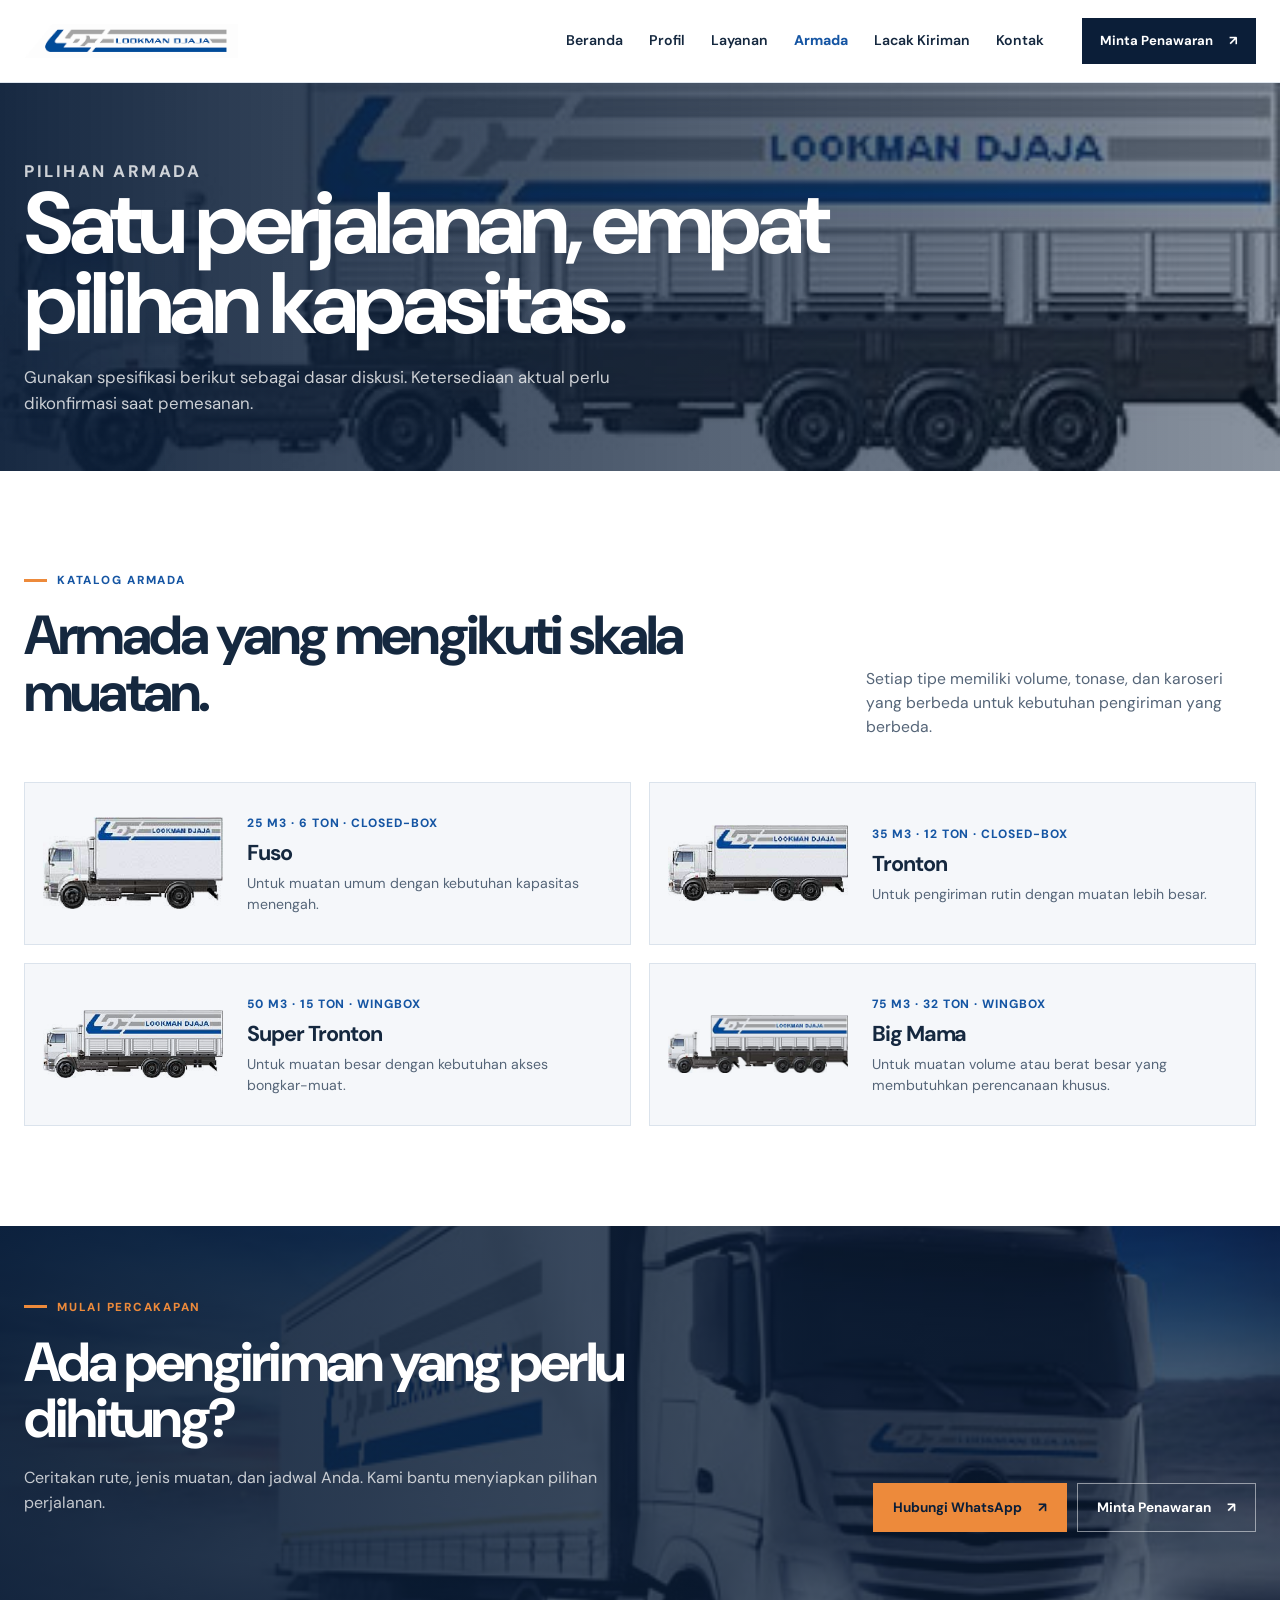
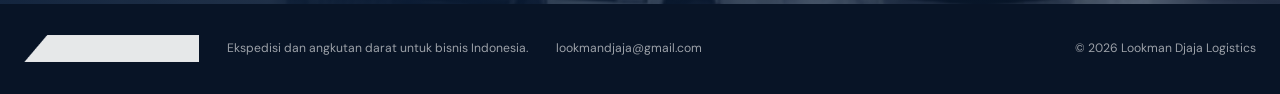
==== armada.html @ fa6ecabb "feat: convert Lookman Djaja preview to multipage site" ====
<!doctype html><html lang="id"><head><meta charset="utf-8"><meta name="viewport" content="width=device-width,initial-scale=1"><title>Armada | Lookman Djaja Logistics</title><meta name="description" content="Katalog armada Fuso, Tronton, Super Tronton, dan Big Mama untuk pengiriman dengan kebutuhan kapasitas berbeda."><link rel="stylesheet" href="css/site.css"></head><body><header class="site-header"><div class="container header-inner"><a class="brand" href="index.html" aria-label="Lookman Djaja Logistics"><img src="assets/official/lookman-logo.png" alt="Lookman Djaja Logistics" width="505" height="79"></a><button class="menu-toggle" type="button" aria-label="Buka menu" data-menu>☰</button><nav class="main-nav" data-nav aria-label="Navigasi utama"><a class="" href="index.html">Beranda</a><a class="" href="profil.html">Profil</a><a class="" href="layanan.html">Layanan</a><a class="active" href="armada.html">Armada</a><a class="" href="tracking.html">Lacak Kiriman</a><a class="" href="kontak.html">Kontak</a></nav><a class="header-cta" href="https://wa.me/6281213283987" target="_blank" rel="noopener">Minta Penawaran <span>↗</span></a></div></header><main><section class="page-hero fleet-page"><div class="container"><p class="kicker">Pilihan armada</p><h1>Satu perjalanan, empat pilihan kapasitas.</h1><p>Gunakan spesifikasi berikut sebagai dasar diskusi. Ketersediaan aktual perlu dikonfirmasi saat pemesanan.</p></div></section><section class="page-intro"><div class="container"><div class="section-heading"><div><p class="eyebrow">Katalog armada</p><h2>Armada yang mengikuti skala muatan.</h2></div><p>Setiap tipe memiliki volume, tonase, dan karoseri yang berbeda untuk kebutuhan pengiriman yang berbeda.</p></div><div class="fleet-detail-grid"><article class="fleet-detail"><img src="assets/official/truck-01.jpg" alt="Armada Fuso" width="227" height="116"><div><span>25 m3 · 6 ton · Closed-box</span><h3>Fuso</h3><p>Untuk muatan umum dengan kebutuhan kapasitas menengah.</p></div></article><article class="fleet-detail"><img src="assets/official/truck-02.jpg" alt="Armada Tronton" width="263" height="112"><div><span>35 m3 · 12 ton · Closed-box</span><h3>Tronton</h3><p>Untuk pengiriman rutin dengan muatan lebih besar.</p></div></article><article class="fleet-detail"><img src="assets/official/truck-03.jpg" alt="Armada Super Tronton" width="304" height="116"><div><span>50 m3 · 15 ton · Wingbox</span><h3>Super Tronton</h3><p>Untuk muatan besar dengan kebutuhan akses bongkar-muat.</p></div></article><article class="fleet-detail"><img src="assets/official/truck-04.jpg" alt="Armada Big Mama" width="408" height="130"><div><span>75 m3 · 32 ton · Wingbox</span><h3>Big Mama</h3><p>Untuk muatan volume atau berat besar yang membutuhkan perencanaan khusus.</p></div></article></div></div></section><section class="compact-cta"><div class="container compact-cta-inner"><div><p class="eyebrow">Mulai percakapan</p><h2>Ada pengiriman yang perlu dihitung?</h2><p>Ceritakan rute, jenis muatan, dan jadwal Anda. Kami bantu menyiapkan pilihan perjalanan.</p></div><div class="compact-cta-actions"><a class="button button-primary" href="https://wa.me/6281213283987" target="_blank" rel="noopener">Hubungi WhatsApp <span>↗</span></a><a class="button button-light" href="kontak.html">Minta Penawaran <span>↗</span></a></div></div></section></main><footer class="footer"><div class="container footer-inner"><img src="assets/official/lookman-logo.png" alt="Lookman Djaja Logistics" width="505" height="79"><span>Ekspedisi dan angkutan darat untuk bisnis Indonesia.</span><a href="mailto:lookmandjaja@gmail.com">lookmandjaja@gmail.com</a><span>© 2026 Lookman Djaja Logistics</span></div></footer><script src="js/site.js" defer></script></body></html>
---- css/site.css ----
@import url('https://fonts.googleapis.com/css2?family=DM+Sans:wght@400;500;600;700;800&display=swap');
:root{--navy:#0b1e38;--blue:#1555a3;--blue-bright:#2f73cf;--sky:#eaf1f8;--ink:#15283f;--text:#556578;--line:#dbe3ec;--white:#fff;--orange:#ed8a3b;--shadow:0 20px 50px rgba(11,30,56,.12);--container:1240px}
*{box-sizing:border-box}html{scroll-behavior:smooth}body{margin:0;color:var(--text);font-family:'DM Sans',system-ui,sans-serif;line-height:1.55;background:var(--white)}a{color:inherit;text-decoration:none}img{display:block;max-width:100%}.container{width:min(calc(100% - 48px),var(--container));margin-inline:auto}h1,h2,h3,p{margin-top:0}h1,h2,h3{color:var(--ink);letter-spacing:-.05em}h2{font-size:clamp(2.3rem,4.3vw,4.6rem);line-height:1.02;margin-bottom:20px}h3{font-size:1.35rem;line-height:1.1;margin-bottom:12px}.site-header{position:sticky;top:0;z-index:20;background:rgba(255,255,255,.96);border-bottom:1px solid rgba(219,227,236,.9);backdrop-filter:blur(14px)}.header-inner{height:82px;display:flex;align-items:center;gap:38px}.brand{width:214px;flex:0 0 auto}.brand img{width:100%;height:auto}.main-nav{display:flex;align-items:center;gap:26px;margin-left:auto;font-size:.88rem;font-weight:600;color:var(--ink)}.main-nav a{transition:color .2s ease}.main-nav a:hover{color:var(--blue)}.header-cta,.button{display:inline-flex;align-items:center;justify-content:center;gap:16px;border:1px solid transparent;font-weight:700;transition:transform .2s ease,background .2s ease,color .2s ease}.header-cta{padding:12px 17px;background:var(--navy);color:var(--white);font-size:.82rem}.header-cta:hover,.button-primary:hover{background:var(--blue);transform:translateY(-2px)}.hero{position:relative;min-height:650px;overflow:hidden;color:var(--white);background:var(--navy)}.hero-overlay{position:absolute;inset:0;background:linear-gradient(90deg,rgba(11,30,56,.98) 0%,rgba(11,30,56,.88) 45%,rgba(11,30,56,.25) 100%)}.hero::after{content:"";position:absolute;right:-7%;top:0;width:56%;height:100%;background:url('../assets/official/profile-01.jpg') center/cover no-repeat;z-index:0}.hero-inner{position:relative;z-index:1;display:grid;grid-template-columns:1.05fr .95fr;gap:70px;align-items:center;min-height:650px}.hero-copy{max-width:700px}.kicker,.eyebrow{display:flex;align-items:center;gap:10px;margin-bottom:20px;color:var(--orange);font-size:.73rem;font-weight:800;letter-spacing:.15em;text-transform:uppercase}.kicker span{display:inline-block;width:28px;height:1px;background:currentColor}.hero h1{max-width:760px;margin:0 0 24px;color:var(--white);font-size:clamp(3.8rem,7vw,7.8rem);line-height:.9;letter-spacing:-.08em}.hero-lead{max-width:570px;margin-bottom:30px;color:rgba(255,255,255,.78);font-size:1.08rem}.hero-actions{display:flex;flex-wrap:wrap;gap:12px}.button{min-height:49px;padding:13px 19px;font-size:.85rem}.button-primary{background:var(--orange);color:var(--navy)}.button-light{border-color:rgba(255,255,255,.5);color:var(--white)}.button-light:hover{background:var(--white);color:var(--navy)}.hero-media{position:relative;z-index:1;align-self:end;margin-bottom:55px;padding:14px;background:rgba(255,255,255,.11);border:1px solid rgba(255,255,255,.24)}.hero-media img{width:100%;height:320px;object-fit:cover}.hero-caption{display:flex;justify-content:space-between;gap:20px;padding:14px 2px 2px;color:rgba(255,255,255,.7);font-size:.76rem}.hero-caption strong{color:var(--white)}.stats-bar{background:var(--blue);color:var(--white)}.stats-grid{display:grid;grid-template-columns:repeat(4,1fr)}.stats-grid div{display:grid;gap:4px;padding:24px 28px;border-left:1px solid rgba(255,255,255,.2)}.stats-grid div:first-child{border-left:0}.stats-grid strong{font-size:1.35rem;color:var(--white)}.stats-grid span{font-size:.76rem;color:rgba(255,255,255,.7)}.section{padding-block:105px}.two-col{display:grid;grid-template-columns:1fr 1fr;gap:100px}.eyebrow{color:var(--blue);margin-bottom:18px}.eyebrow::before{content:"";display:inline-block;width:23px;height:3px;background:var(--orange)}.section-copy{max-width:570px;padding-top:25px}.section-copy p{font-size:1.05rem}.inline-link{display:inline-flex;gap:12px;align-items:center;margin-top:14px;color:var(--blue);font-weight:800;font-size:.86rem}.inline-link span{color:var(--orange)}.services-section{background:var(--sky)}.section-heading{display:flex;justify-content:space-between;align-items:end;gap:60px;margin-bottom:42px}.section-heading>p{max-width:390px;margin:0;font-size:.98rem}.service-grid{display:grid;grid-template-columns:repeat(3,1fr);gap:16px}.service-card{min-height:320px;padding:28px;background:var(--white);display:flex;flex-direction:column;border-top:4px solid var(--blue)}.service-card.feature-card{background:var(--navy);color:var(--white);border-top-color:var(--orange)}.service-card.feature-card h3{color:var(--white)}.service-card.feature-card p{color:rgba(255,255,255,.7)}.service-number{color:var(--orange);font-size:1.3rem;font-weight:800}.service-card h3{margin-top:auto}.service-card p{margin-bottom:24px;font-size:.92rem}.service-card a{color:var(--blue);font-size:.8rem;font-weight:800}.feature-card a{color:var(--orange)}.image-card{padding:0;overflow:hidden}.image-card img{width:100%;height:180px;object-fit:cover}.image-card div{padding:21px 24px}.image-card h3{margin:0 0 8px}.image-card p{margin:0}.fleet-section{background:var(--white)}.fleet-heading{align-items:center}.fleet-grid{display:grid;grid-template-columns:repeat(4,1fr);gap:14px}.fleet-card{min-height:290px;padding:16px;background:#f5f7fa;border:1px solid var(--line);display:flex;flex-direction:column}.fleet-card img{width:100%;height:105px;object-fit:contain;mix-blend-mode:multiply;margin-bottom:20px}.fleet-card span{color:var(--blue);font-size:.73rem;font-weight:800;letter-spacing:.08em;text-transform:uppercase}.fleet-card h3{margin:9px 0 7px}.fleet-card p{margin:0;font-size:.85rem}.featured-fleet{background:var(--navy);border-color:var(--navy)}.featured-fleet h3{color:var(--white)}.featured-fleet p{color:rgba(255,255,255,.72)}.tracking-section{padding-block:82px;background:var(--blue);color:var(--white)}.tracking-inner{display:grid;grid-template-columns:1fr .85fr;gap:90px;align-items:center}.tracking-section h2{color:var(--white);max-width:700px}.tracking-section .eyebrow{color:var(--orange)}.tracking-section p:not(.eyebrow){max-width:610px;color:rgba(255,255,255,.78)}.tracking-form{padding:25px;background:rgba(11,30,56,.45);border:1px solid rgba(255,255,255,.18)}.tracking-form label{display:block;margin-bottom:10px;color:var(--white);font-size:.8rem;font-weight:700}.tracking-form div{display:flex}.tracking-form input{width:100%;min-width:0;padding:14px;border:0;background:var(--white);font:inherit}.tracking-form button{padding-inline:20px;border:0;background:var(--orange);color:var(--navy);font:inherit;font-weight:800}.tracking-form small{display:block;margin-top:12px;color:rgba(255,255,255,.62)}.contact-section{padding-block:78px;background:var(--navy);color:var(--white)}.contact-inner{display:flex;justify-content:space-between;align-items:end;gap:50px}.contact-section h2{max-width:700px;color:var(--white)}.contact-section p:not(.eyebrow){max-width:600px;color:rgba(255,255,255,.7)}.contact-section .eyebrow{color:var(--orange)}.contact-actions{display:grid;justify-items:start;gap:13px;min-width:240px}.contact-mail,.contact-phone{color:rgba(255,255,255,.8);font-size:.88rem}.footer{background:#081426;color:rgba(255,255,255,.6)}.footer-inner{display:flex;align-items:center;gap:28px;min-height:90px;font-size:.76rem}.footer-inner img{width:175px;height:auto;filter:brightness(0) invert(1);opacity:.9}.footer-inner span:last-child{margin-left:auto}
@media(max-width:1023px){.main-nav{gap:15px}.header-inner{gap:20px}.hero-inner{grid-template-columns:1fr;gap:20px;padding-block:80px}.hero{min-height:0}.hero::after{opacity:.4;width:100%}.hero-overlay{background:linear-gradient(90deg,rgba(11,30,56,.98),rgba(11,30,56,.7))}.hero-media{max-width:580px;margin:0}.two-col,.tracking-inner{grid-template-columns:1fr;gap:30px}.section-heading{align-items:start;display:grid;gap:20px}.fleet-grid{grid-template-columns:repeat(2,1fr)}.contact-inner{display:grid;align-items:start}.contact-actions{min-width:0}.footer-inner{flex-wrap:wrap;padding-block:24px}.footer-inner span:last-child{margin-left:0}}
@media(max-width:767px){.container{width:min(calc(100% - 30px),var(--container))}.header-inner{height:70px}.brand{width:170px}.main-nav{display:none}.header-cta{padding:10px 12px;font-size:.72rem}.hero-inner{padding-block:68px}.hero h1{font-size:4rem}.hero-lead{font-size:.98rem}.hero-actions{display:grid}.hero-actions .button{width:100%}.hero-media img{height:230px}.hero-caption{display:grid;gap:3px}.stats-grid{grid-template-columns:repeat(2,1fr)}.stats-grid div{padding:17px 15px;border-top:1px solid rgba(255,255,255,.2)}.stats-grid div:nth-child(odd){border-left:0}.section{padding-block:72px}.two-col{gap:25px}.section-copy{padding-top:0}.service-grid,.fleet-grid{grid-template-columns:1fr}.service-card{min-height:260px}.fleet-card{min-height:270px}.tracking-section{padding-block:62px}.tracking-inner{gap:28px}.tracking-form div{display:grid}.tracking-form button{min-height:48px}.contact-section{padding-block:60px}.contact-actions{justify-items:stretch}.contact-actions .button{width:100%}.footer-inner{display:grid;gap:10px}.footer-inner span:last-child{margin:0}}

.menu-toggle{display:none;border:0;background:transparent;color:var(--navy);font:inherit;font-size:1.45rem}.main-nav a.active{color:var(--blue);font-weight:800}
.page-hero{position:relative;min-height:380px;display:flex;align-items:end;overflow:hidden;color:var(--white);background:var(--navy)}.page-hero::before{content:"";position:absolute;inset:0;background:linear-gradient(90deg,rgba(11,30,56,.95),rgba(11,30,56,.48)),var(--page-image) center/cover}.page-hero .container{position:relative;z-index:1;padding-block:55px}.page-hero h1{max-width:850px;margin:0;color:var(--white);font-size:clamp(3.2rem,6.8vw,6.8rem);line-height:.92}.page-hero p{max-width:600px;margin:20px 0 0;color:rgba(255,255,255,.78);font-size:1.05rem}.page-hero.profile-page{--page-image:url('../assets/official/profile-02.jpg')}.page-hero.services-page{--page-image:url('../assets/official/service-01.jpg')}.page-hero.fleet-page{--page-image:url('../assets/official/truck-04.jpg')}.page-hero.tracking-page{--page-image:url('../assets/official/profile-03.jpg')}.page-hero.contact-page{--page-image:url('../assets/official/service-02.jpg')}.page-intro{padding-block:100px}.page-intro .two-col{align-items:start}.body-copy{max-width:640px;font-size:1.06rem}.body-copy p{margin-bottom:20px}.numbered-list{display:grid;gap:0;margin:30px 0 0;padding:0;list-style:none}.numbered-list li{display:grid;grid-template-columns:52px 1fr;gap:14px;padding:17px 0;border-top:1px solid var(--line)}.numbered-list li>span{color:var(--blue);font-weight:800}.numbered-list strong{display:block;color:var(--ink);margin-bottom:5px}.numbered-list p{margin:0;font-size:.9rem}.dark-panel{padding-block:90px;background:var(--navy);color:var(--white)}.dark-panel h2{color:var(--white)}.dark-panel .eyebrow{color:var(--orange)}.dark-panel p{color:rgba(255,255,255,.72)}.story-grid{display:grid;grid-template-columns:1fr 1fr;gap:18px;align-items:stretch}.story-grid img{width:100%;height:100%;min-height:380px;object-fit:cover}.story-card{padding:38px;background:var(--blue)}.story-card h3{color:var(--white);font-size:2rem}.story-card p{font-size:1rem}.service-detail-grid{display:grid;grid-template-columns:repeat(2,1fr);gap:16px}.detail-card{min-height:260px;padding:29px;background:var(--sky);border-top:4px solid var(--blue)}.detail-card:nth-child(2n){background:var(--navy);border-top-color:var(--orange)}.detail-card:nth-child(2n) h3{color:var(--white)}.detail-card:nth-child(2n) p{color:rgba(255,255,255,.7)}.detail-card .service-number{display:block;margin-bottom:52px}.service-detail-grid .detail-card p{max-width:500px}.rate-note{padding:26px;background:#f5f7fa;border-left:4px solid var(--orange)}.rate-note strong{display:block;color:var(--ink);margin-bottom:6px}.fleet-detail-grid{display:grid;grid-template-columns:repeat(2,1fr);gap:18px}.fleet-detail{display:grid;grid-template-columns:180px 1fr;gap:24px;align-items:center;padding:18px;background:#f5f7fa;border:1px solid var(--line)}.fleet-detail img{width:180px;height:125px;object-fit:contain;mix-blend-mode:multiply}.fleet-detail h3{margin:7px 0}.fleet-detail span{font-size:.75rem;color:var(--blue);font-weight:800;letter-spacing:.08em;text-transform:uppercase}.fleet-detail p{margin:0;font-size:.88rem}.tracking-panel{padding:38px;background:var(--sky);border-top:5px solid var(--blue)}.tracking-panel h2{max-width:700px}.tracking-panel .tracking-form{max-width:760px;margin-top:30px;background:var(--navy)}.state-grid{display:grid;grid-template-columns:repeat(3,1fr);gap:14px;margin-top:38px}.state-card{padding:20px;background:var(--white);border:1px solid var(--line)}.state-card strong{display:block;color:var(--blue);margin-bottom:10px}.state-card p{margin:0;font-size:.86rem}.contact-grid{display:grid;grid-template-columns:.9fr 1.1fr;gap:60px;align-items:start}.location-grid{display:grid;gap:14px;margin-top:28px}.location-card{padding:22px;background:var(--sky);border-left:4px solid var(--blue)}.location-card h3{margin:0 0 9px}.location-card p{margin:0;font-size:.88rem}.location-card a{display:block;margin-top:12px;color:var(--blue);font-size:.84rem;font-weight:800}.form-card{padding:30px;background:#f5f7fa;border:1px solid var(--line)}.form-card form{display:grid;gap:15px}.form-card label{display:grid;gap:7px;color:var(--ink);font-size:.8rem;font-weight:700}.form-card input,.form-card select,.form-card textarea{width:100%;padding:13px 14px;border:1px solid var(--line);background:var(--white);color:var(--text);font:inherit}.form-card textarea{min-height:120px;resize:vertical}.form-row{display:grid;grid-template-columns:1fr 1fr;gap:13px}.compact-cta{padding-block:72px;color:var(--white);background:linear-gradient(90deg,rgba(11,30,56,.95),rgba(11,30,56,.65)),url('../assets/official/profile-01.jpg') center/cover}.compact-cta h2{max-width:700px;color:var(--white)}.compact-cta p:not(.eyebrow){max-width:620px;color:rgba(255,255,255,.75)}.compact-cta .eyebrow{color:var(--orange)}.compact-cta-inner{display:flex;align-items:end;justify-content:space-between;gap:40px}.compact-cta-actions{display:flex;flex-wrap:wrap;gap:10px;min-width:260px}
@media(max-width:1023px){.main-nav{gap:15px}.story-grid,.contact-grid{grid-template-columns:1fr}.fleet-detail-grid{grid-template-columns:1fr}.compact-cta-inner{display:grid;align-items:start}.compact-cta-actions{min-width:0}.state-grid{grid-template-columns:repeat(2,1fr)}}
@media(max-width:767px){.menu-toggle{display:block;margin-left:auto}.main-nav{position:absolute;top:70px;left:0;right:0;display:grid;gap:0;padding:8px 15px;background:var(--white);border-bottom:1px solid var(--line);box-shadow:var(--shadow);opacity:0;pointer-events:none;transform:translateY(-8px);transition:.2s ease}.main-nav.open{opacity:1;pointer-events:auto;transform:translateY(0)}.main-nav a{padding:12px 0}.header-cta{margin-left:10px}.page-hero{min-height:285px}.page-hero .container{padding-block:40px}.page-hero h1{font-size:3.45rem}.page-hero p{font-size:.92rem}.page-intro{padding-block:70px}.story-grid img{min-height:260px}.story-card{padding:27px}.service-detail-grid{grid-template-columns:1fr}.fleet-detail{grid-template-columns:1fr;gap:8px}.fleet-detail img{width:100%;height:130px}.state-grid{grid-template-columns:1fr}.form-row{grid-template-columns:1fr}.compact-cta{padding-block:58px}.compact-cta-actions{display:grid}.compact-cta-actions .button{width:100%}}
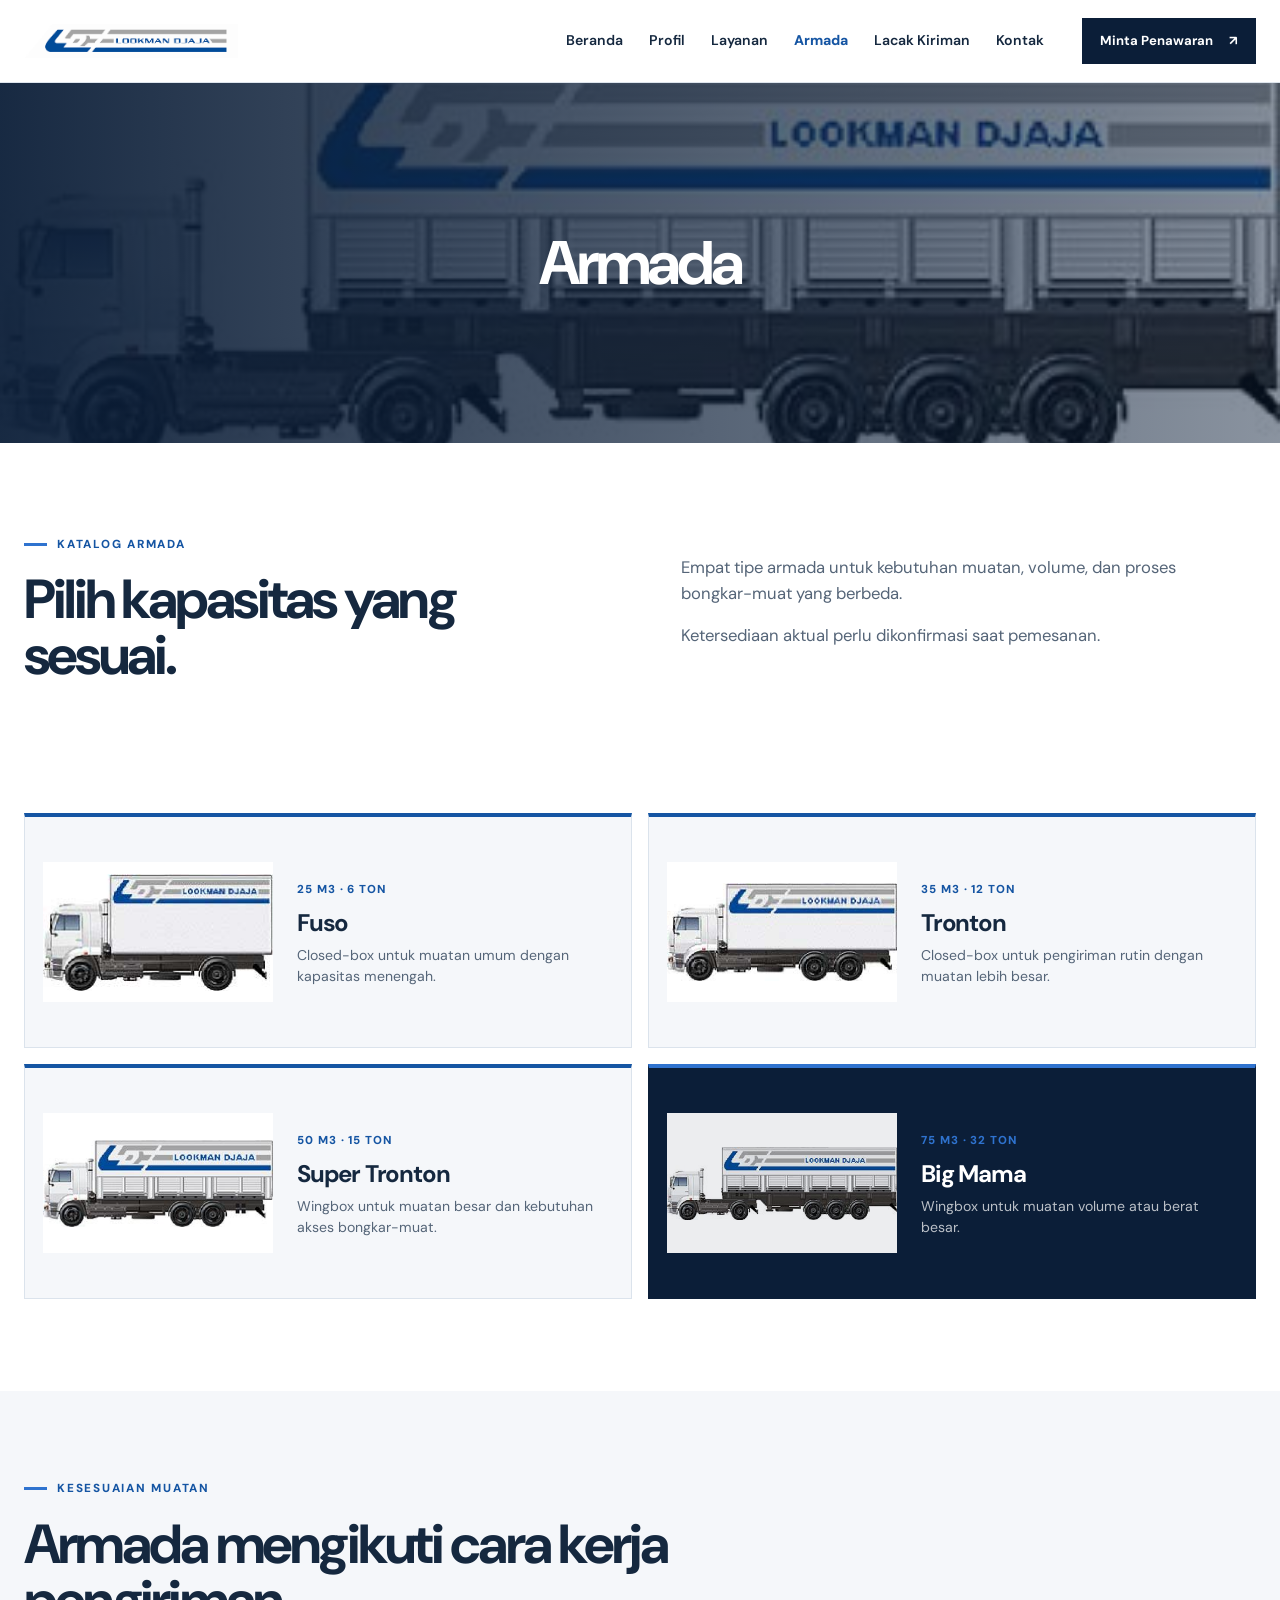
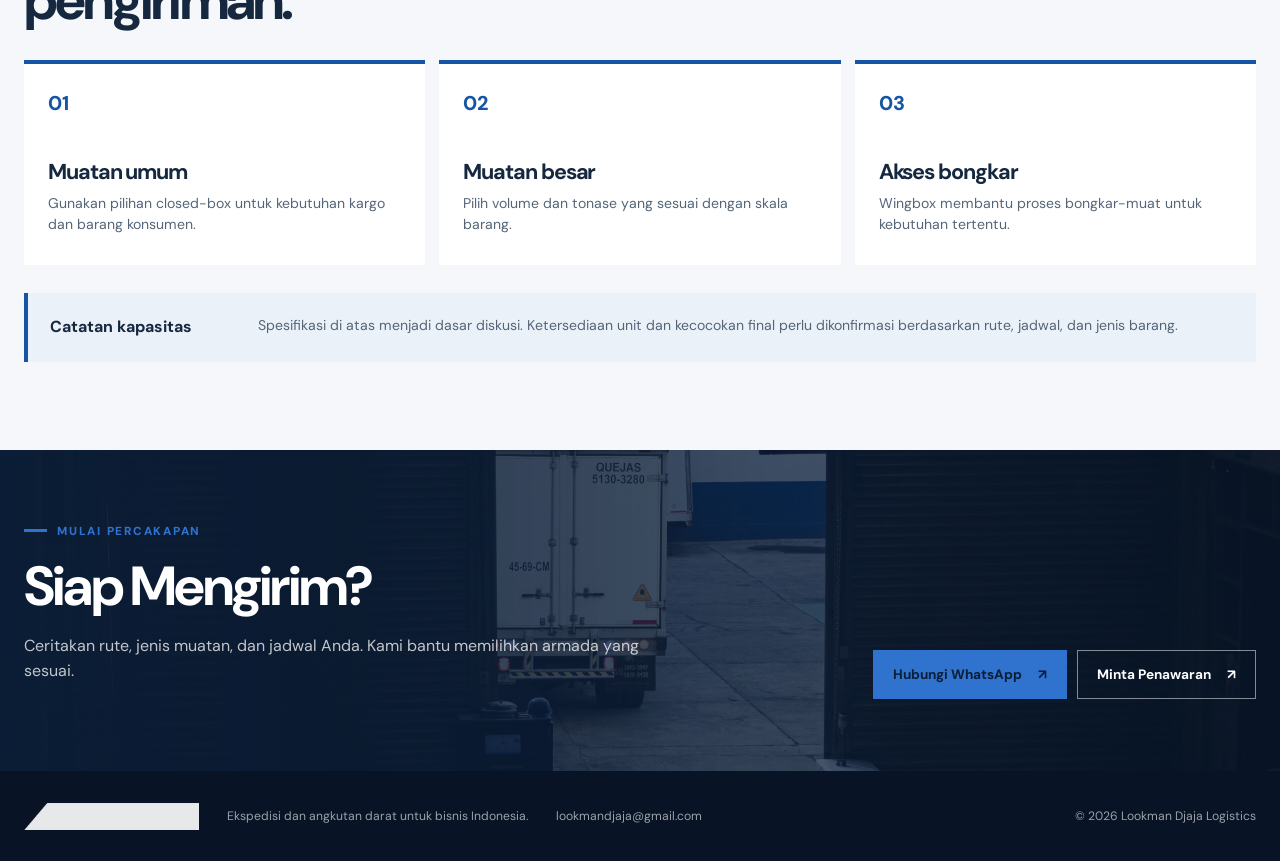
==== commit 460bdd3f: "refine: rebuild fleet page with logistics catalog layout" ====
--- a/armada.html
+++ b/armada.html
@@ -1 +1,5 @@
-<!doctype html><html lang="id"><head><meta charset="utf-8"><meta name="viewport" content="width=device-width,initial-scale=1"><title>Armada | Lookman Djaja Logistics</title><meta name="description" content="Katalog armada Fuso, Tronton, Super Tronton, dan Big Mama untuk pengiriman dengan kebutuhan kapasitas berbeda."><link rel="stylesheet" href="css/site.css"></head><body><header class="site-header"><div class="container header-inner"><a class="brand" href="index.html" aria-label="Lookman Djaja Logistics"><img src="assets/official/lookman-logo.png" alt="Lookman Djaja Logistics" width="505" height="79"></a><button class="menu-toggle" type="button" aria-label="Buka menu" data-menu>☰</button><nav class="main-nav" data-nav aria-label="Navigasi utama"><a class="" href="index.html">Beranda</a><a class="" href="profil.html">Profil</a><a class="" href="layanan.html">Layanan</a><a class="active" href="armada.html">Armada</a><a class="" href="tracking.html">Lacak Kiriman</a><a class="" href="kontak.html">Kontak</a></nav><a class="header-cta" href="https://wa.me/6281213283987" target="_blank" rel="noopener">Minta Penawaran <span>↗</span></a></div></header><main><section class="page-hero fleet-page"><div class="container"><p class="kicker">Pilihan armada</p><h1>Satu perjalanan, empat pilihan kapasitas.</h1><p>Gunakan spesifikasi berikut sebagai dasar diskusi. Ketersediaan aktual perlu dikonfirmasi saat pemesanan.</p></div></section><section class="page-intro"><div class="container"><div class="section-heading"><div><p class="eyebrow">Katalog armada</p><h2>Armada yang mengikuti skala muatan.</h2></div><p>Setiap tipe memiliki volume, tonase, dan karoseri yang berbeda untuk kebutuhan pengiriman yang berbeda.</p></div><div class="fleet-detail-grid"><article class="fleet-detail"><img src="assets/official/truck-01.jpg" alt="Armada Fuso" width="227" height="116"><div><span>25 m3 · 6 ton · Closed-box</span><h3>Fuso</h3><p>Untuk muatan umum dengan kebutuhan kapasitas menengah.</p></div></article><article class="fleet-detail"><img src="assets/official/truck-02.jpg" alt="Armada Tronton" width="263" height="112"><div><span>35 m3 · 12 ton · Closed-box</span><h3>Tronton</h3><p>Untuk pengiriman rutin dengan muatan lebih besar.</p></div></article><article class="fleet-detail"><img src="assets/official/truck-03.jpg" alt="Armada Super Tronton" width="304" height="116"><div><span>50 m3 · 15 ton · Wingbox</span><h3>Super Tronton</h3><p>Untuk muatan besar dengan kebutuhan akses bongkar-muat.</p></div></article><article class="fleet-detail"><img src="assets/official/truck-04.jpg" alt="Armada Big Mama" width="408" height="130"><div><span>75 m3 · 32 ton · Wingbox</span><h3>Big Mama</h3><p>Untuk muatan volume atau berat besar yang membutuhkan perencanaan khusus.</p></div></article></div></div></section><section class="compact-cta"><div class="container compact-cta-inner"><div><p class="eyebrow">Mulai percakapan</p><h2>Ada pengiriman yang perlu dihitung?</h2><p>Ceritakan rute, jenis muatan, dan jadwal Anda. Kami bantu menyiapkan pilihan perjalanan.</p></div><div class="compact-cta-actions"><a class="button button-primary" href="https://wa.me/6281213283987" target="_blank" rel="noopener">Hubungi WhatsApp <span>↗</span></a><a class="button button-light" href="kontak.html">Minta Penawaran <span>↗</span></a></div></div></section></main><footer class="footer"><div class="container footer-inner"><img src="assets/official/lookman-logo.png" alt="Lookman Djaja Logistics" width="505" height="79"><span>Ekspedisi dan angkutan darat untuk bisnis Indonesia.</span><a href="mailto:lookmandjaja@gmail.com">lookmandjaja@gmail.com</a><span>© 2026 Lookman Djaja Logistics</span></div></footer><script src="js/site.js" defer></script></body></html>+<!doctype html><html lang="id"><head><meta charset="utf-8"><meta name="viewport" content="width=device-width,initial-scale=1"><title>Armada | Lookman Djaja Logistics</title><meta name="description" content="Katalog armada Fuso, Tronton, Super Tronton, dan Big Mama untuk pengiriman dengan kebutuhan kapasitas berbeda."><link rel="stylesheet" href="css/site.css"></head><body><header class="site-header"><div class="container header-inner"><a class="brand" href="index.html" aria-label="Lookman Djaja Logistics"><img src="assets/official/lookman-logo.png" alt="Lookman Djaja Logistics" width="505" height="79"></a><button class="menu-toggle" type="button" aria-label="Buka menu" data-menu>☰</button><nav class="main-nav" data-nav aria-label="Navigasi utama"><a class="" href="index.html">Beranda</a><a class="" href="profil.html">Profil</a><a class="" href="layanan.html">Layanan</a><a class="active" href="armada.html">Armada</a><a class="" href="tracking.html">Lacak Kiriman</a><a class="" href="kontak.html">Kontak</a></nav><a class="header-cta" href="https://wa.me/6281213283987" target="_blank" rel="noopener">Minta Penawaran <span>↗</span></a></div></header><main><section class="page-hero fleet-page fleet-page-hero"><div class="container"><h1>Armada</h1></div></section>
+<section class="fleet-intro"><div class="container fleet-intro-grid"><div><p class="eyebrow">Katalog armada</p><h2>Pilih kapasitas yang sesuai.</h2></div><div class="fleet-intro-copy"><p>Empat tipe armada untuk kebutuhan muatan, volume, dan proses bongkar-muat yang berbeda.</p><p>Ketersediaan aktual perlu dikonfirmasi saat pemesanan.</p></div></div></section>
+<section class="fleet-catalog"><div class="container"><div class="fleet-catalog-grid"><article class="fleet-catalog-card"><div class="fleet-catalog-image"><img src="assets/official/truck-01.jpg" alt="Armada Fuso Lookman Djaja" width="227" height="116"></div><div class="fleet-catalog-copy"><span>25 m3 · 6 ton</span><h3>Fuso</h3><p>Closed-box untuk muatan umum dengan kapasitas menengah.</p></div></article><article class="fleet-catalog-card"><div class="fleet-catalog-image"><img src="assets/official/truck-02.jpg" alt="Armada Tronton Lookman Djaja" width="263" height="112"></div><div class="fleet-catalog-copy"><span>35 m3 · 12 ton</span><h3>Tronton</h3><p>Closed-box untuk pengiriman rutin dengan muatan lebih besar.</p></div></article><article class="fleet-catalog-card"><div class="fleet-catalog-image"><img src="assets/official/truck-03.jpg" alt="Armada Super Tronton Lookman Djaja" width="304" height="116"></div><div class="fleet-catalog-copy"><span>50 m3 · 15 ton</span><h3>Super Tronton</h3><p>Wingbox untuk muatan besar dan kebutuhan akses bongkar-muat.</p></div></article><article class="fleet-catalog-card fleet-catalog-card-dark"><div class="fleet-catalog-image"><img src="assets/official/truck-04.jpg" alt="Armada Big Mama Lookman Djaja" width="408" height="130"></div><div class="fleet-catalog-copy"><span>75 m3 · 32 ton</span><h3>Big Mama</h3><p>Wingbox untuk muatan volume atau berat besar.</p></div></article></div></div></section>
+<section class="fleet-fit"><div class="container"><div class="fleet-fit-heading"><p class="eyebrow">Kesesuaian muatan</p><h2>Armada mengikuti cara kerja pengiriman.</h2></div><div class="fleet-fit-grid"><article><span>01</span><h3>Muatan umum</h3><p>Gunakan pilihan closed-box untuk kebutuhan kargo dan barang konsumen.</p></article><article><span>02</span><h3>Muatan besar</h3><p>Pilih volume dan tonase yang sesuai dengan skala barang.</p></article><article><span>03</span><h3>Akses bongkar</h3><p>Wingbox membantu proses bongkar-muat untuk kebutuhan tertentu.</p></article></div><div class="fleet-note"><strong>Catatan kapasitas</strong><p>Spesifikasi di atas menjadi dasar diskusi. Ketersediaan unit dan kecocokan final perlu dikonfirmasi berdasarkan rute, jadwal, dan jenis barang.</p></div></div></section>
+<section class="compact-cta"><div class="container compact-cta-inner"><div><p class="eyebrow">Mulai percakapan</p><h2>Siap Mengirim?</h2><p>Ceritakan rute, jenis muatan, dan jadwal Anda. Kami bantu memilihkan armada yang sesuai.</p></div><div class="compact-cta-actions"><a class="button button-primary" href="https://wa.me/6281213283987" target="_blank" rel="noopener">Hubungi WhatsApp <span>↗</span></a><a class="button button-light" href="kontak.html">Minta Penawaran <span>↗</span></a></div></div></section></main><footer class="footer"><div class="container footer-inner"><img src="assets/official/lookman-logo.png" alt="Lookman Djaja Logistics" width="505" height="79"><span>Ekspedisi dan angkutan darat untuk bisnis Indonesia.</span><a href="mailto:lookmandjaja@gmail.com">lookmandjaja@gmail.com</a><span>© 2026 Lookman Djaja Logistics</span></div></footer><script src="js/site.js" defer></script></body></html>
--- a/css/site.css
+++ b/css/site.css
@@ -1,10 +1,30 @@
 @import url('https://fonts.googleapis.com/css2?family=DM+Sans:wght@400;500;600;700;800&display=swap');
-:root{--navy:#0b1e38;--blue:#1555a3;--blue-bright:#2f73cf;--sky:#eaf1f8;--ink:#15283f;--text:#556578;--line:#dbe3ec;--white:#fff;--orange:#ed8a3b;--shadow:0 20px 50px rgba(11,30,56,.12);--container:1240px}
-*{box-sizing:border-box}html{scroll-behavior:smooth}body{margin:0;color:var(--text);font-family:'DM Sans',system-ui,sans-serif;line-height:1.55;background:var(--white)}a{color:inherit;text-decoration:none}img{display:block;max-width:100%}.container{width:min(calc(100% - 48px),var(--container));margin-inline:auto}h1,h2,h3,p{margin-top:0}h1,h2,h3{color:var(--ink);letter-spacing:-.05em}h2{font-size:clamp(2.3rem,4.3vw,4.6rem);line-height:1.02;margin-bottom:20px}h3{font-size:1.35rem;line-height:1.1;margin-bottom:12px}.site-header{position:sticky;top:0;z-index:20;background:rgba(255,255,255,.96);border-bottom:1px solid rgba(219,227,236,.9);backdrop-filter:blur(14px)}.header-inner{height:82px;display:flex;align-items:center;gap:38px}.brand{width:214px;flex:0 0 auto}.brand img{width:100%;height:auto}.main-nav{display:flex;align-items:center;gap:26px;margin-left:auto;font-size:.88rem;font-weight:600;color:var(--ink)}.main-nav a{transition:color .2s ease}.main-nav a:hover{color:var(--blue)}.header-cta,.button{display:inline-flex;align-items:center;justify-content:center;gap:16px;border:1px solid transparent;font-weight:700;transition:transform .2s ease,background .2s ease,color .2s ease}.header-cta{padding:12px 17px;background:var(--navy);color:var(--white);font-size:.82rem}.header-cta:hover,.button-primary:hover{background:var(--blue);transform:translateY(-2px)}.hero{position:relative;min-height:650px;overflow:hidden;color:var(--white);background:var(--navy)}.hero-overlay{position:absolute;inset:0;background:linear-gradient(90deg,rgba(11,30,56,.98) 0%,rgba(11,30,56,.88) 45%,rgba(11,30,56,.25) 100%)}.hero::after{content:"";position:absolute;right:-7%;top:0;width:56%;height:100%;background:url('../assets/official/profile-01.jpg') center/cover no-repeat;z-index:0}.hero-inner{position:relative;z-index:1;display:grid;grid-template-columns:1.05fr .95fr;gap:70px;align-items:center;min-height:650px}.hero-copy{max-width:700px}.kicker,.eyebrow{display:flex;align-items:center;gap:10px;margin-bottom:20px;color:var(--orange);font-size:.73rem;font-weight:800;letter-spacing:.15em;text-transform:uppercase}.kicker span{display:inline-block;width:28px;height:1px;background:currentColor}.hero h1{max-width:760px;margin:0 0 24px;color:var(--white);font-size:clamp(3.8rem,7vw,7.8rem);line-height:.9;letter-spacing:-.08em}.hero-lead{max-width:570px;margin-bottom:30px;color:rgba(255,255,255,.78);font-size:1.08rem}.hero-actions{display:flex;flex-wrap:wrap;gap:12px}.button{min-height:49px;padding:13px 19px;font-size:.85rem}.button-primary{background:var(--orange);color:var(--navy)}.button-light{border-color:rgba(255,255,255,.5);color:var(--white)}.button-light:hover{background:var(--white);color:var(--navy)}.hero-media{position:relative;z-index:1;align-self:end;margin-bottom:55px;padding:14px;background:rgba(255,255,255,.11);border:1px solid rgba(255,255,255,.24)}.hero-media img{width:100%;height:320px;object-fit:cover}.hero-caption{display:flex;justify-content:space-between;gap:20px;padding:14px 2px 2px;color:rgba(255,255,255,.7);font-size:.76rem}.hero-caption strong{color:var(--white)}.stats-bar{background:var(--blue);color:var(--white)}.stats-grid{display:grid;grid-template-columns:repeat(4,1fr)}.stats-grid div{display:grid;gap:4px;padding:24px 28px;border-left:1px solid rgba(255,255,255,.2)}.stats-grid div:first-child{border-left:0}.stats-grid strong{font-size:1.35rem;color:var(--white)}.stats-grid span{font-size:.76rem;color:rgba(255,255,255,.7)}.section{padding-block:105px}.two-col{display:grid;grid-template-columns:1fr 1fr;gap:100px}.eyebrow{color:var(--blue);margin-bottom:18px}.eyebrow::before{content:"";display:inline-block;width:23px;height:3px;background:var(--orange)}.section-copy{max-width:570px;padding-top:25px}.section-copy p{font-size:1.05rem}.inline-link{display:inline-flex;gap:12px;align-items:center;margin-top:14px;color:var(--blue);font-weight:800;font-size:.86rem}.inline-link span{color:var(--orange)}.services-section{background:var(--sky)}.section-heading{display:flex;justify-content:space-between;align-items:end;gap:60px;margin-bottom:42px}.section-heading>p{max-width:390px;margin:0;font-size:.98rem}.service-grid{display:grid;grid-template-columns:repeat(3,1fr);gap:16px}.service-card{min-height:320px;padding:28px;background:var(--white);display:flex;flex-direction:column;border-top:4px solid var(--blue)}.service-card.feature-card{background:var(--navy);color:var(--white);border-top-color:var(--orange)}.service-card.feature-card h3{color:var(--white)}.service-card.feature-card p{color:rgba(255,255,255,.7)}.service-number{color:var(--orange);font-size:1.3rem;font-weight:800}.service-card h3{margin-top:auto}.service-card p{margin-bottom:24px;font-size:.92rem}.service-card a{color:var(--blue);font-size:.8rem;font-weight:800}.feature-card a{color:var(--orange)}.image-card{padding:0;overflow:hidden}.image-card img{width:100%;height:180px;object-fit:cover}.image-card div{padding:21px 24px}.image-card h3{margin:0 0 8px}.image-card p{margin:0}.fleet-section{background:var(--white)}.fleet-heading{align-items:center}.fleet-grid{display:grid;grid-template-columns:repeat(4,1fr);gap:14px}.fleet-card{min-height:290px;padding:16px;background:#f5f7fa;border:1px solid var(--line);display:flex;flex-direction:column}.fleet-card img{width:100%;height:105px;object-fit:contain;mix-blend-mode:multiply;margin-bottom:20px}.fleet-card span{color:var(--blue);font-size:.73rem;font-weight:800;letter-spacing:.08em;text-transform:uppercase}.fleet-card h3{margin:9px 0 7px}.fleet-card p{margin:0;font-size:.85rem}.featured-fleet{background:var(--navy);border-color:var(--navy)}.featured-fleet h3{color:var(--white)}.featured-fleet p{color:rgba(255,255,255,.72)}.tracking-section{padding-block:82px;background:var(--blue);color:var(--white)}.tracking-inner{display:grid;grid-template-columns:1fr .85fr;gap:90px;align-items:center}.tracking-section h2{color:var(--white);max-width:700px}.tracking-section .eyebrow{color:var(--orange)}.tracking-section p:not(.eyebrow){max-width:610px;color:rgba(255,255,255,.78)}.tracking-form{padding:25px;background:rgba(11,30,56,.45);border:1px solid rgba(255,255,255,.18)}.tracking-form label{display:block;margin-bottom:10px;color:var(--white);font-size:.8rem;font-weight:700}.tracking-form div{display:flex}.tracking-form input{width:100%;min-width:0;padding:14px;border:0;background:var(--white);font:inherit}.tracking-form button{padding-inline:20px;border:0;background:var(--orange);color:var(--navy);font:inherit;font-weight:800}.tracking-form small{display:block;margin-top:12px;color:rgba(255,255,255,.62)}.contact-section{padding-block:78px;background:var(--navy);color:var(--white)}.contact-inner{display:flex;justify-content:space-between;align-items:end;gap:50px}.contact-section h2{max-width:700px;color:var(--white)}.contact-section p:not(.eyebrow){max-width:600px;color:rgba(255,255,255,.7)}.contact-section .eyebrow{color:var(--orange)}.contact-actions{display:grid;justify-items:start;gap:13px;min-width:240px}.contact-mail,.contact-phone{color:rgba(255,255,255,.8);font-size:.88rem}.footer{background:#081426;color:rgba(255,255,255,.6)}.footer-inner{display:flex;align-items:center;gap:28px;min-height:90px;font-size:.76rem}.footer-inner img{width:175px;height:auto;filter:brightness(0) invert(1);opacity:.9}.footer-inner span:last-child{margin-left:auto}
+:root{--navy:#0b1e38;--blue:#1555a3;--blue-bright:#2f73cf;--sky:#eaf1f8;--ink:#15283f;--text:#556578;--line:#dbe3ec;--white:#fff;--shadow:0 20px 50px rgba(11,30,56,.12);--container:1240px}
+*{box-sizing:border-box}html{scroll-behavior:smooth}body{margin:0;color:var(--text);font-family:'DM Sans',system-ui,sans-serif;line-height:1.55;background:var(--white)}a{color:inherit;text-decoration:none}img{display:block;max-width:100%}.container{width:min(calc(100% - 48px),var(--container));margin-inline:auto}h1,h2,h3,p{margin-top:0}h1,h2,h3{color:var(--ink);letter-spacing:-.05em}h2{font-size:clamp(2.3rem,4.3vw,4.6rem);line-height:1.02;margin-bottom:20px}h3{font-size:1.35rem;line-height:1.1;margin-bottom:12px}.site-header{position:sticky;top:0;z-index:20;background:rgba(255,255,255,.96);border-bottom:1px solid rgba(219,227,236,.9);backdrop-filter:blur(14px)}.header-inner{height:82px;display:flex;align-items:center;gap:38px}.brand{width:214px;flex:0 0 auto}.brand img{width:100%;height:auto}.main-nav{display:flex;align-items:center;gap:26px;margin-left:auto;font-size:.88rem;font-weight:600;color:var(--ink)}.main-nav a{transition:color .2s ease}.main-nav a:hover{color:var(--blue)}.header-cta,.button{display:inline-flex;align-items:center;justify-content:center;gap:16px;border:1px solid transparent;font-weight:700;transition:transform .2s ease,background .2s ease,color .2s ease}.header-cta{padding:12px 17px;background:var(--navy);color:var(--white);font-size:.82rem}.header-cta:hover,.button-primary:hover{background:var(--blue);transform:translateY(-2px)}.hero{position:relative;min-height:650px;overflow:hidden;color:var(--white);background:var(--navy)}.hero-overlay{position:absolute;inset:0;background:linear-gradient(90deg,rgba(11,30,56,.98) 0%,rgba(11,30,56,.88) 45%,rgba(11,30,56,.25) 100%)}.hero::after{content:"";position:absolute;right:-7%;top:0;width:56%;height:100%;background:url('../assets/official/profile-01.jpg') center/cover no-repeat;z-index:0}.hero-inner{position:relative;z-index:1;display:grid;grid-template-columns:1.05fr .95fr;gap:70px;align-items:center;min-height:650px}.hero-copy{max-width:700px}.kicker,.eyebrow{display:flex;align-items:center;gap:10px;margin-bottom:20px;color:var(--blue-bright);font-size:.73rem;font-weight:800;letter-spacing:.15em;text-transform:uppercase}.kicker span{display:inline-block;width:28px;height:1px;background:currentColor}.hero h1{max-width:760px;margin:0 0 24px;color:var(--white);font-size:clamp(3.8rem,7vw,7.8rem);line-height:.9;letter-spacing:-.08em}.hero-lead{max-width:570px;margin-bottom:30px;color:rgba(255,255,255,.78);font-size:1.08rem}.hero-actions{display:flex;flex-wrap:wrap;gap:12px}.button{min-height:49px;padding:13px 19px;font-size:.85rem}.button-primary{background:var(--blue-bright);color:var(--navy)}.button-light{border-color:rgba(255,255,255,.5);color:var(--white)}.button-light:hover{background:var(--white);color:var(--navy)}.hero-media{position:relative;z-index:1;align-self:end;margin-bottom:55px;padding:14px;background:rgba(255,255,255,.11);border:1px solid rgba(255,255,255,.24)}.hero-media img{width:100%;height:320px;object-fit:cover}.hero-caption{display:flex;justify-content:space-between;gap:20px;padding:14px 2px 2px;color:rgba(255,255,255,.7);font-size:.76rem}.hero-caption strong{color:var(--white)}.stats-bar{background:var(--blue);color:var(--white)}.stats-grid{display:grid;grid-template-columns:repeat(4,1fr)}.stats-grid div{display:grid;gap:4px;padding:24px 28px;border-left:1px solid rgba(255,255,255,.2)}.stats-grid div:first-child{border-left:0}.stats-grid strong{font-size:1.35rem;color:var(--white)}.stats-grid span{font-size:.76rem;color:rgba(255,255,255,.7)}.section{padding-block:105px}.two-col{display:grid;grid-template-columns:1fr 1fr;gap:100px}.eyebrow{color:var(--blue);margin-bottom:18px}.eyebrow::before{content:"";display:inline-block;width:23px;height:3px;background:var(--blue-bright)}.section-copy{max-width:570px;padding-top:25px}.section-copy p{font-size:1.05rem}.inline-link{display:inline-flex;gap:12px;align-items:center;margin-top:14px;color:var(--blue);font-weight:800;font-size:.86rem}.inline-link span{color:var(--blue-bright)}.services-section{background:var(--sky)}.section-heading{display:flex;justify-content:space-between;align-items:end;gap:60px;margin-bottom:42px}.section-heading>p{max-width:390px;margin:0;font-size:.98rem}.service-grid{display:grid;grid-template-columns:repeat(3,1fr);gap:16px}.service-card{min-height:320px;padding:28px;background:var(--white);display:flex;flex-direction:column;border-top:4px solid var(--blue)}.service-card.feature-card{background:var(--navy);color:var(--white);border-top-color:var(--blue-bright)}.service-card.feature-card h3{color:var(--white)}.service-card.feature-card p{color:rgba(255,255,255,.7)}.service-number{color:var(--blue-bright);font-size:1.3rem;font-weight:800}.service-card h3{margin-top:auto}.service-card p{margin-bottom:24px;font-size:.92rem}.service-card a{color:var(--blue);font-size:.8rem;font-weight:800}.feature-card a{color:var(--blue-bright)}.image-card{padding:0;overflow:hidden}.image-card img{width:100%;height:180px;object-fit:cover}.image-card div{padding:21px 24px}.image-card h3{margin:0 0 8px}.image-card p{margin:0}.fleet-section{background:var(--white)}.fleet-heading{align-items:center}.fleet-grid{display:grid;grid-template-columns:repeat(4,1fr);gap:14px}.fleet-card{min-height:290px;padding:16px;background:#f5f7fa;border:1px solid var(--line);display:flex;flex-direction:column}.fleet-card img{width:100%;height:105px;object-fit:contain;mix-blend-mode:multiply;margin-bottom:20px}.fleet-card span{color:var(--blue);font-size:.73rem;font-weight:800;letter-spacing:.08em;text-transform:uppercase}.fleet-card h3{margin:9px 0 7px}.fleet-card p{margin:0;font-size:.85rem}.featured-fleet{background:var(--navy);border-color:var(--navy)}.featured-fleet h3{color:var(--white)}.featured-fleet p{color:rgba(255,255,255,.72)}.tracking-section{padding-block:82px;background:var(--blue);color:var(--white)}.tracking-inner{display:grid;grid-template-columns:1fr .85fr;gap:90px;align-items:center}.tracking-section h2{color:var(--white);max-width:700px}.tracking-section .eyebrow{color:var(--blue-bright)}.tracking-section p:not(.eyebrow){max-width:610px;color:rgba(255,255,255,.78)}.tracking-form{padding:25px;background:rgba(11,30,56,.45);border:1px solid rgba(255,255,255,.18)}.tracking-form label{display:block;margin-bottom:10px;color:var(--white);font-size:.8rem;font-weight:700}.tracking-form div{display:flex}.tracking-form input{width:100%;min-width:0;padding:14px;border:0;background:var(--white);font:inherit}.tracking-form button{padding-inline:20px;border:0;background:var(--blue-bright);color:var(--navy);font:inherit;font-weight:800}.tracking-form small{display:block;margin-top:12px;color:rgba(255,255,255,.62)}.contact-section{padding-block:78px;color:var(--white);background:linear-gradient(90deg,rgba(11,30,56,.95),rgba(11,30,56,.65)),url('../assets/images/cta-logistics-hd.jpg') center 48%/cover}.contact-inner{display:flex;justify-content:space-between;align-items:end;gap:50px}.contact-section h2{max-width:700px;color:var(--white)}.contact-section p:not(.eyebrow){max-width:600px;color:rgba(255,255,255,.7)}.contact-section .eyebrow{color:var(--blue-bright)}.contact-actions{display:grid;justify-items:start;gap:13px;min-width:240px}.contact-mail,.contact-phone{color:rgba(255,255,255,.8);font-size:.88rem}.footer{background:#081426;color:rgba(255,255,255,.6)}.footer-inner{display:flex;align-items:center;gap:28px;min-height:90px;font-size:.76rem}.footer-inner img{width:175px;height:auto;filter:brightness(0) invert(1);opacity:.9}.footer-inner span:last-child{margin-left:auto}
 @media(max-width:1023px){.main-nav{gap:15px}.header-inner{gap:20px}.hero-inner{grid-template-columns:1fr;gap:20px;padding-block:80px}.hero{min-height:0}.hero::after{opacity:.4;width:100%}.hero-overlay{background:linear-gradient(90deg,rgba(11,30,56,.98),rgba(11,30,56,.7))}.hero-media{max-width:580px;margin:0}.two-col,.tracking-inner{grid-template-columns:1fr;gap:30px}.section-heading{align-items:start;display:grid;gap:20px}.fleet-grid{grid-template-columns:repeat(2,1fr)}.contact-inner{display:grid;align-items:start}.contact-actions{min-width:0}.footer-inner{flex-wrap:wrap;padding-block:24px}.footer-inner span:last-child{margin-left:0}}
 @media(max-width:767px){.container{width:min(calc(100% - 30px),var(--container))}.header-inner{height:70px}.brand{width:170px}.main-nav{display:none}.header-cta{padding:10px 12px;font-size:.72rem}.hero-inner{padding-block:68px}.hero h1{font-size:4rem}.hero-lead{font-size:.98rem}.hero-actions{display:grid}.hero-actions .button{width:100%}.hero-media img{height:230px}.hero-caption{display:grid;gap:3px}.stats-grid{grid-template-columns:repeat(2,1fr)}.stats-grid div{padding:17px 15px;border-top:1px solid rgba(255,255,255,.2)}.stats-grid div:nth-child(odd){border-left:0}.section{padding-block:72px}.two-col{gap:25px}.section-copy{padding-top:0}.service-grid,.fleet-grid{grid-template-columns:1fr}.service-card{min-height:260px}.fleet-card{min-height:270px}.tracking-section{padding-block:62px}.tracking-inner{gap:28px}.tracking-form div{display:grid}.tracking-form button{min-height:48px}.contact-section{padding-block:60px}.contact-actions{justify-items:stretch}.contact-actions .button{width:100%}.footer-inner{display:grid;gap:10px}.footer-inner span:last-child{margin:0}}
 
 .menu-toggle{display:none;border:0;background:transparent;color:var(--navy);font:inherit;font-size:1.45rem}.main-nav a.active{color:var(--blue);font-weight:800}
-.page-hero{position:relative;min-height:380px;display:flex;align-items:end;overflow:hidden;color:var(--white);background:var(--navy)}.page-hero::before{content:"";position:absolute;inset:0;background:linear-gradient(90deg,rgba(11,30,56,.95),rgba(11,30,56,.48)),var(--page-image) center/cover}.page-hero .container{position:relative;z-index:1;padding-block:55px}.page-hero h1{max-width:850px;margin:0;color:var(--white);font-size:clamp(3.2rem,6.8vw,6.8rem);line-height:.92}.page-hero p{max-width:600px;margin:20px 0 0;color:rgba(255,255,255,.78);font-size:1.05rem}.page-hero.profile-page{--page-image:url('../assets/official/profile-02.jpg')}.page-hero.services-page{--page-image:url('../assets/official/service-01.jpg')}.page-hero.fleet-page{--page-image:url('../assets/official/truck-04.jpg')}.page-hero.tracking-page{--page-image:url('../assets/official/profile-03.jpg')}.page-hero.contact-page{--page-image:url('../assets/official/service-02.jpg')}.page-intro{padding-block:100px}.page-intro .two-col{align-items:start}.body-copy{max-width:640px;font-size:1.06rem}.body-copy p{margin-bottom:20px}.numbered-list{display:grid;gap:0;margin:30px 0 0;padding:0;list-style:none}.numbered-list li{display:grid;grid-template-columns:52px 1fr;gap:14px;padding:17px 0;border-top:1px solid var(--line)}.numbered-list li>span{color:var(--blue);font-weight:800}.numbered-list strong{display:block;color:var(--ink);margin-bottom:5px}.numbered-list p{margin:0;font-size:.9rem}.dark-panel{padding-block:90px;background:var(--navy);color:var(--white)}.dark-panel h2{color:var(--white)}.dark-panel .eyebrow{color:var(--orange)}.dark-panel p{color:rgba(255,255,255,.72)}.story-grid{display:grid;grid-template-columns:1fr 1fr;gap:18px;align-items:stretch}.story-grid img{width:100%;height:100%;min-height:380px;object-fit:cover}.story-card{padding:38px;background:var(--blue)}.story-card h3{color:var(--white);font-size:2rem}.story-card p{font-size:1rem}.service-detail-grid{display:grid;grid-template-columns:repeat(2,1fr);gap:16px}.detail-card{min-height:260px;padding:29px;background:var(--sky);border-top:4px solid var(--blue)}.detail-card:nth-child(2n){background:var(--navy);border-top-color:var(--orange)}.detail-card:nth-child(2n) h3{color:var(--white)}.detail-card:nth-child(2n) p{color:rgba(255,255,255,.7)}.detail-card .service-number{display:block;margin-bottom:52px}.service-detail-grid .detail-card p{max-width:500px}.rate-note{padding:26px;background:#f5f7fa;border-left:4px solid var(--orange)}.rate-note strong{display:block;color:var(--ink);margin-bottom:6px}.fleet-detail-grid{display:grid;grid-template-columns:repeat(2,1fr);gap:18px}.fleet-detail{display:grid;grid-template-columns:180px 1fr;gap:24px;align-items:center;padding:18px;background:#f5f7fa;border:1px solid var(--line)}.fleet-detail img{width:180px;height:125px;object-fit:contain;mix-blend-mode:multiply}.fleet-detail h3{margin:7px 0}.fleet-detail span{font-size:.75rem;color:var(--blue);font-weight:800;letter-spacing:.08em;text-transform:uppercase}.fleet-detail p{margin:0;font-size:.88rem}.tracking-panel{padding:38px;background:var(--sky);border-top:5px solid var(--blue)}.tracking-panel h2{max-width:700px}.tracking-panel .tracking-form{max-width:760px;margin-top:30px;background:var(--navy)}.state-grid{display:grid;grid-template-columns:repeat(3,1fr);gap:14px;margin-top:38px}.state-card{padding:20px;background:var(--white);border:1px solid var(--line)}.state-card strong{display:block;color:var(--blue);margin-bottom:10px}.state-card p{margin:0;font-size:.86rem}.contact-grid{display:grid;grid-template-columns:.9fr 1.1fr;gap:60px;align-items:start}.location-grid{display:grid;gap:14px;margin-top:28px}.location-card{padding:22px;background:var(--sky);border-left:4px solid var(--blue)}.location-card h3{margin:0 0 9px}.location-card p{margin:0;font-size:.88rem}.location-card a{display:block;margin-top:12px;color:var(--blue);font-size:.84rem;font-weight:800}.form-card{padding:30px;background:#f5f7fa;border:1px solid var(--line)}.form-card form{display:grid;gap:15px}.form-card label{display:grid;gap:7px;color:var(--ink);font-size:.8rem;font-weight:700}.form-card input,.form-card select,.form-card textarea{width:100%;padding:13px 14px;border:1px solid var(--line);background:var(--white);color:var(--text);font:inherit}.form-card textarea{min-height:120px;resize:vertical}.form-row{display:grid;grid-template-columns:1fr 1fr;gap:13px}.compact-cta{padding-block:72px;color:var(--white);background:linear-gradient(90deg,rgba(11,30,56,.95),rgba(11,30,56,.65)),url('../assets/official/profile-01.jpg') center/cover}.compact-cta h2{max-width:700px;color:var(--white)}.compact-cta p:not(.eyebrow){max-width:620px;color:rgba(255,255,255,.75)}.compact-cta .eyebrow{color:var(--orange)}.compact-cta-inner{display:flex;align-items:end;justify-content:space-between;gap:40px}.compact-cta-actions{display:flex;flex-wrap:wrap;gap:10px;min-width:260px}
+.page-hero{position:relative;min-height:380px;display:flex;align-items:end;overflow:hidden;color:var(--white);background:var(--navy)}.page-hero::before{content:"";position:absolute;inset:0;background:linear-gradient(90deg,rgba(11,30,56,.95),rgba(11,30,56,.48)),var(--page-image) center/cover}.page-hero .container{position:relative;z-index:1;padding-block:55px}.page-hero h1{max-width:850px;margin:0;color:var(--white);font-size:clamp(2.65rem,4.8vw,4.7rem);line-height:.98}.page-hero p{max-width:600px;margin:20px 0 0;color:rgba(255,255,255,.78);font-size:1.05rem}.page-hero.profile-page{--page-image:url('../assets/official/profile-02.jpg')}.page-hero.services-page{--page-image:url('../assets/official/service-01.jpg')}.page-hero.fleet-page{--page-image:url('../assets/official/truck-04.jpg')}.page-hero.tracking-page{--page-image:url('../assets/official/profile-03.jpg')}.page-hero.contact-page{--page-image:url('../assets/images/contact-hero-hd.jpg')}.page-intro{padding-block:100px}.page-intro .two-col{align-items:start}.body-copy{max-width:640px;font-size:1.06rem}.body-copy p{margin-bottom:20px}.numbered-list{display:grid;gap:0;margin:30px 0 0;padding:0;list-style:none}.numbered-list li{display:grid;grid-template-columns:52px 1fr;gap:14px;padding:17px 0;border-top:1px solid var(--line)}.numbered-list li>span{color:var(--blue);font-weight:800}.numbered-list strong{display:block;color:var(--ink);margin-bottom:5px}.numbered-list p{margin:0;font-size:.9rem}.dark-panel{padding-block:90px;background:var(--navy);color:var(--white)}.dark-panel h2{color:var(--white)}.dark-panel .eyebrow{color:var(--blue-bright)}.dark-panel p{color:rgba(255,255,255,.72)}.story-grid{display:grid;grid-template-columns:1fr 1fr;gap:18px;align-items:stretch}.story-grid img{width:100%;height:100%;min-height:380px;object-fit:cover}.story-card{padding:38px;background:var(--blue)}.story-card h3{color:var(--white);font-size:2rem}.story-card p{font-size:1rem}.service-detail-grid{display:grid;grid-template-columns:repeat(2,1fr);gap:16px}.detail-card{min-height:260px;padding:29px;background:var(--sky);border-top:4px solid var(--blue)}.detail-card:nth-child(2n){background:var(--navy);border-top-color:var(--blue-bright)}.detail-card:nth-child(2n) h3{color:var(--white)}.detail-card:nth-child(2n) p{color:rgba(255,255,255,.7)}.detail-card .service-number{display:block;margin-bottom:52px}.service-detail-grid .detail-card p{max-width:500px}.rate-note{padding:26px;background:#f5f7fa;border-left:4px solid var(--blue-bright)}.rate-note strong{display:block;color:var(--ink);margin-bottom:6px}.fleet-detail-grid{display:grid;grid-template-columns:repeat(2,1fr);gap:18px}.fleet-detail{display:grid;grid-template-columns:180px 1fr;gap:24px;align-items:center;padding:18px;background:#f5f7fa;border:1px solid var(--line)}.fleet-detail img{width:180px;height:125px;object-fit:contain;mix-blend-mode:multiply}.fleet-detail h3{margin:7px 0}.fleet-detail span{font-size:.75rem;color:var(--blue);font-weight:800;letter-spacing:.08em;text-transform:uppercase}.fleet-detail p{margin:0;font-size:.88rem}.tracking-panel{padding:38px;background:var(--sky);border-top:5px solid var(--blue)}.tracking-panel h2{max-width:700px}.tracking-panel .tracking-form{max-width:760px;margin-top:30px;background:var(--navy)}.state-grid{display:grid;grid-template-columns:repeat(3,1fr);gap:14px;margin-top:38px}.state-card{padding:20px;background:var(--white);border:1px solid var(--line)}.state-card strong{display:block;color:var(--blue);margin-bottom:10px}.state-card p{margin:0;font-size:.86rem}.contact-grid{display:grid;grid-template-columns:.9fr 1.1fr;gap:60px;align-items:start}.location-grid{display:grid;gap:14px;margin-top:28px}.location-card{padding:22px;background:var(--sky);border-left:4px solid var(--blue)}.location-card h3{margin:0 0 9px}.location-card p{margin:0;font-size:.88rem}.location-card a{display:block;margin-top:12px;color:var(--blue);font-size:.84rem;font-weight:800}.form-card{padding:30px;background:#f5f7fa;border:1px solid var(--line)}.form-card form{display:grid;gap:15px}.form-card label{display:grid;gap:7px;color:var(--ink);font-size:.8rem;font-weight:700}.form-card input,.form-card select,.form-card textarea{width:100%;padding:13px 14px;border:1px solid var(--line);background:var(--white);color:var(--text);font:inherit}.form-card textarea{min-height:120px;resize:vertical}.form-row{display:grid;grid-template-columns:1fr 1fr;gap:13px}.compact-cta{padding-block:72px;color:var(--white);background:linear-gradient(90deg,rgba(11,30,56,.95),rgba(11,30,56,.65)),url('../assets/images/cta-logistics-hd.jpg') center 48%/cover}.compact-cta h2{max-width:700px;color:var(--white)}.compact-cta p:not(.eyebrow){max-width:620px;color:rgba(255,255,255,.75)}.compact-cta .eyebrow{color:var(--blue-bright)}.compact-cta-inner{display:flex;align-items:end;justify-content:space-between;gap:40px}.compact-cta-actions{display:flex;flex-wrap:wrap;gap:10px;min-width:260px}
 @media(max-width:1023px){.main-nav{gap:15px}.story-grid,.contact-grid{grid-template-columns:1fr}.fleet-detail-grid{grid-template-columns:1fr}.compact-cta-inner{display:grid;align-items:start}.compact-cta-actions{min-width:0}.state-grid{grid-template-columns:repeat(2,1fr)}}
-@media(max-width:767px){.menu-toggle{display:block;margin-left:auto}.main-nav{position:absolute;top:70px;left:0;right:0;display:grid;gap:0;padding:8px 15px;background:var(--white);border-bottom:1px solid var(--line);box-shadow:var(--shadow);opacity:0;pointer-events:none;transform:translateY(-8px);transition:.2s ease}.main-nav.open{opacity:1;pointer-events:auto;transform:translateY(0)}.main-nav a{padding:12px 0}.header-cta{margin-left:10px}.page-hero{min-height:285px}.page-hero .container{padding-block:40px}.page-hero h1{font-size:3.45rem}.page-hero p{font-size:.92rem}.page-intro{padding-block:70px}.story-grid img{min-height:260px}.story-card{padding:27px}.service-detail-grid{grid-template-columns:1fr}.fleet-detail{grid-template-columns:1fr;gap:8px}.fleet-detail img{width:100%;height:130px}.state-grid{grid-template-columns:1fr}.form-row{grid-template-columns:1fr}.compact-cta{padding-block:58px}.compact-cta-actions{display:grid}.compact-cta-actions .button{width:100%}}
+@media(max-width:767px){.menu-toggle{display:block;margin-left:auto}.main-nav{position:absolute;top:70px;left:0;right:0;display:grid;gap:0;padding:8px 15px;background:var(--white);border-bottom:1px solid var(--line);box-shadow:var(--shadow);opacity:0;pointer-events:none;transform:translateY(-8px);transition:.2s ease}.main-nav.open{opacity:1;pointer-events:auto;transform:translateY(0)}.main-nav a{padding:12px 0}.header-cta{margin-left:10px}.page-hero{min-height:285px}.contact-page-hero{min-height:280px}.page-hero .container{padding-block:40px}.page-hero h1{font-size:2.8rem}.contact-page-hero h1{font-size:3.25rem}.page-hero p{font-size:.92rem}.page-intro{padding-block:70px}.story-grid img{min-height:260px}.story-card{padding:27px}.service-detail-grid{grid-template-columns:1fr}.fleet-detail{grid-template-columns:1fr;gap:8px}.fleet-detail img{width:100%;height:130px}.state-grid{grid-template-columns:1fr}.form-row{grid-template-columns:1fr}.compact-cta{padding-block:58px}.compact-cta-actions{display:grid}.compact-cta-actions .button{width:100%}}
+
+/* contact-page-refinement */
+.contact-page-hero{min-height:360px;align-items:center}.contact-page-hero .container{padding-block:0;text-align:center}.contact-page-hero h1{max-width:700px;margin-inline:auto;font-size:clamp(3rem,5.5vw,5.7rem);line-height:.94}.contact-directory{padding-block:78px;background:var(--white)}.contact-directory-heading{display:flex;justify-content:space-between;align-items:end;gap:40px;margin-bottom:32px}.contact-directory-heading h2{max-width:680px;margin-bottom:0}.contact-directory-heading>p{max-width:390px;margin:0}.contact-directory-grid{display:grid;grid-template-columns:repeat(4,1fr);gap:14px}.contact-info-card{min-height:210px;padding:23px;background:var(--sky);border-top:4px solid var(--blue);display:flex;flex-direction:column}.contact-info-card:nth-child(2){background:var(--sky);border-top-color:var(--blue)}.contact-info-card:nth-child(2) h3{color:var(--ink)}.contact-info-card:nth-child(2) a{color:var(--blue)}.contact-info-card:nth-child(2) p{color:var(--text)}.contact-info-label{color:var(--blue);font-size:.68rem;font-weight:800;letter-spacing:.12em;text-transform:uppercase}.contact-info-card:nth-child(2) .contact-info-label{color:var(--blue)}.contact-info-card h3{margin:42px 0 8px;font-size:1.15rem}.contact-info-card p{margin:0;font-size:.82rem}.contact-info-card a{margin-top:auto;padding-top:18px;color:var(--blue);font-size:.8rem;font-weight:800}.contact-maps{padding-block:80px;background:#f5f7fa}.contact-maps-heading{max-width:760px;margin-bottom:30px}.contact-map-grid{display:grid;grid-template-columns:1fr 1fr;gap:16px}.contact-map-card{overflow:hidden;background:var(--white);border:1px solid var(--line);box-shadow:var(--shadow)}.contact-map-card iframe{display:block;width:100%;height:360px;border:0}.contact-map-card div{padding:17px 20px}.contact-map-card strong{display:block;color:var(--ink);margin-bottom:4px}.contact-map-card span{font-size:.8rem}.contact-form-section{padding-block:92px;background:var(--white)}.contact-form-layout{display:grid;grid-template-columns:.8fr 1.2fr;gap:80px;align-items:start}.contact-form-copy{position:sticky;top:115px}.contact-form-copy h2{max-width:570px}.contact-form-copy p:not(.eyebrow){max-width:520px}.contact-form-direct{display:grid;gap:8px;margin-top:25px}.contact-form-direct a{color:var(--blue);font-weight:700}.contact-form-section .form-card{padding:34px;background:var(--sky);border:0;border-top:5px solid var(--blue)}
+@media(max-width:1023px){.contact-directory-grid{grid-template-columns:repeat(2,1fr)}.contact-form-layout{grid-template-columns:1fr;gap:36px}.contact-form-copy{position:static}}
+@media(max-width:767px){.contact-directory{padding-block:58px}.contact-directory-heading{display:grid;gap:16px}.contact-directory-grid,.contact-map-grid{grid-template-columns:1fr}.contact-info-card{min-height:185px}.contact-maps{padding-block:58px}.contact-map-card iframe{height:290px}.contact-form-section{padding-block:62px}.contact-form-section .form-card{padding:23px}}
+
+/* contact-entry-motion */
+@keyframes contact-rise{from{opacity:0;transform:translateY(24px)}to{opacity:1;transform:none}}html.js .contact-reveal{opacity:1;transform:none;animation:contact-rise .65s cubic-bezier(.2,.7,.25,1) both;animation-delay:var(--reveal-delay,0ms)}@media(prefers-reduced-motion:reduce){html.js .contact-reveal,html.js .contact-reveal.is-visible{opacity:1;transform:none;animation:none}}
+
+/* tracking-page-refinement */
+.tracking-page-hero{min-height:360px;align-items:center}.tracking-page-hero .container{padding-block:0;text-align:center}.tracking-page-hero h1{max-width:700px;margin-inline:auto}.tracking-intro{padding-block:92px;background:var(--white)}.tracking-intro-grid{display:grid;grid-template-columns:.85fr 1.15fr;gap:82px;align-items:center}.tracking-intro-copy{max-width:570px}.tracking-intro-copy h2{max-width:520px}.tracking-panel{padding:34px;background:var(--sky);border-top:5px solid var(--blue)}.tracking-panel h3{font-size:1.55rem;margin-bottom:22px}.tracking-page-form{display:grid;gap:10px}.tracking-page-form label{color:var(--ink);font-size:.8rem;font-weight:700}.tracking-page-form>div{display:flex}.tracking-page-form input{width:100%;min-width:0;padding:15px;border:1px solid var(--line);background:var(--white);color:var(--text);font:inherit}.tracking-page-form button{border:0;border-radius:0}.tracking-page-form small{color:var(--muted);font-size:.76rem}.tracking-status{min-height:0;margin:2px 0 0;color:var(--blue);font-size:.82rem;font-weight:700}.tracking-status:empty{display:none}.tracking-steps{padding-block:86px;background:#f5f7fa}.tracking-steps-heading{max-width:650px;margin-bottom:32px}.tracking-steps-grid{display:grid;grid-template-columns:repeat(3,1fr);gap:14px}.tracking-step{min-height:210px;padding:24px;background:var(--white);border-top:4px solid var(--blue)}.tracking-step span{color:var(--blue);font-size:1.3rem;font-weight:800}.tracking-step h3{margin:48px 0 9px}.tracking-step p{margin:0;font-size:.88rem}.tracking-note{padding-block:68px;background:var(--navy);color:var(--white)}.tracking-note-inner{display:grid;grid-template-columns:1fr .8fr auto;gap:40px;align-items:end}.tracking-note h2{color:var(--white);margin:0}.tracking-note p:not(.eyebrow){max-width:480px;margin:0;color:rgba(255,255,255,.72);font-size:.92rem}.tracking-note .eyebrow{color:var(--blue-bright)}
+html.js .tracking-reveal{animation:contact-rise .65s cubic-bezier(.2,.7,.25,1) both;animation-delay:var(--reveal-delay,0ms)}
+@media(max-width:1023px){.tracking-intro-grid{grid-template-columns:1fr;gap:38px}.tracking-note-inner{grid-template-columns:1fr auto}.tracking-note-inner>p{grid-column:1}.tracking-steps-grid{grid-template-columns:repeat(3,1fr)}}
+@media(max-width:767px){.tracking-page-hero{min-height:280px}.tracking-intro{padding-block:64px}.tracking-panel{padding:23px}.tracking-page-form>div{display:grid}.tracking-page-form button{width:100%;min-height:50px}.tracking-steps{padding-block:62px}.tracking-steps-grid{grid-template-columns:1fr}.tracking-step{min-height:170px}.tracking-step h3{margin-top:35px}.tracking-note{padding-block:56px}.tracking-note-inner{display:grid;gap:24px}.tracking-note-inner>p{grid-column:auto}.tracking-note .button{width:100%}}
+
+/* fleet-page-refinement */
+.fleet-page-hero{min-height:360px;align-items:center}.fleet-page-hero .container{padding-block:0;text-align:center}.fleet-page-hero h1{max-width:700px;margin-inline:auto}.fleet-intro{padding-block:92px;background:var(--white)}.fleet-intro-grid{display:grid;grid-template-columns:1fr 1fr;gap:82px;align-items:start}.fleet-intro h2{max-width:560px}.fleet-intro-copy{max-width:560px;padding-top:20px;font-size:1.04rem}.fleet-catalog{padding-block:18px 92px;background:var(--white)}.fleet-catalog-grid{display:grid;grid-template-columns:repeat(2,1fr);gap:16px}.fleet-catalog-card{display:grid;grid-template-columns:230px 1fr;gap:24px;align-items:center;min-height:235px;padding:18px;background:#f5f7fa;border:1px solid var(--line);border-top:4px solid var(--blue)}.fleet-catalog-card-dark{background:var(--navy);border-color:var(--navy);border-top-color:var(--blue-bright)}.fleet-catalog-image{height:140px;display:flex;align-items:center;justify-content:center;background:var(--white)}.fleet-catalog-card-dark .fleet-catalog-image{background:rgba(255,255,255,.92)}.fleet-catalog-image img{width:100%;height:100%;object-fit:contain;mix-blend-mode:multiply}.fleet-catalog-copy span{color:var(--blue);font-size:.72rem;font-weight:800;letter-spacing:.08em;text-transform:uppercase}.fleet-catalog-card-dark .fleet-catalog-copy span{color:var(--blue-bright)}.fleet-catalog-copy h3{margin:9px 0 8px;font-size:1.5rem}.fleet-catalog-card-dark .fleet-catalog-copy h3{color:var(--white)}.fleet-catalog-copy p{margin:0;font-size:.88rem}.fleet-catalog-card-dark .fleet-catalog-copy p{color:rgba(255,255,255,.72)}.fleet-fit{padding-block:88px;background:#f5f7fa}.fleet-fit-heading{max-width:650px;margin-bottom:32px}.fleet-fit-grid{display:grid;grid-template-columns:repeat(3,1fr);gap:14px}.fleet-fit-grid article{min-height:205px;padding:24px;background:var(--white);border-top:4px solid var(--blue)}.fleet-fit-grid article>span{color:var(--blue);font-size:1.25rem;font-weight:800}.fleet-fit-grid h3{margin:42px 0 8px}.fleet-fit-grid p{margin:0;font-size:.88rem}.fleet-note{display:grid;grid-template-columns:180px 1fr;gap:28px;margin-top:28px;padding:22px;background:var(--sky);border-left:4px solid var(--blue)}.fleet-note strong{color:var(--ink)}.fleet-note p{margin:0;font-size:.88rem}.fleet-page-hero h1,.fleet-intro-grid,.fleet-catalog-card,.fleet-fit-heading,.fleet-fit-grid article,.fleet-note{animation:contact-rise .65s cubic-bezier(.2,.7,.25,1) both;animation-delay:var(--reveal-delay,0ms)}
+@media(max-width:1023px){.fleet-intro-grid{grid-template-columns:1fr;gap:30px}.fleet-catalog-grid{grid-template-columns:1fr}.fleet-fit-grid{grid-template-columns:repeat(3,1fr)}}
+@media(max-width:767px){.fleet-page-hero{min-height:280px}.fleet-intro{padding-block:64px}.fleet-catalog{padding-block:0 64px}.fleet-catalog-card{grid-template-columns:1fr;gap:15px;min-height:0;padding:15px}.fleet-catalog-image{height:160px}.fleet-fit{padding-block:62px}.fleet-fit-grid{grid-template-columns:1fr}.fleet-fit-grid article{min-height:165px}.fleet-fit-grid h3{margin-top:30px}.fleet-note{grid-template-columns:1fr;gap:8px}}
+@media(prefers-reduced-motion:reduce){.fleet-page-hero h1,.fleet-intro-grid,.fleet-catalog-card,.fleet-fit-heading,.fleet-fit-grid article,.fleet-note{animation:none}}
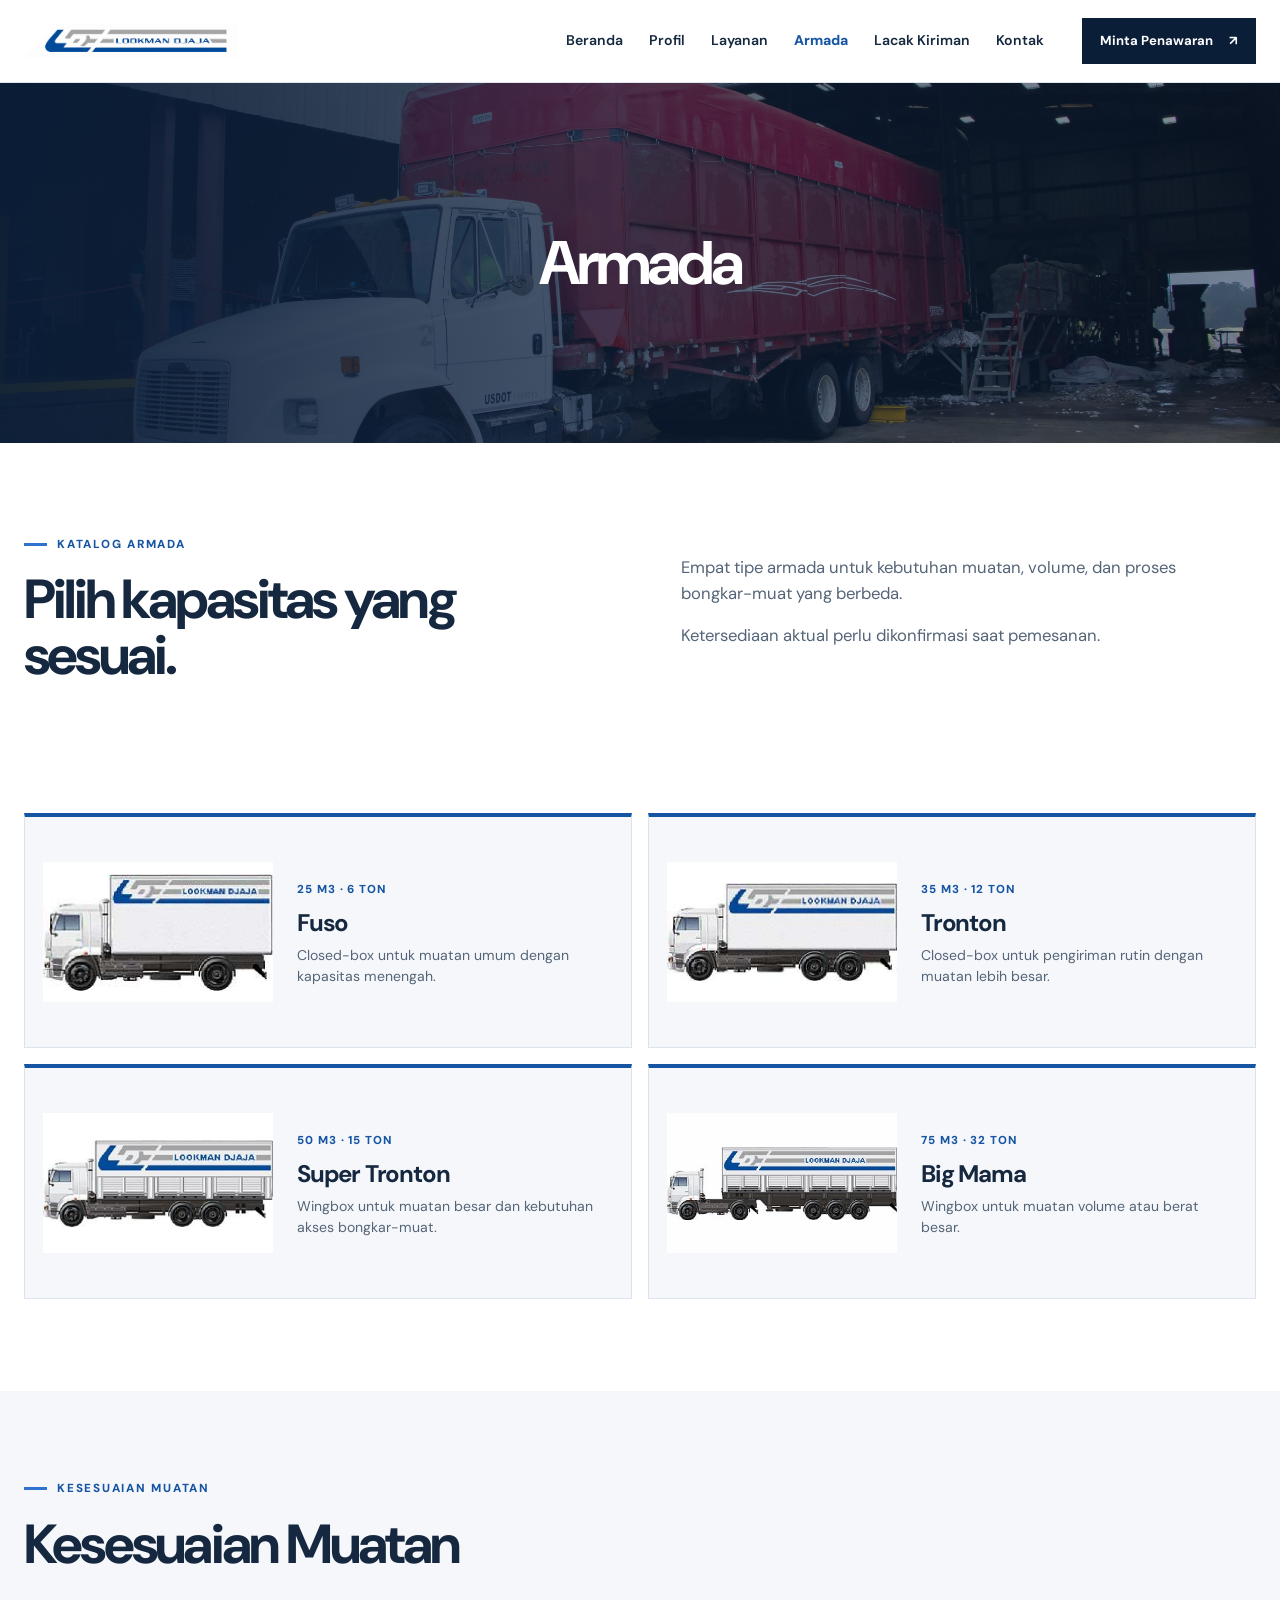
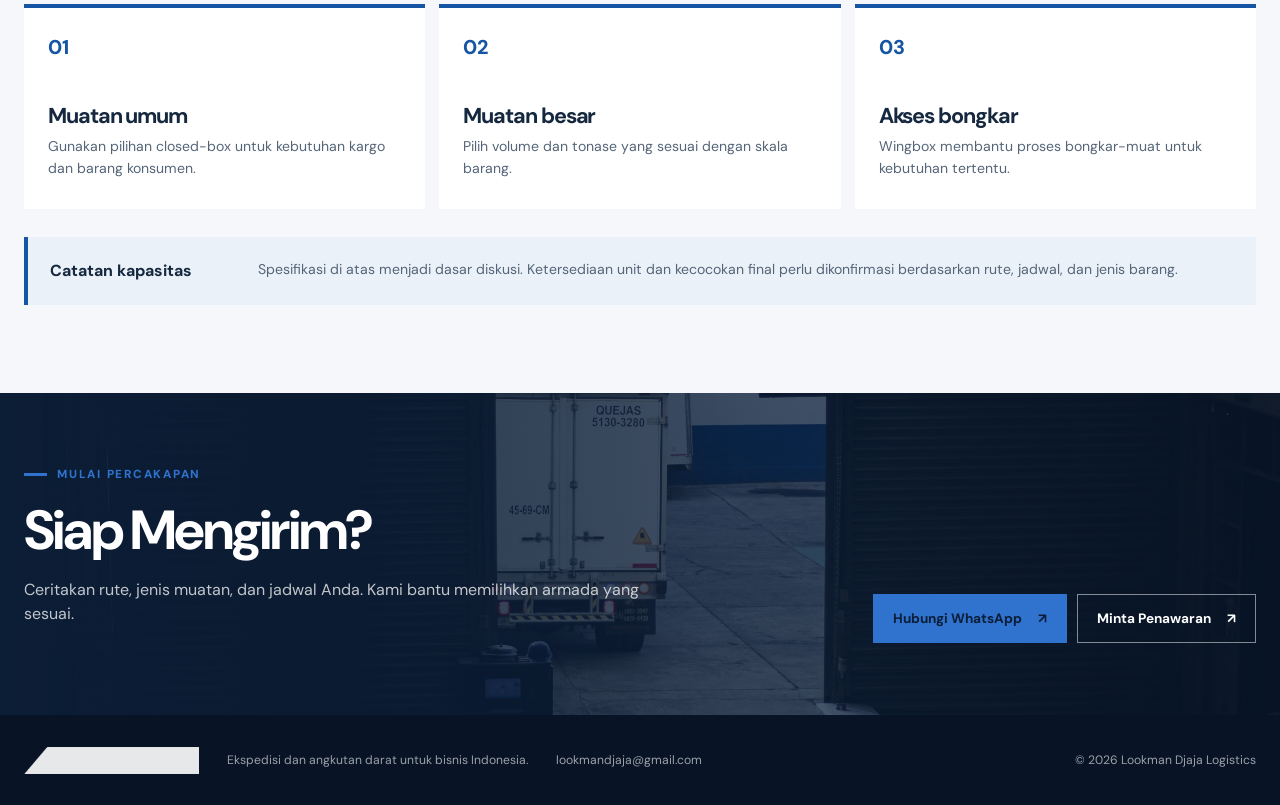
==== commit cfd483a4: "refine: add fleet hero image and card hover states" ====
--- a/armada.html
+++ b/armada.html
@@ -1,5 +1,5 @@
 <!doctype html><html lang="id"><head><meta charset="utf-8"><meta name="viewport" content="width=device-width,initial-scale=1"><title>Armada | Lookman Djaja Logistics</title><meta name="description" content="Katalog armada Fuso, Tronton, Super Tronton, dan Big Mama untuk pengiriman dengan kebutuhan kapasitas berbeda."><link rel="stylesheet" href="css/site.css"></head><body><header class="site-header"><div class="container header-inner"><a class="brand" href="index.html" aria-label="Lookman Djaja Logistics"><img src="assets/official/lookman-logo.png" alt="Lookman Djaja Logistics" width="505" height="79"></a><button class="menu-toggle" type="button" aria-label="Buka menu" data-menu>☰</button><nav class="main-nav" data-nav aria-label="Navigasi utama"><a class="" href="index.html">Beranda</a><a class="" href="profil.html">Profil</a><a class="" href="layanan.html">Layanan</a><a class="active" href="armada.html">Armada</a><a class="" href="tracking.html">Lacak Kiriman</a><a class="" href="kontak.html">Kontak</a></nav><a class="header-cta" href="https://wa.me/6281213283987" target="_blank" rel="noopener">Minta Penawaran <span>↗</span></a></div></header><main><section class="page-hero fleet-page fleet-page-hero"><div class="container"><h1>Armada</h1></div></section>
 <section class="fleet-intro"><div class="container fleet-intro-grid"><div><p class="eyebrow">Katalog armada</p><h2>Pilih kapasitas yang sesuai.</h2></div><div class="fleet-intro-copy"><p>Empat tipe armada untuk kebutuhan muatan, volume, dan proses bongkar-muat yang berbeda.</p><p>Ketersediaan aktual perlu dikonfirmasi saat pemesanan.</p></div></div></section>
 <section class="fleet-catalog"><div class="container"><div class="fleet-catalog-grid"><article class="fleet-catalog-card"><div class="fleet-catalog-image"><img src="assets/official/truck-01.jpg" alt="Armada Fuso Lookman Djaja" width="227" height="116"></div><div class="fleet-catalog-copy"><span>25 m3 · 6 ton</span><h3>Fuso</h3><p>Closed-box untuk muatan umum dengan kapasitas menengah.</p></div></article><article class="fleet-catalog-card"><div class="fleet-catalog-image"><img src="assets/official/truck-02.jpg" alt="Armada Tronton Lookman Djaja" width="263" height="112"></div><div class="fleet-catalog-copy"><span>35 m3 · 12 ton</span><h3>Tronton</h3><p>Closed-box untuk pengiriman rutin dengan muatan lebih besar.</p></div></article><article class="fleet-catalog-card"><div class="fleet-catalog-image"><img src="assets/official/truck-03.jpg" alt="Armada Super Tronton Lookman Djaja" width="304" height="116"></div><div class="fleet-catalog-copy"><span>50 m3 · 15 ton</span><h3>Super Tronton</h3><p>Wingbox untuk muatan besar dan kebutuhan akses bongkar-muat.</p></div></article><article class="fleet-catalog-card fleet-catalog-card-dark"><div class="fleet-catalog-image"><img src="assets/official/truck-04.jpg" alt="Armada Big Mama Lookman Djaja" width="408" height="130"></div><div class="fleet-catalog-copy"><span>75 m3 · 32 ton</span><h3>Big Mama</h3><p>Wingbox untuk muatan volume atau berat besar.</p></div></article></div></div></section>
-<section class="fleet-fit"><div class="container"><div class="fleet-fit-heading"><p class="eyebrow">Kesesuaian muatan</p><h2>Armada mengikuti cara kerja pengiriman.</h2></div><div class="fleet-fit-grid"><article><span>01</span><h3>Muatan umum</h3><p>Gunakan pilihan closed-box untuk kebutuhan kargo dan barang konsumen.</p></article><article><span>02</span><h3>Muatan besar</h3><p>Pilih volume dan tonase yang sesuai dengan skala barang.</p></article><article><span>03</span><h3>Akses bongkar</h3><p>Wingbox membantu proses bongkar-muat untuk kebutuhan tertentu.</p></article></div><div class="fleet-note"><strong>Catatan kapasitas</strong><p>Spesifikasi di atas menjadi dasar diskusi. Ketersediaan unit dan kecocokan final perlu dikonfirmasi berdasarkan rute, jadwal, dan jenis barang.</p></div></div></section>
+<section class="fleet-fit"><div class="container"><div class="fleet-fit-heading"><p class="eyebrow">Kesesuaian muatan</p><h2>Kesesuaian Muatan</h2></div><div class="fleet-fit-grid"><article><span>01</span><h3>Muatan umum</h3><p>Gunakan pilihan closed-box untuk kebutuhan kargo dan barang konsumen.</p></article><article><span>02</span><h3>Muatan besar</h3><p>Pilih volume dan tonase yang sesuai dengan skala barang.</p></article><article><span>03</span><h3>Akses bongkar</h3><p>Wingbox membantu proses bongkar-muat untuk kebutuhan tertentu.</p></article></div><div class="fleet-note"><strong>Catatan kapasitas</strong><p>Spesifikasi di atas menjadi dasar diskusi. Ketersediaan unit dan kecocokan final perlu dikonfirmasi berdasarkan rute, jadwal, dan jenis barang.</p></div></div></section>
 <section class="compact-cta"><div class="container compact-cta-inner"><div><p class="eyebrow">Mulai percakapan</p><h2>Siap Mengirim?</h2><p>Ceritakan rute, jenis muatan, dan jadwal Anda. Kami bantu memilihkan armada yang sesuai.</p></div><div class="compact-cta-actions"><a class="button button-primary" href="https://wa.me/6281213283987" target="_blank" rel="noopener">Hubungi WhatsApp <span>↗</span></a><a class="button button-light" href="kontak.html">Minta Penawaran <span>↗</span></a></div></div></section></main><footer class="footer"><div class="container footer-inner"><img src="assets/official/lookman-logo.png" alt="Lookman Djaja Logistics" width="505" height="79"><span>Ekspedisi dan angkutan darat untuk bisnis Indonesia.</span><a href="mailto:lookmandjaja@gmail.com">lookmandjaja@gmail.com</a><span>© 2026 Lookman Djaja Logistics</span></div></footer><script src="js/site.js" defer></script></body></html>
--- a/css/site.css
+++ b/css/site.css
@@ -5,7 +5,7 @@
 @media(max-width:767px){.container{width:min(calc(100% - 30px),var(--container))}.header-inner{height:70px}.brand{width:170px}.main-nav{display:none}.header-cta{padding:10px 12px;font-size:.72rem}.hero-inner{padding-block:68px}.hero h1{font-size:4rem}.hero-lead{font-size:.98rem}.hero-actions{display:grid}.hero-actions .button{width:100%}.hero-media img{height:230px}.hero-caption{display:grid;gap:3px}.stats-grid{grid-template-columns:repeat(2,1fr)}.stats-grid div{padding:17px 15px;border-top:1px solid rgba(255,255,255,.2)}.stats-grid div:nth-child(odd){border-left:0}.section{padding-block:72px}.two-col{gap:25px}.section-copy{padding-top:0}.service-grid,.fleet-grid{grid-template-columns:1fr}.service-card{min-height:260px}.fleet-card{min-height:270px}.tracking-section{padding-block:62px}.tracking-inner{gap:28px}.tracking-form div{display:grid}.tracking-form button{min-height:48px}.contact-section{padding-block:60px}.contact-actions{justify-items:stretch}.contact-actions .button{width:100%}.footer-inner{display:grid;gap:10px}.footer-inner span:last-child{margin:0}}
 
 .menu-toggle{display:none;border:0;background:transparent;color:var(--navy);font:inherit;font-size:1.45rem}.main-nav a.active{color:var(--blue);font-weight:800}
-.page-hero{position:relative;min-height:380px;display:flex;align-items:end;overflow:hidden;color:var(--white);background:var(--navy)}.page-hero::before{content:"";position:absolute;inset:0;background:linear-gradient(90deg,rgba(11,30,56,.95),rgba(11,30,56,.48)),var(--page-image) center/cover}.page-hero .container{position:relative;z-index:1;padding-block:55px}.page-hero h1{max-width:850px;margin:0;color:var(--white);font-size:clamp(2.65rem,4.8vw,4.7rem);line-height:.98}.page-hero p{max-width:600px;margin:20px 0 0;color:rgba(255,255,255,.78);font-size:1.05rem}.page-hero.profile-page{--page-image:url('../assets/official/profile-02.jpg')}.page-hero.services-page{--page-image:url('../assets/official/service-01.jpg')}.page-hero.fleet-page{--page-image:url('../assets/official/truck-04.jpg')}.page-hero.tracking-page{--page-image:url('../assets/official/profile-03.jpg')}.page-hero.contact-page{--page-image:url('../assets/images/contact-hero-hd.jpg')}.page-intro{padding-block:100px}.page-intro .two-col{align-items:start}.body-copy{max-width:640px;font-size:1.06rem}.body-copy p{margin-bottom:20px}.numbered-list{display:grid;gap:0;margin:30px 0 0;padding:0;list-style:none}.numbered-list li{display:grid;grid-template-columns:52px 1fr;gap:14px;padding:17px 0;border-top:1px solid var(--line)}.numbered-list li>span{color:var(--blue);font-weight:800}.numbered-list strong{display:block;color:var(--ink);margin-bottom:5px}.numbered-list p{margin:0;font-size:.9rem}.dark-panel{padding-block:90px;background:var(--navy);color:var(--white)}.dark-panel h2{color:var(--white)}.dark-panel .eyebrow{color:var(--blue-bright)}.dark-panel p{color:rgba(255,255,255,.72)}.story-grid{display:grid;grid-template-columns:1fr 1fr;gap:18px;align-items:stretch}.story-grid img{width:100%;height:100%;min-height:380px;object-fit:cover}.story-card{padding:38px;background:var(--blue)}.story-card h3{color:var(--white);font-size:2rem}.story-card p{font-size:1rem}.service-detail-grid{display:grid;grid-template-columns:repeat(2,1fr);gap:16px}.detail-card{min-height:260px;padding:29px;background:var(--sky);border-top:4px solid var(--blue)}.detail-card:nth-child(2n){background:var(--navy);border-top-color:var(--blue-bright)}.detail-card:nth-child(2n) h3{color:var(--white)}.detail-card:nth-child(2n) p{color:rgba(255,255,255,.7)}.detail-card .service-number{display:block;margin-bottom:52px}.service-detail-grid .detail-card p{max-width:500px}.rate-note{padding:26px;background:#f5f7fa;border-left:4px solid var(--blue-bright)}.rate-note strong{display:block;color:var(--ink);margin-bottom:6px}.fleet-detail-grid{display:grid;grid-template-columns:repeat(2,1fr);gap:18px}.fleet-detail{display:grid;grid-template-columns:180px 1fr;gap:24px;align-items:center;padding:18px;background:#f5f7fa;border:1px solid var(--line)}.fleet-detail img{width:180px;height:125px;object-fit:contain;mix-blend-mode:multiply}.fleet-detail h3{margin:7px 0}.fleet-detail span{font-size:.75rem;color:var(--blue);font-weight:800;letter-spacing:.08em;text-transform:uppercase}.fleet-detail p{margin:0;font-size:.88rem}.tracking-panel{padding:38px;background:var(--sky);border-top:5px solid var(--blue)}.tracking-panel h2{max-width:700px}.tracking-panel .tracking-form{max-width:760px;margin-top:30px;background:var(--navy)}.state-grid{display:grid;grid-template-columns:repeat(3,1fr);gap:14px;margin-top:38px}.state-card{padding:20px;background:var(--white);border:1px solid var(--line)}.state-card strong{display:block;color:var(--blue);margin-bottom:10px}.state-card p{margin:0;font-size:.86rem}.contact-grid{display:grid;grid-template-columns:.9fr 1.1fr;gap:60px;align-items:start}.location-grid{display:grid;gap:14px;margin-top:28px}.location-card{padding:22px;background:var(--sky);border-left:4px solid var(--blue)}.location-card h3{margin:0 0 9px}.location-card p{margin:0;font-size:.88rem}.location-card a{display:block;margin-top:12px;color:var(--blue);font-size:.84rem;font-weight:800}.form-card{padding:30px;background:#f5f7fa;border:1px solid var(--line)}.form-card form{display:grid;gap:15px}.form-card label{display:grid;gap:7px;color:var(--ink);font-size:.8rem;font-weight:700}.form-card input,.form-card select,.form-card textarea{width:100%;padding:13px 14px;border:1px solid var(--line);background:var(--white);color:var(--text);font:inherit}.form-card textarea{min-height:120px;resize:vertical}.form-row{display:grid;grid-template-columns:1fr 1fr;gap:13px}.compact-cta{padding-block:72px;color:var(--white);background:linear-gradient(90deg,rgba(11,30,56,.95),rgba(11,30,56,.65)),url('../assets/images/cta-logistics-hd.jpg') center 48%/cover}.compact-cta h2{max-width:700px;color:var(--white)}.compact-cta p:not(.eyebrow){max-width:620px;color:rgba(255,255,255,.75)}.compact-cta .eyebrow{color:var(--blue-bright)}.compact-cta-inner{display:flex;align-items:end;justify-content:space-between;gap:40px}.compact-cta-actions{display:flex;flex-wrap:wrap;gap:10px;min-width:260px}
+.page-hero{position:relative;min-height:380px;display:flex;align-items:end;overflow:hidden;color:var(--white);background:var(--navy)}.page-hero::before{content:"";position:absolute;inset:0;background:linear-gradient(90deg,rgba(11,30,56,.95),rgba(11,30,56,.48)),var(--page-image) center/cover}.page-hero .container{position:relative;z-index:1;padding-block:55px}.page-hero h1{max-width:850px;margin:0;color:var(--white);font-size:clamp(2.65rem,4.8vw,4.7rem);line-height:.98}.page-hero p{max-width:600px;margin:20px 0 0;color:rgba(255,255,255,.78);font-size:1.05rem}.page-hero.profile-page{--page-image:url('../assets/official/profile-02.jpg')}.page-hero.services-page{--page-image:url('../assets/official/service-01.jpg')}.page-hero.fleet-page{--page-image:url('../assets/images/contact-hero-hd.jpg')}.page-hero.tracking-page{--page-image:url('../assets/official/profile-03.jpg')}.page-hero.contact-page{--page-image:url('../assets/images/contact-hero-hd.jpg')}.page-intro{padding-block:100px}.page-intro .two-col{align-items:start}.body-copy{max-width:640px;font-size:1.06rem}.body-copy p{margin-bottom:20px}.numbered-list{display:grid;gap:0;margin:30px 0 0;padding:0;list-style:none}.numbered-list li{display:grid;grid-template-columns:52px 1fr;gap:14px;padding:17px 0;border-top:1px solid var(--line)}.numbered-list li>span{color:var(--blue);font-weight:800}.numbered-list strong{display:block;color:var(--ink);margin-bottom:5px}.numbered-list p{margin:0;font-size:.9rem}.dark-panel{padding-block:90px;background:var(--navy);color:var(--white)}.dark-panel h2{color:var(--white)}.dark-panel .eyebrow{color:var(--blue-bright)}.dark-panel p{color:rgba(255,255,255,.72)}.story-grid{display:grid;grid-template-columns:1fr 1fr;gap:18px;align-items:stretch}.story-grid img{width:100%;height:100%;min-height:380px;object-fit:cover}.story-card{padding:38px;background:var(--blue)}.story-card h3{color:var(--white);font-size:2rem}.story-card p{font-size:1rem}.service-detail-grid{display:grid;grid-template-columns:repeat(2,1fr);gap:16px}.detail-card{min-height:260px;padding:29px;background:var(--sky);border-top:4px solid var(--blue)}.detail-card:nth-child(2n){background:var(--navy);border-top-color:var(--blue-bright)}.detail-card:nth-child(2n) h3{color:var(--white)}.detail-card:nth-child(2n) p{color:rgba(255,255,255,.7)}.detail-card .service-number{display:block;margin-bottom:52px}.service-detail-grid .detail-card p{max-width:500px}.rate-note{padding:26px;background:#f5f7fa;border-left:4px solid var(--blue-bright)}.rate-note strong{display:block;color:var(--ink);margin-bottom:6px}.fleet-detail-grid{display:grid;grid-template-columns:repeat(2,1fr);gap:18px}.fleet-detail{display:grid;grid-template-columns:180px 1fr;gap:24px;align-items:center;padding:18px;background:#f5f7fa;border:1px solid var(--line)}.fleet-detail img{width:180px;height:125px;object-fit:contain;mix-blend-mode:multiply}.fleet-detail h3{margin:7px 0}.fleet-detail span{font-size:.75rem;color:var(--blue);font-weight:800;letter-spacing:.08em;text-transform:uppercase}.fleet-detail p{margin:0;font-size:.88rem}.tracking-panel{padding:38px;background:var(--sky);border-top:5px solid var(--blue)}.tracking-panel h2{max-width:700px}.tracking-panel .tracking-form{max-width:760px;margin-top:30px;background:var(--navy)}.state-grid{display:grid;grid-template-columns:repeat(3,1fr);gap:14px;margin-top:38px}.state-card{padding:20px;background:var(--white);border:1px solid var(--line)}.state-card strong{display:block;color:var(--blue);margin-bottom:10px}.state-card p{margin:0;font-size:.86rem}.contact-grid{display:grid;grid-template-columns:.9fr 1.1fr;gap:60px;align-items:start}.location-grid{display:grid;gap:14px;margin-top:28px}.location-card{padding:22px;background:var(--sky);border-left:4px solid var(--blue)}.location-card h3{margin:0 0 9px}.location-card p{margin:0;font-size:.88rem}.location-card a{display:block;margin-top:12px;color:var(--blue);font-size:.84rem;font-weight:800}.form-card{padding:30px;background:#f5f7fa;border:1px solid var(--line)}.form-card form{display:grid;gap:15px}.form-card label{display:grid;gap:7px;color:var(--ink);font-size:.8rem;font-weight:700}.form-card input,.form-card select,.form-card textarea{width:100%;padding:13px 14px;border:1px solid var(--line);background:var(--white);color:var(--text);font:inherit}.form-card textarea{min-height:120px;resize:vertical}.form-row{display:grid;grid-template-columns:1fr 1fr;gap:13px}.compact-cta{padding-block:72px;color:var(--white);background:linear-gradient(90deg,rgba(11,30,56,.95),rgba(11,30,56,.65)),url('../assets/images/cta-logistics-hd.jpg') center 48%/cover}.compact-cta h2{max-width:700px;color:var(--white)}.compact-cta p:not(.eyebrow){max-width:620px;color:rgba(255,255,255,.75)}.compact-cta .eyebrow{color:var(--blue-bright)}.compact-cta-inner{display:flex;align-items:end;justify-content:space-between;gap:40px}.compact-cta-actions{display:flex;flex-wrap:wrap;gap:10px;min-width:260px}
 @media(max-width:1023px){.main-nav{gap:15px}.story-grid,.contact-grid{grid-template-columns:1fr}.fleet-detail-grid{grid-template-columns:1fr}.compact-cta-inner{display:grid;align-items:start}.compact-cta-actions{min-width:0}.state-grid{grid-template-columns:repeat(2,1fr)}}
 @media(max-width:767px){.menu-toggle{display:block;margin-left:auto}.main-nav{position:absolute;top:70px;left:0;right:0;display:grid;gap:0;padding:8px 15px;background:var(--white);border-bottom:1px solid var(--line);box-shadow:var(--shadow);opacity:0;pointer-events:none;transform:translateY(-8px);transition:.2s ease}.main-nav.open{opacity:1;pointer-events:auto;transform:translateY(0)}.main-nav a{padding:12px 0}.header-cta{margin-left:10px}.page-hero{min-height:285px}.contact-page-hero{min-height:280px}.page-hero .container{padding-block:40px}.page-hero h1{font-size:2.8rem}.contact-page-hero h1{font-size:3.25rem}.page-hero p{font-size:.92rem}.page-intro{padding-block:70px}.story-grid img{min-height:260px}.story-card{padding:27px}.service-detail-grid{grid-template-columns:1fr}.fleet-detail{grid-template-columns:1fr;gap:8px}.fleet-detail img{width:100%;height:130px}.state-grid{grid-template-columns:1fr}.form-row{grid-template-columns:1fr}.compact-cta{padding-block:58px}.compact-cta-actions{display:grid}.compact-cta-actions .button{width:100%}}
 
@@ -28,3 +28,6 @@
 @media(max-width:1023px){.fleet-intro-grid{grid-template-columns:1fr;gap:30px}.fleet-catalog-grid{grid-template-columns:1fr}.fleet-fit-grid{grid-template-columns:repeat(3,1fr)}}
 @media(max-width:767px){.fleet-page-hero{min-height:280px}.fleet-intro{padding-block:64px}.fleet-catalog{padding-block:0 64px}.fleet-catalog-card{grid-template-columns:1fr;gap:15px;min-height:0;padding:15px}.fleet-catalog-image{height:160px}.fleet-fit{padding-block:62px}.fleet-fit-grid{grid-template-columns:1fr}.fleet-fit-grid article{min-height:165px}.fleet-fit-grid h3{margin-top:30px}.fleet-note{grid-template-columns:1fr;gap:8px}}
 @media(prefers-reduced-motion:reduce){.fleet-page-hero h1,.fleet-intro-grid,.fleet-catalog-card,.fleet-fit-heading,.fleet-fit-grid article,.fleet-note{animation:none}}
+
+/* fleet-card-hover-refinement */
+.fleet-catalog-card{transition:background .25s ease,border-color .25s ease,transform .25s ease,box-shadow .25s ease}.fleet-catalog-card-dark{background:#f5f7fa;border-color:var(--line);border-top-color:var(--blue)}.fleet-catalog-card-dark .fleet-catalog-copy span{color:var(--blue)}.fleet-catalog-card-dark .fleet-catalog-copy h3{color:var(--ink)}.fleet-catalog-card-dark .fleet-catalog-copy p{color:var(--text)}.fleet-catalog-card:hover{background:var(--navy);border-color:var(--navy);border-top-color:var(--blue-bright);transform:translateY(-5px);box-shadow:var(--shadow)}.fleet-catalog-card:hover .fleet-catalog-image{background:rgba(255,255,255,.94)}.fleet-catalog-card:hover .fleet-catalog-copy span{color:var(--blue-bright)}.fleet-catalog-card:hover .fleet-catalog-copy h3{color:var(--white)}.fleet-catalog-card:hover .fleet-catalog-copy p{color:rgba(255,255,255,.72)}
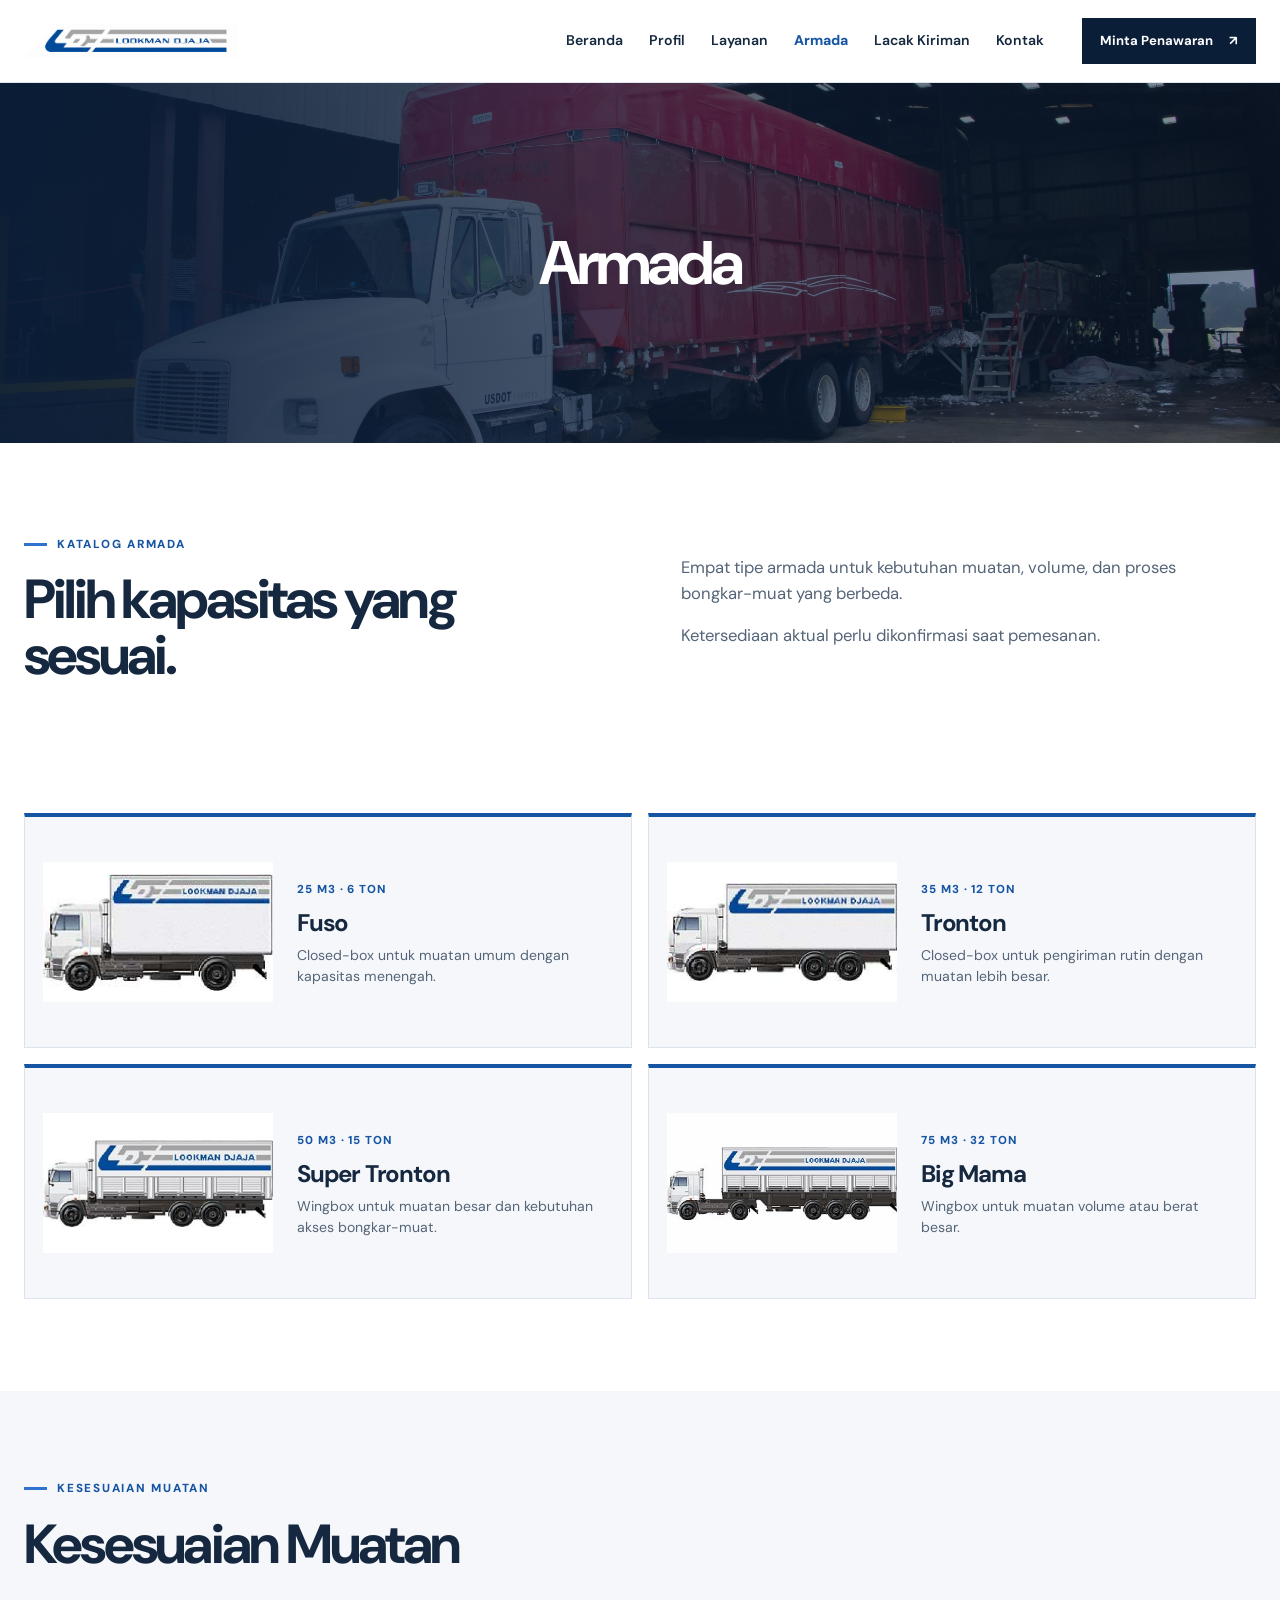
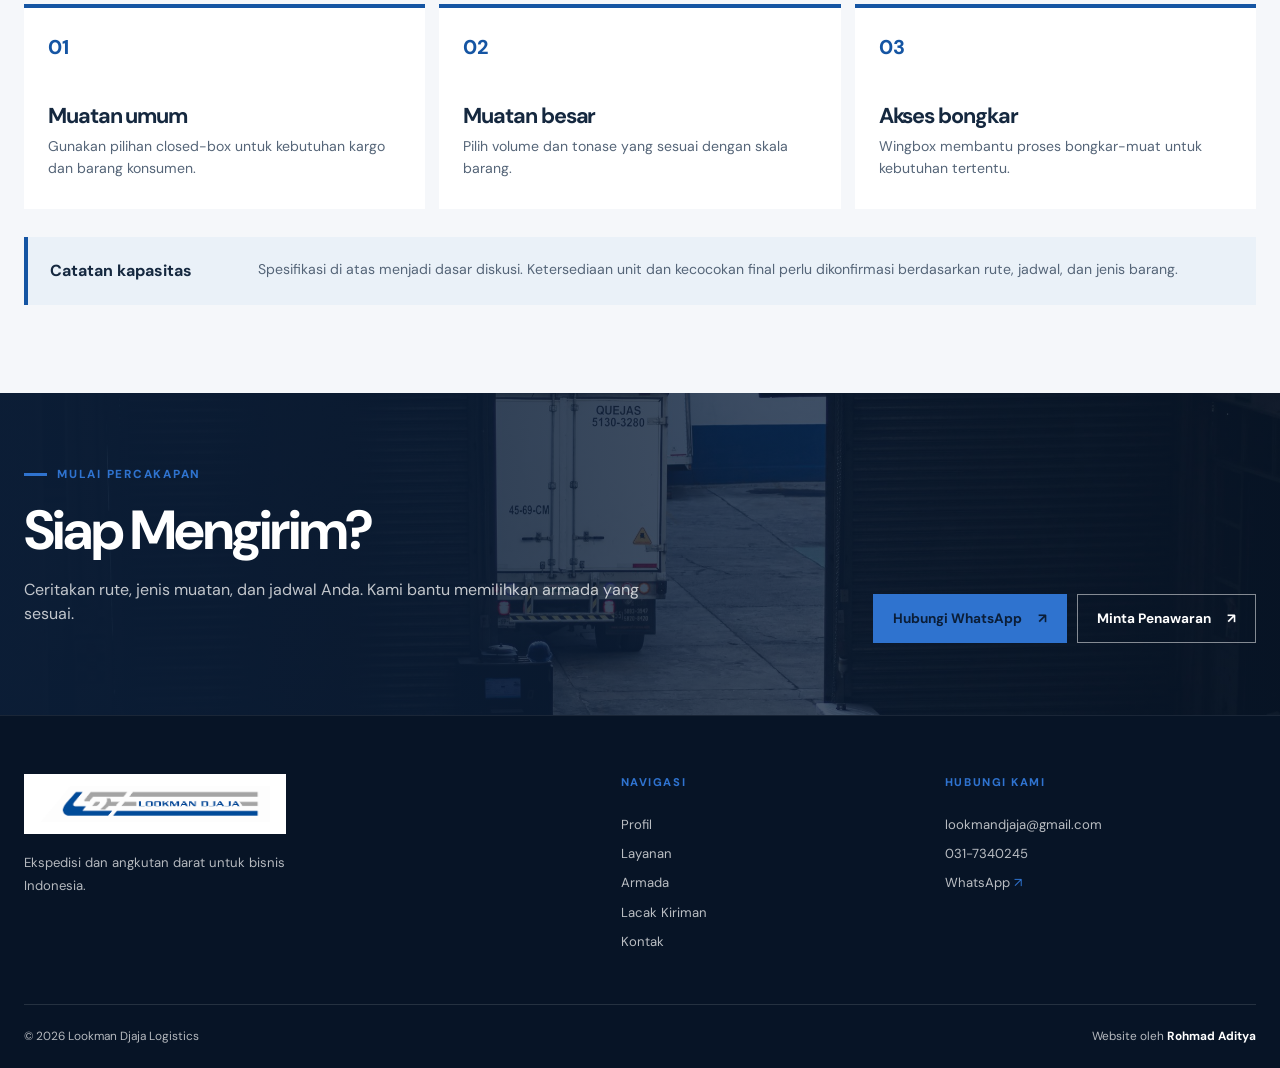
==== commit 69c99464: "refine: redesign shared footer and add developer credit" ====
--- a/armada.html
+++ b/armada.html
@@ -1,5 +1,5 @@
 <!doctype html><html lang="id"><head><meta charset="utf-8"><meta name="viewport" content="width=device-width,initial-scale=1"><title>Armada | Lookman Djaja Logistics</title><meta name="description" content="Katalog armada Fuso, Tronton, Super Tronton, dan Big Mama untuk pengiriman dengan kebutuhan kapasitas berbeda."><link rel="stylesheet" href="css/site.css"></head><body><header class="site-header"><div class="container header-inner"><a class="brand" href="index.html" aria-label="Lookman Djaja Logistics"><img src="assets/official/lookman-logo.png" alt="Lookman Djaja Logistics" width="505" height="79"></a><button class="menu-toggle" type="button" aria-label="Buka menu" data-menu>☰</button><nav class="main-nav" data-nav aria-label="Navigasi utama"><a class="" href="index.html">Beranda</a><a class="" href="profil.html">Profil</a><a class="" href="layanan.html">Layanan</a><a class="active" href="armada.html">Armada</a><a class="" href="tracking.html">Lacak Kiriman</a><a class="" href="kontak.html">Kontak</a></nav><a class="header-cta" href="https://wa.me/6281213283987" target="_blank" rel="noopener">Minta Penawaran <span>↗</span></a></div></header><main><section class="page-hero fleet-page fleet-page-hero"><div class="container"><h1>Armada</h1></div></section>
 <section class="fleet-intro"><div class="container fleet-intro-grid"><div><p class="eyebrow">Katalog armada</p><h2>Pilih kapasitas yang sesuai.</h2></div><div class="fleet-intro-copy"><p>Empat tipe armada untuk kebutuhan muatan, volume, dan proses bongkar-muat yang berbeda.</p><p>Ketersediaan aktual perlu dikonfirmasi saat pemesanan.</p></div></div></section>
-<section class="fleet-catalog"><div class="container"><div class="fleet-catalog-grid"><article class="fleet-catalog-card"><div class="fleet-catalog-image"><img src="assets/official/truck-01.jpg" alt="Armada Fuso Lookman Djaja" width="227" height="116"></div><div class="fleet-catalog-copy"><span>25 m3 · 6 ton</span><h3>Fuso</h3><p>Closed-box untuk muatan umum dengan kapasitas menengah.</p></div></article><article class="fleet-catalog-card"><div class="fleet-catalog-image"><img src="assets/official/truck-02.jpg" alt="Armada Tronton Lookman Djaja" width="263" height="112"></div><div class="fleet-catalog-copy"><span>35 m3 · 12 ton</span><h3>Tronton</h3><p>Closed-box untuk pengiriman rutin dengan muatan lebih besar.</p></div></article><article class="fleet-catalog-card"><div class="fleet-catalog-image"><img src="assets/official/truck-03.jpg" alt="Armada Super Tronton Lookman Djaja" width="304" height="116"></div><div class="fleet-catalog-copy"><span>50 m3 · 15 ton</span><h3>Super Tronton</h3><p>Wingbox untuk muatan besar dan kebutuhan akses bongkar-muat.</p></div></article><article class="fleet-catalog-card fleet-catalog-card-dark"><div class="fleet-catalog-image"><img src="assets/official/truck-04.jpg" alt="Armada Big Mama Lookman Djaja" width="408" height="130"></div><div class="fleet-catalog-copy"><span>75 m3 · 32 ton</span><h3>Big Mama</h3><p>Wingbox untuk muatan volume atau berat besar.</p></div></article></div></div></section>
+<section class="fleet-catalog" id="pilihan-armada"><div class="container"><div class="fleet-catalog-grid"><article class="fleet-catalog-card"><div class="fleet-catalog-image"><img src="assets/official/truck-01.jpg" alt="Armada Fuso Lookman Djaja" width="227" height="116"></div><div class="fleet-catalog-copy"><span>25 m3 · 6 ton</span><h3>Fuso</h3><p>Closed-box untuk muatan umum dengan kapasitas menengah.</p></div></article><article class="fleet-catalog-card"><div class="fleet-catalog-image"><img src="assets/official/truck-02.jpg" alt="Armada Tronton Lookman Djaja" width="263" height="112"></div><div class="fleet-catalog-copy"><span>35 m3 · 12 ton</span><h3>Tronton</h3><p>Closed-box untuk pengiriman rutin dengan muatan lebih besar.</p></div></article><article class="fleet-catalog-card"><div class="fleet-catalog-image"><img src="assets/official/truck-03.jpg" alt="Armada Super Tronton Lookman Djaja" width="304" height="116"></div><div class="fleet-catalog-copy"><span>50 m3 · 15 ton</span><h3>Super Tronton</h3><p>Wingbox untuk muatan besar dan kebutuhan akses bongkar-muat.</p></div></article><article class="fleet-catalog-card fleet-catalog-card-dark"><div class="fleet-catalog-image"><img src="assets/official/truck-04.jpg" alt="Armada Big Mama Lookman Djaja" width="408" height="130"></div><div class="fleet-catalog-copy"><span>75 m3 · 32 ton</span><h3>Big Mama</h3><p>Wingbox untuk muatan volume atau berat besar.</p></div></article></div></div></section>
 <section class="fleet-fit"><div class="container"><div class="fleet-fit-heading"><p class="eyebrow">Kesesuaian muatan</p><h2>Kesesuaian Muatan</h2></div><div class="fleet-fit-grid"><article><span>01</span><h3>Muatan umum</h3><p>Gunakan pilihan closed-box untuk kebutuhan kargo dan barang konsumen.</p></article><article><span>02</span><h3>Muatan besar</h3><p>Pilih volume dan tonase yang sesuai dengan skala barang.</p></article><article><span>03</span><h3>Akses bongkar</h3><p>Wingbox membantu proses bongkar-muat untuk kebutuhan tertentu.</p></article></div><div class="fleet-note"><strong>Catatan kapasitas</strong><p>Spesifikasi di atas menjadi dasar diskusi. Ketersediaan unit dan kecocokan final perlu dikonfirmasi berdasarkan rute, jadwal, dan jenis barang.</p></div></div></section>
-<section class="compact-cta"><div class="container compact-cta-inner"><div><p class="eyebrow">Mulai percakapan</p><h2>Siap Mengirim?</h2><p>Ceritakan rute, jenis muatan, dan jadwal Anda. Kami bantu memilihkan armada yang sesuai.</p></div><div class="compact-cta-actions"><a class="button button-primary" href="https://wa.me/6281213283987" target="_blank" rel="noopener">Hubungi WhatsApp <span>↗</span></a><a class="button button-light" href="kontak.html">Minta Penawaran <span>↗</span></a></div></div></section></main><footer class="footer"><div class="container footer-inner"><img src="assets/official/lookman-logo.png" alt="Lookman Djaja Logistics" width="505" height="79"><span>Ekspedisi dan angkutan darat untuk bisnis Indonesia.</span><a href="mailto:lookmandjaja@gmail.com">lookmandjaja@gmail.com</a><span>© 2026 Lookman Djaja Logistics</span></div></footer><script src="js/site.js" defer></script></body></html>+<section class="compact-cta"><div class="container compact-cta-inner"><div><p class="eyebrow">Mulai percakapan</p><h2>Siap Mengirim?</h2><p>Ceritakan rute, jenis muatan, dan jadwal Anda. Kami bantu memilihkan armada yang sesuai.</p></div><div class="compact-cta-actions"><a class="button button-primary" href="https://wa.me/6281213283987" target="_blank" rel="noopener">Hubungi WhatsApp <span>↗</span></a><a class="button button-light" href="kontak.html">Minta Penawaran <span>↗</span></a></div></div></section></main><footer class="footer"><div class="container footer-grid"><div class="footer-brand"><a class="footer-logo" href="index.html" aria-label="Lookman Djaja Logistics"><img src="assets/official/lookman-logo.png" alt="Lookman Djaja Logistics" width="505" height="79"></a><p>Ekspedisi dan angkutan darat untuk bisnis Indonesia.</p></div><div class="footer-links"><p class="footer-label">Navigasi</p><a href="profil.html">Profil</a><a href="layanan.html">Layanan</a><a href="armada.html">Armada</a><a href="tracking.html">Lacak Kiriman</a><a href="kontak.html">Kontak</a></div><div class="footer-contact"><p class="footer-label">Hubungi kami</p><a href="mailto:lookmandjaja@gmail.com">lookmandjaja@gmail.com</a><a href="tel:+62317340245">031-7340245</a><a href="https://wa.me/6281213283987" target="_blank" rel="noopener">WhatsApp <span>↗</span></a></div><div class="footer-bottom"><span>© 2026 Lookman Djaja Logistics</span><span>Website oleh <strong>Rohmad Aditya</strong></span></div></div></footer><script src="js/site.js" defer></script></body></html>
--- a/css/site.css
+++ b/css/site.css
@@ -2,7 +2,7 @@
 :root{--navy:#0b1e38;--blue:#1555a3;--blue-bright:#2f73cf;--sky:#eaf1f8;--ink:#15283f;--text:#556578;--line:#dbe3ec;--white:#fff;--shadow:0 20px 50px rgba(11,30,56,.12);--container:1240px}
 *{box-sizing:border-box}html{scroll-behavior:smooth}body{margin:0;color:var(--text);font-family:'DM Sans',system-ui,sans-serif;line-height:1.55;background:var(--white)}a{color:inherit;text-decoration:none}img{display:block;max-width:100%}.container{width:min(calc(100% - 48px),var(--container));margin-inline:auto}h1,h2,h3,p{margin-top:0}h1,h2,h3{color:var(--ink);letter-spacing:-.05em}h2{font-size:clamp(2.3rem,4.3vw,4.6rem);line-height:1.02;margin-bottom:20px}h3{font-size:1.35rem;line-height:1.1;margin-bottom:12px}.site-header{position:sticky;top:0;z-index:20;background:rgba(255,255,255,.96);border-bottom:1px solid rgba(219,227,236,.9);backdrop-filter:blur(14px)}.header-inner{height:82px;display:flex;align-items:center;gap:38px}.brand{width:214px;flex:0 0 auto}.brand img{width:100%;height:auto}.main-nav{display:flex;align-items:center;gap:26px;margin-left:auto;font-size:.88rem;font-weight:600;color:var(--ink)}.main-nav a{transition:color .2s ease}.main-nav a:hover{color:var(--blue)}.header-cta,.button{display:inline-flex;align-items:center;justify-content:center;gap:16px;border:1px solid transparent;font-weight:700;transition:transform .2s ease,background .2s ease,color .2s ease}.header-cta{padding:12px 17px;background:var(--navy);color:var(--white);font-size:.82rem}.header-cta:hover,.button-primary:hover{background:var(--blue);transform:translateY(-2px)}.hero{position:relative;min-height:650px;overflow:hidden;color:var(--white);background:var(--navy)}.hero-overlay{position:absolute;inset:0;background:linear-gradient(90deg,rgba(11,30,56,.98) 0%,rgba(11,30,56,.88) 45%,rgba(11,30,56,.25) 100%)}.hero::after{content:"";position:absolute;right:-7%;top:0;width:56%;height:100%;background:url('../assets/official/profile-01.jpg') center/cover no-repeat;z-index:0}.hero-inner{position:relative;z-index:1;display:grid;grid-template-columns:1.05fr .95fr;gap:70px;align-items:center;min-height:650px}.hero-copy{max-width:700px}.kicker,.eyebrow{display:flex;align-items:center;gap:10px;margin-bottom:20px;color:var(--blue-bright);font-size:.73rem;font-weight:800;letter-spacing:.15em;text-transform:uppercase}.kicker span{display:inline-block;width:28px;height:1px;background:currentColor}.hero h1{max-width:760px;margin:0 0 24px;color:var(--white);font-size:clamp(3.8rem,7vw,7.8rem);line-height:.9;letter-spacing:-.08em}.hero-lead{max-width:570px;margin-bottom:30px;color:rgba(255,255,255,.78);font-size:1.08rem}.hero-actions{display:flex;flex-wrap:wrap;gap:12px}.button{min-height:49px;padding:13px 19px;font-size:.85rem}.button-primary{background:var(--blue-bright);color:var(--navy)}.button-light{border-color:rgba(255,255,255,.5);color:var(--white)}.button-light:hover{background:var(--white);color:var(--navy)}.hero-media{position:relative;z-index:1;align-self:end;margin-bottom:55px;padding:14px;background:rgba(255,255,255,.11);border:1px solid rgba(255,255,255,.24)}.hero-media img{width:100%;height:320px;object-fit:cover}.hero-caption{display:flex;justify-content:space-between;gap:20px;padding:14px 2px 2px;color:rgba(255,255,255,.7);font-size:.76rem}.hero-caption strong{color:var(--white)}.stats-bar{background:var(--blue);color:var(--white)}.stats-grid{display:grid;grid-template-columns:repeat(4,1fr)}.stats-grid div{display:grid;gap:4px;padding:24px 28px;border-left:1px solid rgba(255,255,255,.2)}.stats-grid div:first-child{border-left:0}.stats-grid strong{font-size:1.35rem;color:var(--white)}.stats-grid span{font-size:.76rem;color:rgba(255,255,255,.7)}.section{padding-block:105px}.two-col{display:grid;grid-template-columns:1fr 1fr;gap:100px}.eyebrow{color:var(--blue);margin-bottom:18px}.eyebrow::before{content:"";display:inline-block;width:23px;height:3px;background:var(--blue-bright)}.section-copy{max-width:570px;padding-top:25px}.section-copy p{font-size:1.05rem}.inline-link{display:inline-flex;gap:12px;align-items:center;margin-top:14px;color:var(--blue);font-weight:800;font-size:.86rem}.inline-link span{color:var(--blue-bright)}.services-section{background:var(--sky)}.section-heading{display:flex;justify-content:space-between;align-items:end;gap:60px;margin-bottom:42px}.section-heading>p{max-width:390px;margin:0;font-size:.98rem}.service-grid{display:grid;grid-template-columns:repeat(3,1fr);gap:16px}.service-card{min-height:320px;padding:28px;background:var(--white);display:flex;flex-direction:column;border-top:4px solid var(--blue)}.service-card.feature-card{background:var(--navy);color:var(--white);border-top-color:var(--blue-bright)}.service-card.feature-card h3{color:var(--white)}.service-card.feature-card p{color:rgba(255,255,255,.7)}.service-number{color:var(--blue-bright);font-size:1.3rem;font-weight:800}.service-card h3{margin-top:auto}.service-card p{margin-bottom:24px;font-size:.92rem}.service-card a{color:var(--blue);font-size:.8rem;font-weight:800}.feature-card a{color:var(--blue-bright)}.image-card{padding:0;overflow:hidden}.image-card img{width:100%;height:180px;object-fit:cover}.image-card div{padding:21px 24px}.image-card h3{margin:0 0 8px}.image-card p{margin:0}.fleet-section{background:var(--white)}.fleet-heading{align-items:center}.fleet-grid{display:grid;grid-template-columns:repeat(4,1fr);gap:14px}.fleet-card{min-height:290px;padding:16px;background:#f5f7fa;border:1px solid var(--line);display:flex;flex-direction:column}.fleet-card img{width:100%;height:105px;object-fit:contain;mix-blend-mode:multiply;margin-bottom:20px}.fleet-card span{color:var(--blue);font-size:.73rem;font-weight:800;letter-spacing:.08em;text-transform:uppercase}.fleet-card h3{margin:9px 0 7px}.fleet-card p{margin:0;font-size:.85rem}.featured-fleet{background:var(--navy);border-color:var(--navy)}.featured-fleet h3{color:var(--white)}.featured-fleet p{color:rgba(255,255,255,.72)}.tracking-section{padding-block:82px;background:var(--blue);color:var(--white)}.tracking-inner{display:grid;grid-template-columns:1fr .85fr;gap:90px;align-items:center}.tracking-section h2{color:var(--white);max-width:700px}.tracking-section .eyebrow{color:var(--blue-bright)}.tracking-section p:not(.eyebrow){max-width:610px;color:rgba(255,255,255,.78)}.tracking-form{padding:25px;background:rgba(11,30,56,.45);border:1px solid rgba(255,255,255,.18)}.tracking-form label{display:block;margin-bottom:10px;color:var(--white);font-size:.8rem;font-weight:700}.tracking-form div{display:flex}.tracking-form input{width:100%;min-width:0;padding:14px;border:0;background:var(--white);font:inherit}.tracking-form button{padding-inline:20px;border:0;background:var(--blue-bright);color:var(--navy);font:inherit;font-weight:800}.tracking-form small{display:block;margin-top:12px;color:rgba(255,255,255,.62)}.contact-section{padding-block:78px;color:var(--white);background:linear-gradient(90deg,rgba(11,30,56,.95),rgba(11,30,56,.65)),url('../assets/images/cta-logistics-hd.jpg') center 48%/cover}.contact-inner{display:flex;justify-content:space-between;align-items:end;gap:50px}.contact-section h2{max-width:700px;color:var(--white)}.contact-section p:not(.eyebrow){max-width:600px;color:rgba(255,255,255,.7)}.contact-section .eyebrow{color:var(--blue-bright)}.contact-actions{display:grid;justify-items:start;gap:13px;min-width:240px}.contact-mail,.contact-phone{color:rgba(255,255,255,.8);font-size:.88rem}.footer{background:#081426;color:rgba(255,255,255,.6)}.footer-inner{display:flex;align-items:center;gap:28px;min-height:90px;font-size:.76rem}.footer-inner img{width:175px;height:auto;filter:brightness(0) invert(1);opacity:.9}.footer-inner span:last-child{margin-left:auto}
 @media(max-width:1023px){.main-nav{gap:15px}.header-inner{gap:20px}.hero-inner{grid-template-columns:1fr;gap:20px;padding-block:80px}.hero{min-height:0}.hero::after{opacity:.4;width:100%}.hero-overlay{background:linear-gradient(90deg,rgba(11,30,56,.98),rgba(11,30,56,.7))}.hero-media{max-width:580px;margin:0}.two-col,.tracking-inner{grid-template-columns:1fr;gap:30px}.section-heading{align-items:start;display:grid;gap:20px}.fleet-grid{grid-template-columns:repeat(2,1fr)}.contact-inner{display:grid;align-items:start}.contact-actions{min-width:0}.footer-inner{flex-wrap:wrap;padding-block:24px}.footer-inner span:last-child{margin-left:0}}
-@media(max-width:767px){.container{width:min(calc(100% - 30px),var(--container))}.header-inner{height:70px}.brand{width:170px}.main-nav{display:none}.header-cta{padding:10px 12px;font-size:.72rem}.hero-inner{padding-block:68px}.hero h1{font-size:4rem}.hero-lead{font-size:.98rem}.hero-actions{display:grid}.hero-actions .button{width:100%}.hero-media img{height:230px}.hero-caption{display:grid;gap:3px}.stats-grid{grid-template-columns:repeat(2,1fr)}.stats-grid div{padding:17px 15px;border-top:1px solid rgba(255,255,255,.2)}.stats-grid div:nth-child(odd){border-left:0}.section{padding-block:72px}.two-col{gap:25px}.section-copy{padding-top:0}.service-grid,.fleet-grid{grid-template-columns:1fr}.service-card{min-height:260px}.fleet-card{min-height:270px}.tracking-section{padding-block:62px}.tracking-inner{gap:28px}.tracking-form div{display:grid}.tracking-form button{min-height:48px}.contact-section{padding-block:60px}.contact-actions{justify-items:stretch}.contact-actions .button{width:100%}.footer-inner{display:grid;gap:10px}.footer-inner span:last-child{margin:0}}
+@media(max-width:767px){.container{width:min(calc(100% - 30px),var(--container))}.header-inner{height:70px}.brand{width:170px}.main-nav{display:none}.header-cta{display:none}.header-cta{padding:10px 12px;font-size:.72rem}.hero-inner{padding-block:68px}.hero h1{font-size:4rem}.hero-lead{font-size:.98rem}.hero-actions{display:grid}.hero-actions .button{width:100%}.hero-media img{height:230px}.hero-caption{display:grid;gap:3px}.stats-grid{grid-template-columns:repeat(2,1fr)}.stats-grid div{padding:17px 15px;border-top:1px solid rgba(255,255,255,.2)}.stats-grid div:nth-child(odd){border-left:0}.section{padding-block:72px}.two-col{gap:25px}.section-copy{padding-top:0}.service-grid,.fleet-grid{grid-template-columns:1fr}.service-card{min-height:260px}.fleet-card{min-height:270px}.tracking-section{padding-block:62px}.tracking-inner{gap:28px}.tracking-form div{display:grid}.tracking-form button{min-height:48px}.contact-section{padding-block:60px}.contact-actions{justify-items:stretch}.contact-actions .button{width:100%}.footer-inner{display:grid;gap:10px}.footer-inner span:last-child{margin:0}}
 
 .menu-toggle{display:none;border:0;background:transparent;color:var(--navy);font:inherit;font-size:1.45rem}.main-nav a.active{color:var(--blue);font-weight:800}
 .page-hero{position:relative;min-height:380px;display:flex;align-items:end;overflow:hidden;color:var(--white);background:var(--navy)}.page-hero::before{content:"";position:absolute;inset:0;background:linear-gradient(90deg,rgba(11,30,56,.95),rgba(11,30,56,.48)),var(--page-image) center/cover}.page-hero .container{position:relative;z-index:1;padding-block:55px}.page-hero h1{max-width:850px;margin:0;color:var(--white);font-size:clamp(2.65rem,4.8vw,4.7rem);line-height:.98}.page-hero p{max-width:600px;margin:20px 0 0;color:rgba(255,255,255,.78);font-size:1.05rem}.page-hero.profile-page{--page-image:url('../assets/official/profile-02.jpg')}.page-hero.services-page{--page-image:url('../assets/official/service-01.jpg')}.page-hero.fleet-page{--page-image:url('../assets/images/contact-hero-hd.jpg')}.page-hero.tracking-page{--page-image:url('../assets/official/profile-03.jpg')}.page-hero.contact-page{--page-image:url('../assets/images/contact-hero-hd.jpg')}.page-intro{padding-block:100px}.page-intro .two-col{align-items:start}.body-copy{max-width:640px;font-size:1.06rem}.body-copy p{margin-bottom:20px}.numbered-list{display:grid;gap:0;margin:30px 0 0;padding:0;list-style:none}.numbered-list li{display:grid;grid-template-columns:52px 1fr;gap:14px;padding:17px 0;border-top:1px solid var(--line)}.numbered-list li>span{color:var(--blue);font-weight:800}.numbered-list strong{display:block;color:var(--ink);margin-bottom:5px}.numbered-list p{margin:0;font-size:.9rem}.dark-panel{padding-block:90px;background:var(--navy);color:var(--white)}.dark-panel h2{color:var(--white)}.dark-panel .eyebrow{color:var(--blue-bright)}.dark-panel p{color:rgba(255,255,255,.72)}.story-grid{display:grid;grid-template-columns:1fr 1fr;gap:18px;align-items:stretch}.story-grid img{width:100%;height:100%;min-height:380px;object-fit:cover}.story-card{padding:38px;background:var(--blue)}.story-card h3{color:var(--white);font-size:2rem}.story-card p{font-size:1rem}.service-detail-grid{display:grid;grid-template-columns:repeat(2,1fr);gap:16px}.detail-card{min-height:260px;padding:29px;background:var(--sky);border-top:4px solid var(--blue)}.detail-card:nth-child(2n){background:var(--navy);border-top-color:var(--blue-bright)}.detail-card:nth-child(2n) h3{color:var(--white)}.detail-card:nth-child(2n) p{color:rgba(255,255,255,.7)}.detail-card .service-number{display:block;margin-bottom:52px}.service-detail-grid .detail-card p{max-width:500px}.rate-note{padding:26px;background:#f5f7fa;border-left:4px solid var(--blue-bright)}.rate-note strong{display:block;color:var(--ink);margin-bottom:6px}.fleet-detail-grid{display:grid;grid-template-columns:repeat(2,1fr);gap:18px}.fleet-detail{display:grid;grid-template-columns:180px 1fr;gap:24px;align-items:center;padding:18px;background:#f5f7fa;border:1px solid var(--line)}.fleet-detail img{width:180px;height:125px;object-fit:contain;mix-blend-mode:multiply}.fleet-detail h3{margin:7px 0}.fleet-detail span{font-size:.75rem;color:var(--blue);font-weight:800;letter-spacing:.08em;text-transform:uppercase}.fleet-detail p{margin:0;font-size:.88rem}.tracking-panel{padding:38px;background:var(--sky);border-top:5px solid var(--blue)}.tracking-panel h2{max-width:700px}.tracking-panel .tracking-form{max-width:760px;margin-top:30px;background:var(--navy)}.state-grid{display:grid;grid-template-columns:repeat(3,1fr);gap:14px;margin-top:38px}.state-card{padding:20px;background:var(--white);border:1px solid var(--line)}.state-card strong{display:block;color:var(--blue);margin-bottom:10px}.state-card p{margin:0;font-size:.86rem}.contact-grid{display:grid;grid-template-columns:.9fr 1.1fr;gap:60px;align-items:start}.location-grid{display:grid;gap:14px;margin-top:28px}.location-card{padding:22px;background:var(--sky);border-left:4px solid var(--blue)}.location-card h3{margin:0 0 9px}.location-card p{margin:0;font-size:.88rem}.location-card a{display:block;margin-top:12px;color:var(--blue);font-size:.84rem;font-weight:800}.form-card{padding:30px;background:#f5f7fa;border:1px solid var(--line)}.form-card form{display:grid;gap:15px}.form-card label{display:grid;gap:7px;color:var(--ink);font-size:.8rem;font-weight:700}.form-card input,.form-card select,.form-card textarea{width:100%;padding:13px 14px;border:1px solid var(--line);background:var(--white);color:var(--text);font:inherit}.form-card textarea{min-height:120px;resize:vertical}.form-row{display:grid;grid-template-columns:1fr 1fr;gap:13px}.compact-cta{padding-block:72px;color:var(--white);background:linear-gradient(90deg,rgba(11,30,56,.95),rgba(11,30,56,.65)),url('../assets/images/cta-logistics-hd.jpg') center 48%/cover}.compact-cta h2{max-width:700px;color:var(--white)}.compact-cta p:not(.eyebrow){max-width:620px;color:rgba(255,255,255,.75)}.compact-cta .eyebrow{color:var(--blue-bright)}.compact-cta-inner{display:flex;align-items:end;justify-content:space-between;gap:40px}.compact-cta-actions{display:flex;flex-wrap:wrap;gap:10px;min-width:260px}
@@ -31,3 +31,82 @@
 
 /* fleet-card-hover-refinement */
 .fleet-catalog-card{transition:background .25s ease,border-color .25s ease,transform .25s ease,box-shadow .25s ease}.fleet-catalog-card-dark{background:#f5f7fa;border-color:var(--line);border-top-color:var(--blue)}.fleet-catalog-card-dark .fleet-catalog-copy span{color:var(--blue)}.fleet-catalog-card-dark .fleet-catalog-copy h3{color:var(--ink)}.fleet-catalog-card-dark .fleet-catalog-copy p{color:var(--text)}.fleet-catalog-card:hover{background:var(--navy);border-color:var(--navy);border-top-color:var(--blue-bright);transform:translateY(-5px);box-shadow:var(--shadow)}.fleet-catalog-card:hover .fleet-catalog-image{background:rgba(255,255,255,.94)}.fleet-catalog-card:hover .fleet-catalog-copy span{color:var(--blue-bright)}.fleet-catalog-card:hover .fleet-catalog-copy h3{color:var(--white)}.fleet-catalog-card:hover .fleet-catalog-copy p{color:rgba(255,255,255,.72)}
+
+/* services-page-refinement */
+.services-page-hero{min-height:360px;align-items:center}.services-page-hero .container{padding-block:0;text-align:center}.services-page-hero h1{max-width:700px;margin-inline:auto}.services-intro{padding-block:92px;background:var(--white)}.services-intro-grid{display:grid;grid-template-columns:1fr 1fr;gap:82px;align-items:start}.services-intro h2{max-width:560px}.services-intro-copy{max-width:560px;padding-top:20px;font-size:1.04rem}.services-catalog{padding-block:18px 92px;background:var(--white)}.services-catalog-heading{max-width:650px;margin-bottom:32px}.services-catalog-grid{display:grid;grid-template-columns:repeat(2,1fr);gap:16px}.service-catalog-card{min-height:255px;padding:28px;background:#f5f7fa;border:1px solid var(--line);border-top:4px solid var(--blue);display:flex;flex-direction:column;transition:background .25s ease,border-color .25s ease,transform .25s ease,box-shadow .25s ease}.service-catalog-card>span{color:var(--blue);font-size:1.25rem;font-weight:800}.service-catalog-card h3{margin:44px 0 9px}.service-catalog-card p{margin:0;font-size:.9rem}.service-catalog-card a{margin-top:auto;padding-top:20px;color:var(--blue);font-size:.8rem;font-weight:800}.service-catalog-card:hover{background:var(--navy);border-color:var(--navy);border-top-color:var(--blue-bright);transform:translateY(-5px);box-shadow:var(--shadow)}.service-catalog-card:hover h3{color:var(--white)}.service-catalog-card:hover p{color:rgba(255,255,255,.72)}.service-catalog-card:hover>span,.service-catalog-card:hover a{color:var(--blue-bright)}.services-detail{padding-block:88px;background:#f5f7fa}.services-detail-grid{display:grid;grid-template-columns:.8fr 1.2fr;gap:82px;align-items:start}.services-detail-copy{max-width:520px}.services-detail-copy p:not(.eyebrow){font-size:1rem}.services-detail-list{display:grid;gap:0;background:var(--white)}.services-detail-list>div{display:grid;grid-template-columns:52px 1fr;gap:14px;padding:22px;border-bottom:1px solid var(--line)}.services-detail-list>div:last-child{border-bottom:0}.services-detail-list span{color:var(--blue);font-weight:800}.services-detail-list strong{color:var(--ink)}.services-detail-list p{grid-column:2;margin:0;font-size:.86rem}.services-rate{padding-block:68px;background:var(--navy);color:var(--white)}.services-rate-inner{display:grid;grid-template-columns:1fr .8fr auto;gap:40px;align-items:end}.services-rate h2{color:var(--white);margin:0}.services-rate p:not(.eyebrow){max-width:480px;margin:0;color:rgba(255,255,255,.72);font-size:.9rem}.services-rate .eyebrow{color:var(--blue-bright)}
+html.js .service-catalog-card,html.js .services-detail-copy,html.js .services-detail-list,html.js .services-rate-inner{animation:contact-rise .65s cubic-bezier(.2,.7,.25,1) both;animation-delay:var(--reveal-delay,0ms)}
+@media(max-width:1023px){.services-intro-grid,.services-detail-grid{grid-template-columns:1fr;gap:32px}.services-rate-inner{grid-template-columns:1fr auto;gap:25px}.services-rate-inner>p{grid-column:1}.services-catalog-grid{grid-template-columns:repeat(2,1fr)}}
+@media(max-width:767px){.services-page-hero{min-height:280px}.services-intro{padding-block:64px}.services-catalog{padding-block:0 64px}.services-catalog-grid{grid-template-columns:1fr}.service-catalog-card{min-height:235px}.services-detail{padding-block:62px}.services-detail-list>div{grid-template-columns:42px 1fr}.services-detail-list p{grid-column:2}.services-rate{padding-block:56px}.services-rate-inner{display:grid;grid-template-columns:1fr;gap:24px}.services-rate .button{width:100%}}
+@media(prefers-reduced-motion:reduce){html.js .service-catalog-card,html.js .services-detail-copy,html.js .services-detail-list,html.js .services-rate-inner{animation:none}}
+
+/* profile-page-refinement */
+.profile-page-hero{min-height:360px;align-items:center}.profile-page-hero .container{padding-block:0;text-align:center}.profile-page-hero h1{max-width:700px;margin-inline:auto}.profile-intro{padding-block:92px;background:var(--white)}.profile-intro-grid{display:grid;grid-template-columns:1fr 1fr;gap:82px;align-items:start}.profile-intro h2{max-width:560px}.profile-intro-copy{max-width:560px;padding-top:20px;font-size:1.04rem}.profile-story{padding-block:18px 92px;background:var(--white)}.profile-story-grid{display:grid;grid-template-columns:1fr 1fr;gap:18px;align-items:stretch}.profile-story-image{min-height:390px;overflow:hidden;background:var(--sky)}.profile-story-image img{width:100%;height:100%;object-fit:cover}.profile-story-copy{display:flex;flex-direction:column;justify-content:center;padding:44px;background:var(--sky)}.profile-story-copy h2{max-width:530px}.profile-story-copy p:not(.eyebrow){max-width:520px}.profile-principles{padding-block:88px;background:#f5f7fa}.profile-principles-heading{max-width:650px;margin-bottom:32px}.profile-principles-grid{display:grid;grid-template-columns:repeat(3,1fr);gap:14px}.profile-principles-grid article{min-height:215px;padding:24px;background:var(--white);border-top:4px solid var(--blue);transition:background .25s ease,border-color .25s ease,transform .25s ease,box-shadow .25s ease}.profile-principles-grid article:hover{background:var(--navy);border-top-color:var(--blue-bright);transform:translateY(-5px);box-shadow:var(--shadow)}.profile-principles-grid span{color:var(--blue);font-size:1.25rem;font-weight:800}.profile-principles-grid h3{margin:43px 0 8px}.profile-principles-grid p{margin:0;font-size:.88rem}.profile-principles-grid article:hover span{color:var(--blue-bright)}.profile-principles-grid article:hover h3{color:var(--white)}.profile-principles-grid article:hover p{color:rgba(255,255,255,.72)}
+html.js .profile-story-grid,html.js .profile-principles-heading,html.js .profile-principles-grid article,html.js .profile-coverage-inner{animation:contact-rise .65s cubic-bezier(.2,.7,.25,1) both;animation-delay:var(--reveal-delay,0ms)}
+@media(max-width:1023px){.profile-intro-grid,.profile-story-grid,.profile-coverage-inner{grid-template-columns:1fr;gap:32px}.profile-principles-grid{grid-template-columns:repeat(3,1fr)}}
+@media(max-width:767px){.profile-page-hero{min-height:280px}.profile-intro{padding-block:64px}.profile-story{padding-block:0 64px}.profile-story-image{min-height:270px}.profile-story-copy{padding:28px}.profile-principles{padding-block:62px}.profile-principles-grid{grid-template-columns:1fr}.profile-principles-grid article{min-height:170px}.profile-principles-grid h3{margin-top:30px}.profile-coverage{padding-block:56px}.profile-route-list{margin-top:8px}}
+@media(prefers-reduced-motion:reduce){html.js .profile-story-grid,html.js .profile-principles-heading,html.js .profile-principles-grid article,html.js .profile-coverage-inner{animation:none}}
+
+/* profile-coverage-concept */
+.profile-coverage{padding-block:96px;background:#f5f7fa;color:var(--ink)}.profile-coverage-inner{display:grid;grid-template-columns:.85fr 1.15fr;gap:86px;align-items:center}.profile-coverage-lead{max-width:500px}.profile-coverage .eyebrow{color:var(--blue)}.profile-coverage h2{max-width:500px;margin:10px 0 18px}.profile-coverage-lead>p:last-child{max-width:430px;margin:0;color:var(--muted)}.profile-coverage-number{margin-top:24px;color:var(--blue);font-size:clamp(4.5rem,8vw,7.5rem);font-weight:800;line-height:.85;letter-spacing:-.08em}.profile-route-list{display:grid;grid-template-columns:repeat(2,1fr);gap:12px;margin:0;border:0}.profile-route-list>div{min-height:170px;padding:22px;background:var(--white);border:1px solid var(--line);border-left:4px solid var(--blue);transition:background .25s ease,border-color .25s ease,transform .25s ease,box-shadow .25s ease}.profile-route-list>div:hover{background:var(--navy);border-color:var(--navy);border-left-color:var(--blue-bright);transform:translateY(-4px);box-shadow:var(--shadow)}.profile-route-list span{display:block;padding:0;border:0;color:var(--blue);font-size:1.05rem;font-weight:800}.profile-route-list strong{display:block;margin-top:33px;color:var(--ink);font-size:1.15rem}.profile-route-list p{margin:7px 0 0;color:var(--muted);font-size:.82rem}.profile-route-list>div:hover span{color:var(--blue-bright)}.profile-route-list>div:hover strong{color:var(--white)}.profile-route-list>div:hover p{color:rgba(255,255,255,.72)}
+@media(max-width:1023px){.profile-coverage-inner{grid-template-columns:1fr;gap:40px}}
+@media(max-width:767px){.profile-coverage{padding-block:64px}.profile-coverage-number{margin-top:20px}.profile-route-list{grid-template-columns:1fr}.profile-route-list>div{min-height:145px}.profile-route-list strong{margin-top:25px}}
+
+/* profile-map-only */
+.profile-coverage{padding-block:76px;background:#f5f7fa}.profile-map-only{display:flex;justify-content:center}.profile-map-only img{display:block;width:min(100%,1080px);height:auto;object-fit:contain;filter:saturate(.88);transition:transform .35s ease,filter .35s ease}.profile-map-only img:hover{transform:scale(1.012);filter:saturate(1)}
+@media(max-width:767px){.profile-coverage{padding-block:42px}.profile-map-only img{width:100%}}
+
+/* profile-map-highlight */
+.profile-coverage{padding-block:90px;background:#f5f7fa}.profile-coverage-heading{max-width:680px;margin-bottom:30px}.profile-coverage-heading h2{max-width:620px}.profile-coverage-grid{display:grid;grid-template-columns:1.3fr .7fr;gap:18px;align-items:stretch}.profile-map-frame{position:relative;min-height:390px;overflow:hidden;background:var(--white);border:1px solid var(--line)}.profile-map-frame img{display:block;width:100%;height:100%;min-height:390px;object-fit:cover}.map-highlight{position:absolute;display:flex;align-items:center;gap:7px;color:var(--navy);font-size:.72rem;font-weight:800;text-shadow:0 1px 0 rgba(255,255,255,.85)}.map-highlight i{display:block;width:13px;height:13px;border:3px solid var(--white);border-radius:50%;background:var(--blue);box-shadow:0 0 0 5px rgba(20,86,214,.25),0 2px 8px rgba(11,30,56,.35)}.map-highlight-sumatera{left:17%;top:48%}.map-highlight-jawa{left:37%;top:68%}.map-highlight-bali{left:48%;top:73%}.map-highlight-ntb{left:55%;top:72%}.profile-route-list{display:grid;grid-template-columns:1fr;gap:12px;margin:0;border:0}.profile-route-list>div{min-height:0;padding:18px 20px;background:var(--white);border:1px solid var(--line);border-left:4px solid var(--blue);transition:background .25s ease,border-color .25s ease,transform .25s ease,box-shadow .25s ease}.profile-route-list>div:hover{background:var(--navy);border-color:var(--navy);border-left-color:var(--blue-bright);transform:translateX(4px);box-shadow:var(--shadow)}.profile-route-list span{display:block;padding:0;border:0;color:var(--blue);font-size:.9rem;font-weight:800}.profile-route-list strong{display:block;margin-top:10px;color:var(--ink);font-size:1.05rem}.profile-route-list p{margin:5px 0 0;color:var(--muted);font-size:.8rem}.profile-route-list>div:hover span{color:var(--blue-bright)}.profile-route-list>div:hover strong{color:var(--white)}.profile-route-list>div:hover p{color:rgba(255,255,255,.72)}
+@media(max-width:1023px){.profile-coverage-grid{grid-template-columns:1fr}.profile-map-frame{min-height:420px}.profile-map-frame img{min-height:420px}.profile-route-list{grid-template-columns:repeat(2,1fr)}}
+@media(max-width:767px){.profile-coverage{padding-block:64px}.profile-map-frame{min-height:255px}.profile-map-frame img{min-height:255px}.map-highlight{font-size:.62rem}.map-highlight i{width:10px;height:10px;border-width:2px}.map-highlight-sumatera{left:15%;top:47%}.map-highlight-jawa{left:34%;top:67%}.map-highlight-bali{left:46%;top:72%}.map-highlight-ntb{left:53%;top:71%}.profile-route-list{grid-template-columns:1fr}}
+
+/* profile-clients */
+.profile-clients{padding-block:88px;background:var(--white)}.profile-clients-heading{display:grid;grid-template-columns:1fr 1fr;gap:50px;align-items:end;max-width:900px;margin-bottom:32px}.profile-clients-heading h2{max-width:560px;margin:0}.profile-clients-heading>p:last-child{max-width:440px;margin:0;color:var(--muted);font-size:.96rem}.profile-clients-grid{display:grid;grid-template-columns:repeat(4,1fr);gap:14px}.profile-client-card{min-height:210px;padding:24px;background:#f5f7fa;border:1px solid var(--line);border-top:4px solid var(--blue);transition:background .25s ease,border-color .25s ease,transform .25s ease,box-shadow .25s ease}.profile-client-card:hover{background:var(--navy);border-color:var(--navy);border-top-color:var(--blue-bright);transform:translateY(-5px);box-shadow:var(--shadow)}.profile-client-card span{color:var(--blue);font-size:1.05rem;font-weight:800}.profile-client-card h3{margin:40px 0 9px;font-size:1.05rem}.profile-client-card p{margin:0;color:var(--muted);font-size:.82rem}.profile-client-card:hover span{color:var(--blue-bright)}.profile-client-card:hover h3{color:var(--white)}.profile-client-card:hover p{color:rgba(255,255,255,.72)}.profile-client-note{margin:20px 0 0;color:var(--muted);font-size:.76rem}
+@media(max-width:1023px){.profile-clients-heading{grid-template-columns:1fr;gap:18px}.profile-clients-grid{grid-template-columns:repeat(2,1fr)}}
+@media(max-width:767px){.profile-clients{padding-block:64px}.profile-clients-grid{grid-template-columns:1fr}.profile-client-card{min-height:170px}.profile-client-card h3{margin-top:30px}}
+
+/* profile-demo-clients */
+.profile-client-mark{display:inline-flex!important;align-items:center;justify-content:center;width:48px;height:48px;border:1px solid rgba(20,86,214,.24);border-radius:50%;background:var(--white);color:var(--blue);font-size:.82rem!important;letter-spacing:.03em}.profile-client-card h3{margin-top:28px}.profile-client-card:hover .profile-client-mark{background:var(--blue);border-color:var(--blue);color:var(--white)}
+
+/* services-reviews */
+.service-reviews{padding-block:88px;background:#f5f7fa}.service-reviews-heading{display:grid;grid-template-columns:1fr 1fr;gap:50px;align-items:end;max-width:900px;margin-bottom:32px}.service-reviews-heading h2{max-width:560px;margin:0}.service-reviews-heading>p:last-child{max-width:440px;margin:0;color:var(--muted);font-size:.96rem}.service-reviews-grid{display:grid;grid-template-columns:repeat(3,1fr);gap:14px}.service-review-card{min-height:260px;padding:25px;background:var(--white);border:1px solid var(--line);border-top:4px solid var(--blue);display:flex;flex-direction:column;transition:background .25s ease,border-color .25s ease,transform .25s ease,box-shadow .25s ease}.service-review-card:hover{background:var(--navy);border-color:var(--navy);border-top-color:var(--blue-bright);transform:translateY(-5px);box-shadow:var(--shadow)}.review-mark{color:var(--blue);font-size:3.2rem;font-weight:800;line-height:.65}.service-review-card blockquote{margin:26px 0 25px;color:var(--ink);font-size:1rem;line-height:1.65}.service-review-card footer{display:flex;flex-direction:column;gap:4px;margin-top:auto;font-size:.78rem}.service-review-card footer strong{color:var(--ink)}.service-review-card footer span{color:var(--muted)}.service-review-card:hover .review-mark{color:var(--blue-bright)}.service-review-card:hover blockquote,.service-review-card:hover footer strong{color:var(--white)}.service-review-card:hover footer span{color:rgba(255,255,255,.7)}.service-reviews-source{display:inline-flex;gap:7px;margin-top:22px;color:var(--blue);font-size:.8rem;font-weight:800}.service-reviews-source:hover{color:var(--navy)}
+@media(max-width:1023px){.service-reviews-heading{grid-template-columns:1fr;gap:18px}.service-reviews-grid{grid-template-columns:repeat(3,1fr)}}
+@media(max-width:767px){.service-reviews{padding-block:64px}.service-reviews-grid{grid-template-columns:1fr}.service-review-card{min-height:220px}}
+
+/* services-reviews-scroll */
+.service-reviews-track{display:flex;gap:14px;overflow-x:auto;overscroll-behavior-inline:contain;scroll-snap-type:inline mandatory;scroll-padding-inline:0;padding:0 0 18px;scrollbar-width:thin;scrollbar-color:var(--blue) rgba(20,86,214,.12)}.service-reviews-track::-webkit-scrollbar{height:7px}.service-reviews-track::-webkit-scrollbar-track{background:rgba(20,86,214,.12)}.service-reviews-track::-webkit-scrollbar-thumb{background:var(--blue);border-radius:999px}.service-reviews-track:focus-visible{outline:3px solid rgba(20,86,214,.25);outline-offset:5px}.service-review-card{flex:0 0 clamp(285px,31vw,370px);min-height:280px;scroll-snap-align:start}.review-stars{margin-bottom:22px;color:var(--blue);font-size:.88rem;letter-spacing:.18em}.service-review-card .review-mark{font-size:2.8rem}.service-review-card blockquote{min-height:68px}.service-review-card:hover .review-stars{color:var(--blue-bright)}.service-reviews-meta{display:flex;align-items:center;justify-content:space-between;gap:24px;margin-top:4px}.service-reviews-meta>span{color:var(--muted);font-size:.76rem}.service-reviews-source{margin-top:0;flex-shrink:0}
+@media(max-width:767px){.service-review-card{flex-basis:84vw;min-height:245px}.service-reviews-meta{align-items:flex-start;flex-direction:column;gap:12px}}
+
+/* profile-client-logos */
+.profile-clients{padding-block:88px;background:var(--white)}.profile-client-logos{display:grid;grid-template-columns:repeat(5,1fr);border-top:1px solid var(--line);border-left:1px solid var(--line)}.profile-client-logo{min-height:122px;padding:22px 18px;display:flex;flex-direction:column;justify-content:center;gap:14px;background:var(--white);border-right:1px solid var(--line);border-bottom:1px solid var(--line);transition:background .25s ease,color .25s ease,transform .25s ease}.profile-client-logo span{display:inline-flex;align-items:center;justify-content:center;width:38px;height:38px;border:1.5px solid var(--blue);border-radius:50%;color:var(--blue);font-size:.68rem;font-weight:800;letter-spacing:.04em}.profile-client-logo strong{color:var(--ink);font-size:.9rem;line-height:1.2}.profile-client-logo:hover{background:#f5f7fa;transform:translateY(-3px)}.profile-client-logo:hover span{background:var(--blue);color:var(--white)}.profile-client-logo:hover strong{color:var(--navy)}
+@media(max-width:1023px){.profile-client-logos{grid-template-columns:repeat(3,1fr)}}
+@media(max-width:767px){.profile-clients{padding-block:64px}.profile-client-logos{grid-template-columns:repeat(2,1fr)}.profile-client-logo{min-height:112px;padding:18px 14px}.profile-client-logo strong{font-size:.82rem}}
+
+/* homepage-refinement */
+.hero{min-height:610px}.hero-inner{min-height:610px}.hero h1{max-width:650px;font-size:clamp(3.3rem,6.2vw,6.5rem)}.hero-lead{max-width:540px}.stats-bar{background:var(--navy)}.stats-grid div{transition:background .2s ease}.stats-grid div:hover{background:rgba(20,86,214,.16)}.profile-section{background:var(--white)}.services-section{background:#f5f7fa}.service-card{border:1px solid var(--line);border-top:4px solid var(--blue);transition:background .25s ease,border-color .25s ease,transform .25s ease,box-shadow .25s ease}.service-card:not(.feature-card):hover{background:var(--navy);border-color:var(--navy);border-top-color:var(--blue-bright);transform:translateY(-5px);box-shadow:var(--shadow)}.service-card:not(.feature-card):hover h3{color:var(--white)}.service-card:not(.feature-card):hover p{color:rgba(255,255,255,.72)}.service-card:not(.feature-card):hover a{color:var(--blue-bright)}.image-card:hover{background:var(--navy);border-color:var(--navy);transform:translateY(-5px);box-shadow:var(--shadow)}.image-card:hover h3{color:var(--white)}.image-card:hover p{color:rgba(255,255,255,.72)}.fleet-card{transition:background .25s ease,border-color .25s ease,transform .25s ease,box-shadow .25s ease}.fleet-card:not(.featured-fleet):hover{background:var(--navy);border-color:var(--navy);transform:translateY(-5px);box-shadow:var(--shadow)}.fleet-card:not(.featured-fleet):hover h3{color:var(--white)}.fleet-card:not(.featured-fleet):hover p{color:rgba(255,255,255,.72)}.tracking-section{background:var(--navy)}.home-closing-cta{margin:0}.home-closing-cta .compact-cta-inner{min-height:0}
+html.js .hero-copy,html.js .hero-media,html.js .stats-grid div,html.js .profile-section .two-col,html.js .services-section .section-heading,html.js .service-card,html.js .fleet-section .section-heading,html.js .fleet-card,html.js .tracking-inner,html.js .home-closing-cta .compact-cta-inner{animation:contact-rise .65s cubic-bezier(.2,.7,.25,1) both;animation-delay:var(--reveal-delay,0ms)}
+@media(max-width:767px){.hero{min-height:560px}.hero-inner{min-height:560px}.hero h1{font-size:clamp(3rem,13vw,4.2rem)}.stats-grid div{border-left:0;border-top:1px solid rgba(255,255,255,.2)}.stats-grid div:nth-child(-n+2){border-top:0}.tracking-form div{display:grid}.tracking-form button{padding:13px}.home-closing-cta .compact-cta-actions{min-width:0;width:100%}}
+@media(prefers-reduced-motion:reduce){html.js .hero-copy,html.js .hero-media,html.js .stats-grid div,html.js .profile-section .two-col,html.js .services-section .section-heading,html.js .service-card,html.js .fleet-section .section-heading,html.js .fleet-card,html.js .tracking-inner,html.js .home-closing-cta .compact-cta-inner{animation:none}}
+
+/* homepage-tablet-navbar-fix */
+@media(max-width:1023px){.header-cta{display:none}}
+
+/* homepage-content-sections */
+.home-section-grid{display:grid;grid-template-columns:1fr 1fr;gap:100px;align-items:start}.home-about-section{background:var(--white)}.home-services-section{background:#f5f7fa}.home-services-section .section-heading,.home-fleet-section .section-heading{margin-bottom:32px}.home-services-grid{margin-top:0}.home-services-grid .service-catalog-card{min-height:245px}.home-section-cta{margin-top:28px}.home-fleet-section{background:var(--white)}.home-fleet-grid{margin-top:0}.home-fleet-grid .fleet-catalog-card{min-height:100%}.home-fleet-grid .fleet-catalog-image span{display:block;color:var(--blue);font-size:.72rem;font-weight:800;letter-spacing:.08em;text-transform:uppercase}.home-fleet-grid .fleet-catalog-copy h3{margin-top:10px}.home-clients-section{background:#f5f7fa}.home-client-logos{margin-top:0}.home-review-section{background:var(--white)}.home-review-section .service-reviews-track{margin-top:0}.home-tracking-section{background:var(--navy)}.tracking-actions{display:flex;justify-content:flex-end}.home-tracking-section .button{min-width:190px}.home-tracking-section .tracking-inner{grid-template-columns:1fr auto;gap:60px}.home-tracking-section h2{max-width:680px}.home-tracking-section p:not(.eyebrow){max-width:600px}
+@media(max-width:1023px){.home-section-grid{grid-template-columns:1fr;gap:32px}.home-tracking-section .tracking-inner{grid-template-columns:1fr;gap:28px}.tracking-actions{justify-content:flex-start}.home-client-logos{grid-template-columns:repeat(3,1fr)}}
+@media(max-width:767px){.home-services-grid{grid-template-columns:1fr}.home-fleet-grid{grid-template-columns:1fr}.home-client-logos{grid-template-columns:repeat(2,1fr)}.home-tracking-section .button{width:100%}}
+
+/* homepage-visual-variety */
+.home-about-section{padding-block:84px}.home-about-section .home-section-grid{gap:72px}.home-about-section .home-section-grid>div:first-child{position:relative;padding:42px 42px 46px;background:var(--sky);border-left:5px solid var(--blue);overflow:hidden}.home-about-section .home-section-grid>div:first-child::after{content:"01";position:absolute;right:22px;bottom:-18px;color:rgba(20,86,214,.08);font-size:9rem;font-weight:800;line-height:1}.home-about-section .home-section-grid>div:first-child>*{position:relative;z-index:1}.home-about-section .section-copy{padding-top:28px}.home-services-section{background:#eef2f7}.home-services-section .section-heading{padding:32px;background:var(--white);border-left:5px solid var(--blue);margin-bottom:28px}.home-services-grid{grid-template-columns:repeat(2,1fr);gap:14px}.home-services-grid .service-catalog-card{min-height:258px}.home-services-grid .service-catalog-card:first-child{background:var(--navy);border-color:var(--navy);border-top-color:var(--blue-bright)}.home-services-grid .service-catalog-card:first-child h3{color:var(--white)}.home-services-grid .service-catalog-card:first-child p{color:rgba(255,255,255,.72)}.home-services-grid .service-catalog-card:first-child>span{color:var(--blue-bright)}.home-services-grid .service-catalog-card:nth-child(4){background:var(--white);border-top-color:var(--blue-bright)}.home-fleet-section{background:linear-gradient(180deg,var(--white) 0 34%,#eef2f7 34% 100%)}.home-fleet-section .section-heading{padding-bottom:28px}.home-fleet-grid{grid-template-columns:repeat(12,1fr);gap:14px}.home-fleet-grid .fleet-catalog-card{grid-column:span 6}.home-fleet-grid .fleet-catalog-card:nth-child(1){grid-column:span 7}.home-fleet-grid .fleet-catalog-card:nth-child(2){grid-column:span 5}.home-fleet-grid .fleet-catalog-card:nth-child(3){grid-column:span 5}.home-fleet-grid .fleet-catalog-card:nth-child(4){grid-column:span 7}.home-fleet-grid .fleet-catalog-image{min-height:145px}.home-clients-section{background:var(--white)}.home-clients-section .profile-clients-heading{max-width:none;margin-bottom:28px;padding:34px;background:var(--navy);color:var(--white)}.home-clients-section .profile-clients-heading h2{color:var(--white)}.home-clients-section .profile-clients-heading .eyebrow{color:var(--blue-bright)}.home-clients-section .profile-clients-heading>p:last-child{color:rgba(255,255,255,.72)}.home-review-section{background:#eef2f7}.home-review-section .service-reviews-heading{padding:32px;background:var(--white);border-top:4px solid var(--blue)}.home-tracking-section{background:var(--navy);position:relative;overflow:hidden}.home-tracking-section::after{content:"LD";position:absolute;right:5%;bottom:-80px;color:rgba(255,255,255,.04);font-size:17rem;font-weight:800;line-height:1}.home-tracking-section .tracking-inner{position:relative;z-index:1}.home-tracking-section .tracking-actions{align-self:center}
+@media(max-width:1023px){.home-fleet-grid{grid-template-columns:repeat(2,1fr)}.home-fleet-grid .fleet-catalog-card,.home-fleet-grid .fleet-catalog-card:nth-child(1),.home-fleet-grid .fleet-catalog-card:nth-child(2),.home-fleet-grid .fleet-catalog-card:nth-child(3),.home-fleet-grid .fleet-catalog-card:nth-child(4){grid-column:auto}}
+@media(max-width:767px){.home-about-section .home-section-grid>div:first-child{padding:30px 26px 34px}.home-services-grid{grid-template-columns:1fr}.home-services-section .section-heading,.home-review-section .service-reviews-heading,.home-clients-section .profile-clients-heading{padding:26px}.home-fleet-section{background:linear-gradient(180deg,var(--white) 0 24%,#eef2f7 24% 100%)}.home-fleet-grid{grid-template-columns:1fr}.home-fleet-grid .fleet-catalog-card,.home-fleet-grid .fleet-catalog-card:nth-child(1),.home-fleet-grid .fleet-catalog-card:nth-child(2),.home-fleet-grid .fleet-catalog-card:nth-child(3),.home-fleet-grid .fleet-catalog-card:nth-child(4){grid-column:auto}.home-tracking-section::after{font-size:10rem;bottom:-35px}}
+
+/* homepage-tablet-grid-fix */
+.home-fleet-grid .fleet-catalog-card,.home-fleet-grid .fleet-catalog-copy{min-width:0}.home-review-section .service-reviews-track{min-width:0;max-width:100%}
+
+/* homepage-section-cta-bright */
+.home-section-cta{background:#d8e9ff;border-color:#d8e9ff;color:var(--navy);box-shadow:0 8px 20px rgba(11,30,56,.08)}.home-section-cta:hover{background:var(--white);border-color:var(--white);color:var(--navy);transform:translateY(-2px)}.home-section-cta span{color:inherit}
+
+/* footer-refinement */
+.footer{background:#071426;color:rgba(255,255,255,.7);border-top:1px solid rgba(255,255,255,.08)}.footer-grid{display:grid;grid-template-columns:1.4fr .7fr .8fr;gap:52px;padding-top:58px}.footer-brand{max-width:340px}.footer-logo{display:inline-flex;padding:12px 16px;background:var(--white)}.footer-logo img{display:block;width:230px;height:auto}.footer-brand p{margin:18px 0 0;max-width:280px;font-size:.82rem;line-height:1.7}.footer-label{margin:0 0 14px;color:var(--blue-bright);font-size:.7rem;font-weight:800;letter-spacing:.14em;text-transform:uppercase}.footer-links,.footer-contact{display:grid;align-content:start;gap:9px}.footer-links a,.footer-contact a{width:max-content;color:rgba(255,255,255,.72);font-size:.82rem;transition:color .2s ease}.footer-links a:hover,.footer-contact a:hover{color:var(--white)}.footer-contact a span{color:var(--blue-bright)}.footer-bottom{grid-column:1/-1;display:flex;justify-content:space-between;gap:24px;padding:22px 0;border-top:1px solid rgba(255,255,255,.12);font-size:.74rem}.footer-bottom strong{color:var(--white);font-weight:700}
+@media(max-width:767px){.footer-grid{grid-template-columns:1fr 1fr;gap:34px 22px;padding-top:42px}.footer-brand{grid-column:1/-1}.footer-logo img{width:205px}.footer-bottom{grid-column:1/-1;flex-direction:column;gap:8px;padding-bottom:24px}.footer-links a,.footer-contact a{font-size:.78rem}}
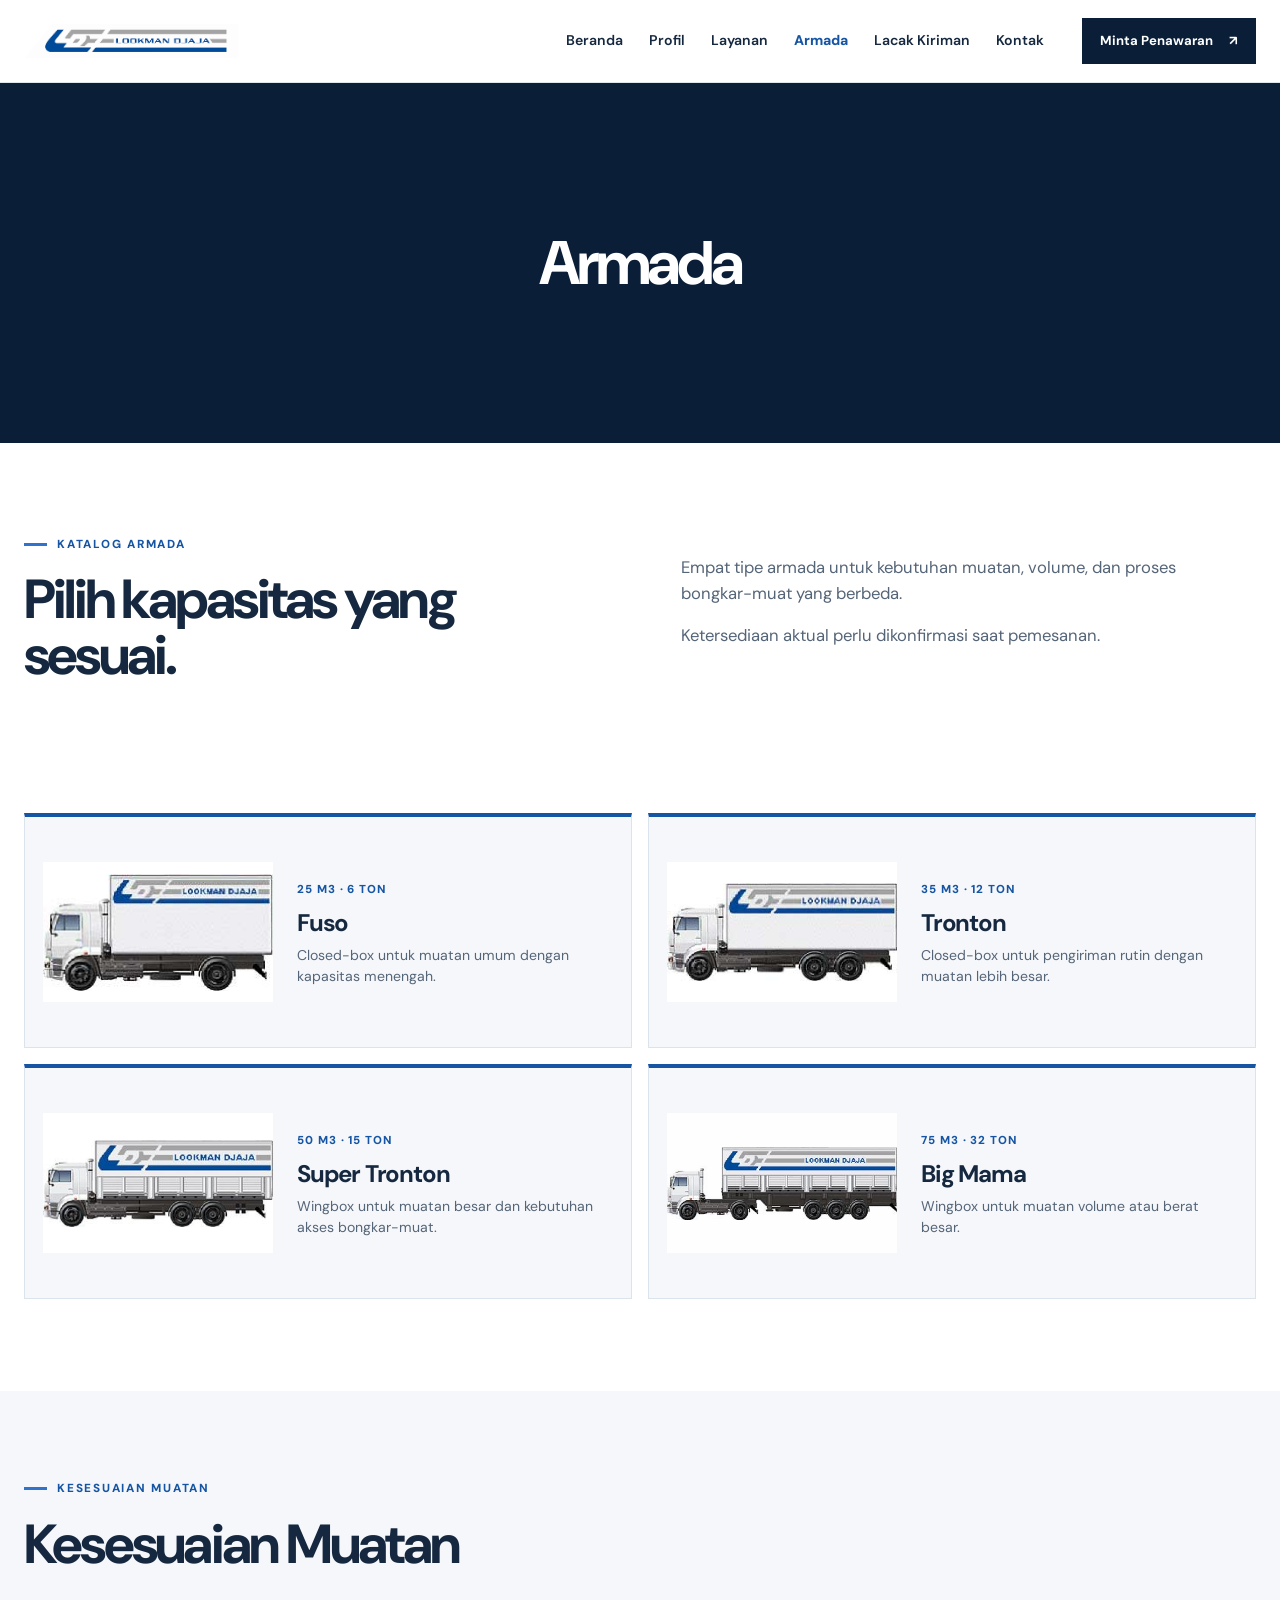
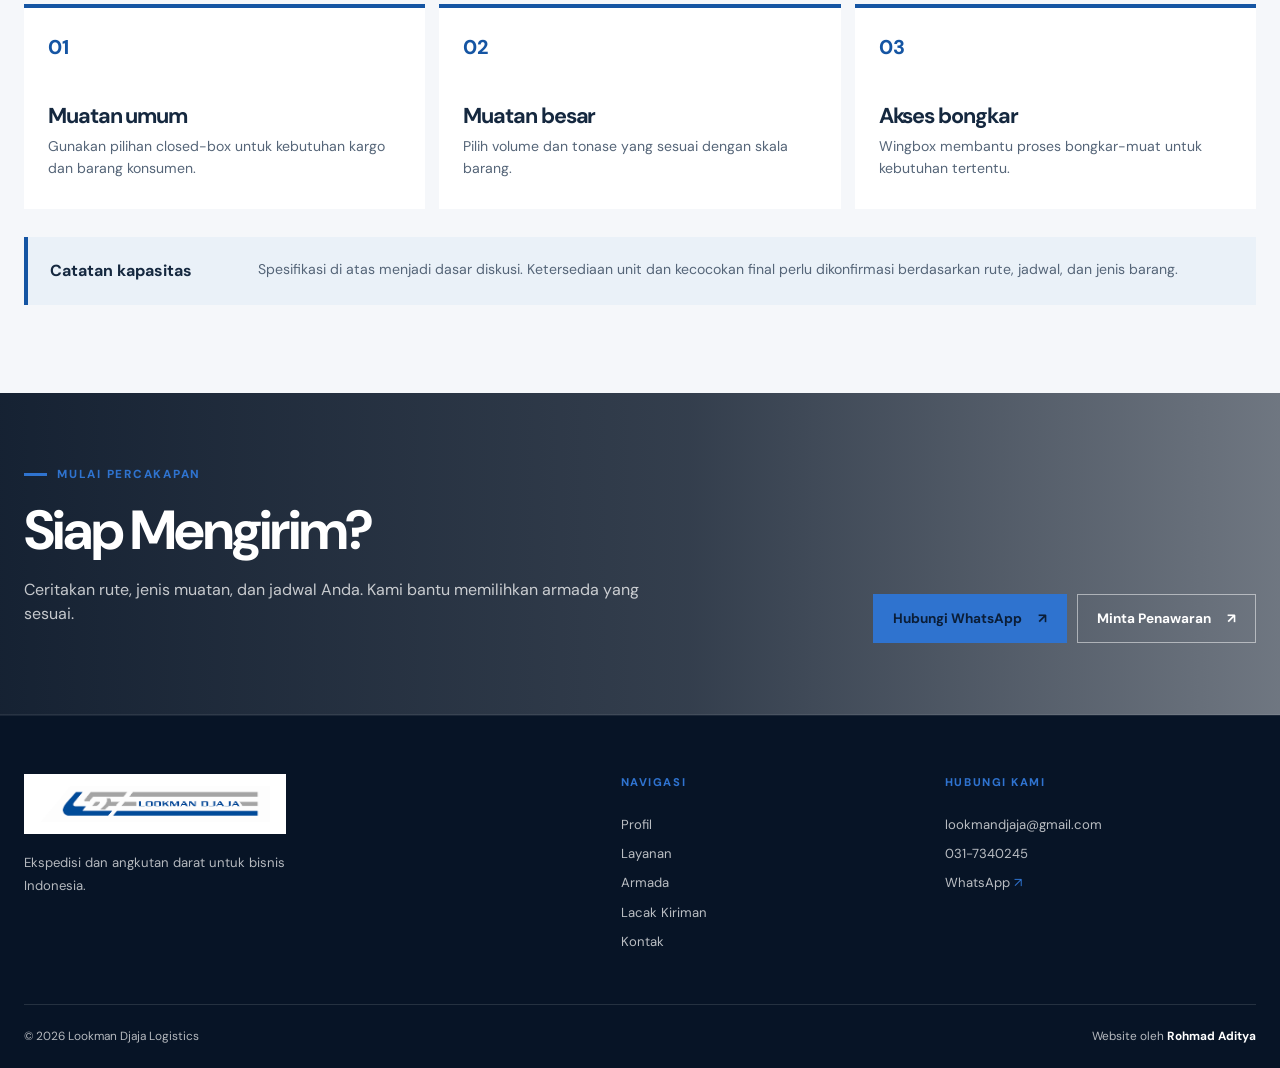
==== commit 67ad3309: "seo: add metadata sitemap robots and organization schema" ====
--- a/armada.html
+++ b/armada.html
@@ -1,4 +1,4 @@
-<!doctype html><html lang="id"><head><meta charset="utf-8"><meta name="viewport" content="width=device-width,initial-scale=1"><title>Armada | Lookman Djaja Logistics</title><meta name="description" content="Katalog armada Fuso, Tronton, Super Tronton, dan Big Mama untuk pengiriman dengan kebutuhan kapasitas berbeda."><link rel="stylesheet" href="css/site.css"></head><body><header class="site-header"><div class="container header-inner"><a class="brand" href="index.html" aria-label="Lookman Djaja Logistics"><img src="assets/official/lookman-logo.png" alt="Lookman Djaja Logistics" width="505" height="79"></a><button class="menu-toggle" type="button" aria-label="Buka menu" data-menu>☰</button><nav class="main-nav" data-nav aria-label="Navigasi utama"><a class="" href="index.html">Beranda</a><a class="" href="profil.html">Profil</a><a class="" href="layanan.html">Layanan</a><a class="active" href="armada.html">Armada</a><a class="" href="tracking.html">Lacak Kiriman</a><a class="" href="kontak.html">Kontak</a></nav><a class="header-cta" href="https://wa.me/6281213283987" target="_blank" rel="noopener">Minta Penawaran <span>↗</span></a></div></header><main><section class="page-hero fleet-page fleet-page-hero"><div class="container"><h1>Armada</h1></div></section>
+<!doctype html><html lang="id"><head><meta charset="utf-8"><meta name="viewport" content="width=device-width,initial-scale=1"><title>Armada | Lookman Djaja Logistics</title><meta name="description" content="Pilihan armada Fuso, Tronton, Super Tronton, dan Big Mama dengan kapasitas untuk berbagai kebutuhan muatan."><link rel="stylesheet" href="css/site.css"><link rel="canonical" href="https://www.lookmandjaja.com/armada.html"><meta name="robots" content="index,follow"><meta name="author" content="Lookman Djaja Logistics"><meta name="theme-color" content="#0b1e38"><meta property="og:type" content="website"><meta property="og:locale" content="id_ID"><meta property="og:site_name" content="Lookman Djaja Logistics"><meta property="og:title" content="Armada | Lookman Djaja Logistics"><meta property="og:description" content="Pilihan armada Fuso, Tronton, Super Tronton, dan Big Mama dengan kapasitas untuk berbagai kebutuhan muatan."><meta property="og:url" content="https://www.lookmandjaja.com/armada.html"><meta property="og:image" content="https://www.lookmandjaja.com/assets/images/cta-logistics-hd.jpg"><meta name="twitter:card" content="summary_large_image"><meta name="twitter:title" content="Armada | Lookman Djaja Logistics"><meta name="twitter:description" content="Pilihan armada Fuso, Tronton, Super Tronton, dan Big Mama dengan kapasitas untuk berbagai kebutuhan muatan."><meta name="twitter:image" content="https://www.lookmandjaja.com/assets/images/cta-logistics-hd.jpg"></head><body><header class="site-header"><div class="container header-inner"><a class="brand" href="index.html" aria-label="Lookman Djaja Logistics"><img src="assets/official/lookman-logo.png" alt="Lookman Djaja Logistics" width="505" height="79"></a><button class="menu-toggle" type="button" aria-label="Buka menu" data-menu>☰</button><nav class="main-nav" data-nav aria-label="Navigasi utama"><a class="" href="index.html">Beranda</a><a class="" href="profil.html">Profil</a><a class="" href="layanan.html">Layanan</a><a class="active" href="armada.html">Armada</a><a class="" href="tracking.html">Lacak Kiriman</a><a class="" href="kontak.html">Kontak</a></nav><a class="header-cta" href="https://wa.me/6281213283987" target="_blank" rel="noopener">Minta Penawaran <span>↗</span></a></div></header><main><section class="page-hero fleet-page fleet-page-hero"><div class="container"><h1>Armada</h1></div></section>
 <section class="fleet-intro"><div class="container fleet-intro-grid"><div><p class="eyebrow">Katalog armada</p><h2>Pilih kapasitas yang sesuai.</h2></div><div class="fleet-intro-copy"><p>Empat tipe armada untuk kebutuhan muatan, volume, dan proses bongkar-muat yang berbeda.</p><p>Ketersediaan aktual perlu dikonfirmasi saat pemesanan.</p></div></div></section>
 <section class="fleet-catalog" id="pilihan-armada"><div class="container"><div class="fleet-catalog-grid"><article class="fleet-catalog-card"><div class="fleet-catalog-image"><img src="assets/official/truck-01.jpg" alt="Armada Fuso Lookman Djaja" width="227" height="116"></div><div class="fleet-catalog-copy"><span>25 m3 · 6 ton</span><h3>Fuso</h3><p>Closed-box untuk muatan umum dengan kapasitas menengah.</p></div></article><article class="fleet-catalog-card"><div class="fleet-catalog-image"><img src="assets/official/truck-02.jpg" alt="Armada Tronton Lookman Djaja" width="263" height="112"></div><div class="fleet-catalog-copy"><span>35 m3 · 12 ton</span><h3>Tronton</h3><p>Closed-box untuk pengiriman rutin dengan muatan lebih besar.</p></div></article><article class="fleet-catalog-card"><div class="fleet-catalog-image"><img src="assets/official/truck-03.jpg" alt="Armada Super Tronton Lookman Djaja" width="304" height="116"></div><div class="fleet-catalog-copy"><span>50 m3 · 15 ton</span><h3>Super Tronton</h3><p>Wingbox untuk muatan besar dan kebutuhan akses bongkar-muat.</p></div></article><article class="fleet-catalog-card fleet-catalog-card-dark"><div class="fleet-catalog-image"><img src="assets/official/truck-04.jpg" alt="Armada Big Mama Lookman Djaja" width="408" height="130"></div><div class="fleet-catalog-copy"><span>75 m3 · 32 ton</span><h3>Big Mama</h3><p>Wingbox untuk muatan volume atau berat besar.</p></div></article></div></div></section>
 <section class="fleet-fit"><div class="container"><div class="fleet-fit-heading"><p class="eyebrow">Kesesuaian muatan</p><h2>Kesesuaian Muatan</h2></div><div class="fleet-fit-grid"><article><span>01</span><h3>Muatan umum</h3><p>Gunakan pilihan closed-box untuk kebutuhan kargo dan barang konsumen.</p></article><article><span>02</span><h3>Muatan besar</h3><p>Pilih volume dan tonase yang sesuai dengan skala barang.</p></article><article><span>03</span><h3>Akses bongkar</h3><p>Wingbox membantu proses bongkar-muat untuk kebutuhan tertentu.</p></article></div><div class="fleet-note"><strong>Catatan kapasitas</strong><p>Spesifikasi di atas menjadi dasar diskusi. Ketersediaan unit dan kecocokan final perlu dikonfirmasi berdasarkan rute, jadwal, dan jenis barang.</p></div></div></section>
--- a/css/site.css
+++ b/css/site.css
@@ -97,7 +97,7 @@
 @media(max-width:767px){.home-services-grid{grid-template-columns:1fr}.home-fleet-grid{grid-template-columns:1fr}.home-client-logos{grid-template-columns:repeat(2,1fr)}.home-tracking-section .button{width:100%}}
 
 /* homepage-visual-variety */
-.home-about-section{padding-block:84px}.home-about-section .home-section-grid{gap:72px}.home-about-section .home-section-grid>div:first-child{position:relative;padding:42px 42px 46px;background:var(--sky);border-left:5px solid var(--blue);overflow:hidden}.home-about-section .home-section-grid>div:first-child::after{content:"01";position:absolute;right:22px;bottom:-18px;color:rgba(20,86,214,.08);font-size:9rem;font-weight:800;line-height:1}.home-about-section .home-section-grid>div:first-child>*{position:relative;z-index:1}.home-about-section .section-copy{padding-top:28px}.home-services-section{background:#eef2f7}.home-services-section .section-heading{padding:32px;background:var(--white);border-left:5px solid var(--blue);margin-bottom:28px}.home-services-grid{grid-template-columns:repeat(2,1fr);gap:14px}.home-services-grid .service-catalog-card{min-height:258px}.home-services-grid .service-catalog-card:first-child{background:var(--navy);border-color:var(--navy);border-top-color:var(--blue-bright)}.home-services-grid .service-catalog-card:first-child h3{color:var(--white)}.home-services-grid .service-catalog-card:first-child p{color:rgba(255,255,255,.72)}.home-services-grid .service-catalog-card:first-child>span{color:var(--blue-bright)}.home-services-grid .service-catalog-card:nth-child(4){background:var(--white);border-top-color:var(--blue-bright)}.home-fleet-section{background:linear-gradient(180deg,var(--white) 0 34%,#eef2f7 34% 100%)}.home-fleet-section .section-heading{padding-bottom:28px}.home-fleet-grid{grid-template-columns:repeat(12,1fr);gap:14px}.home-fleet-grid .fleet-catalog-card{grid-column:span 6}.home-fleet-grid .fleet-catalog-card:nth-child(1){grid-column:span 7}.home-fleet-grid .fleet-catalog-card:nth-child(2){grid-column:span 5}.home-fleet-grid .fleet-catalog-card:nth-child(3){grid-column:span 5}.home-fleet-grid .fleet-catalog-card:nth-child(4){grid-column:span 7}.home-fleet-grid .fleet-catalog-image{min-height:145px}.home-clients-section{background:var(--white)}.home-clients-section .profile-clients-heading{max-width:none;margin-bottom:28px;padding:34px;background:var(--navy);color:var(--white)}.home-clients-section .profile-clients-heading h2{color:var(--white)}.home-clients-section .profile-clients-heading .eyebrow{color:var(--blue-bright)}.home-clients-section .profile-clients-heading>p:last-child{color:rgba(255,255,255,.72)}.home-review-section{background:#eef2f7}.home-review-section .service-reviews-heading{padding:32px;background:var(--white);border-top:4px solid var(--blue)}.home-tracking-section{background:var(--navy);position:relative;overflow:hidden}.home-tracking-section::after{content:"LD";position:absolute;right:5%;bottom:-80px;color:rgba(255,255,255,.04);font-size:17rem;font-weight:800;line-height:1}.home-tracking-section .tracking-inner{position:relative;z-index:1}.home-tracking-section .tracking-actions{align-self:center}
+.home-about-section{padding-block:84px}.home-about-section .home-section-grid{gap:72px}.home-about-section .home-section-grid>div:first-child{position:relative;padding:42px 42px 46px;background:var(--sky);border-left:5px solid var(--blue);overflow:hidden}.home-about-section .home-section-grid>div:first-child>*{position:relative;z-index:1}.home-about-section .section-copy{padding-top:28px}.home-services-section{background:#eef2f7}.home-services-section .section-heading{padding:32px;background:var(--white);border-left:5px solid var(--blue);margin-bottom:28px}.home-services-grid{grid-template-columns:repeat(2,1fr);gap:14px}.home-services-grid .service-catalog-card{min-height:258px}.home-services-grid .service-catalog-card:first-child{background:var(--navy);border-color:var(--navy);border-top-color:var(--blue-bright)}.home-services-grid .service-catalog-card:first-child h3{color:var(--white)}.home-services-grid .service-catalog-card:first-child p{color:rgba(255,255,255,.72)}.home-services-grid .service-catalog-card:first-child>span{color:var(--blue-bright)}.home-services-grid .service-catalog-card:nth-child(4){background:var(--white);border-top-color:var(--blue-bright)}.home-fleet-section{background:linear-gradient(180deg,var(--white) 0 34%,#eef2f7 34% 100%)}.home-fleet-section .section-heading{padding-bottom:28px}.home-fleet-grid{grid-template-columns:repeat(12,1fr);gap:14px}.home-fleet-grid .fleet-catalog-card{grid-column:span 6}.home-fleet-grid .fleet-catalog-card:nth-child(1){grid-column:span 7}.home-fleet-grid .fleet-catalog-card:nth-child(2){grid-column:span 5}.home-fleet-grid .fleet-catalog-card:nth-child(3){grid-column:span 5}.home-fleet-grid .fleet-catalog-card:nth-child(4){grid-column:span 7}.home-fleet-grid .fleet-catalog-image{min-height:145px}.home-clients-section{background:var(--white)}.home-clients-section .profile-clients-heading{max-width:none;margin-bottom:28px;padding:34px;background:var(--navy);color:var(--white)}.home-clients-section .profile-clients-heading h2{color:var(--white)}.home-clients-section .profile-clients-heading .eyebrow{color:var(--blue-bright)}.home-clients-section .profile-clients-heading>p:last-child{color:rgba(255,255,255,.72)}.home-review-section{background:#eef2f7}.home-review-section .service-reviews-heading{padding:32px;background:var(--white);border-top:4px solid var(--blue)}.home-tracking-section{background:var(--navy);position:relative;overflow:hidden}.home-tracking-section::after{content:"LD";position:absolute;right:5%;bottom:-80px;color:rgba(255,255,255,.04);font-size:17rem;font-weight:800;line-height:1}.home-tracking-section .tracking-inner{position:relative;z-index:1}.home-tracking-section .tracking-actions{align-self:center}
 @media(max-width:1023px){.home-fleet-grid{grid-template-columns:repeat(2,1fr)}.home-fleet-grid .fleet-catalog-card,.home-fleet-grid .fleet-catalog-card:nth-child(1),.home-fleet-grid .fleet-catalog-card:nth-child(2),.home-fleet-grid .fleet-catalog-card:nth-child(3),.home-fleet-grid .fleet-catalog-card:nth-child(4){grid-column:auto}}
 @media(max-width:767px){.home-about-section .home-section-grid>div:first-child{padding:30px 26px 34px}.home-services-grid{grid-template-columns:1fr}.home-services-section .section-heading,.home-review-section .service-reviews-heading,.home-clients-section .profile-clients-heading{padding:26px}.home-fleet-section{background:linear-gradient(180deg,var(--white) 0 24%,#eef2f7 24% 100%)}.home-fleet-grid{grid-template-columns:1fr}.home-fleet-grid .fleet-catalog-card,.home-fleet-grid .fleet-catalog-card:nth-child(1),.home-fleet-grid .fleet-catalog-card:nth-child(2),.home-fleet-grid .fleet-catalog-card:nth-child(3),.home-fleet-grid .fleet-catalog-card:nth-child(4){grid-column:auto}.home-tracking-section::after{font-size:10rem;bottom:-35px}}
 
@@ -110,3 +110,38 @@
 /* footer-refinement */
 .footer{background:#071426;color:rgba(255,255,255,.7);border-top:1px solid rgba(255,255,255,.08)}.footer-grid{display:grid;grid-template-columns:1.4fr .7fr .8fr;gap:52px;padding-top:58px}.footer-brand{max-width:340px}.footer-logo{display:inline-flex;padding:12px 16px;background:var(--white)}.footer-logo img{display:block;width:230px;height:auto}.footer-brand p{margin:18px 0 0;max-width:280px;font-size:.82rem;line-height:1.7}.footer-label{margin:0 0 14px;color:var(--blue-bright);font-size:.7rem;font-weight:800;letter-spacing:.14em;text-transform:uppercase}.footer-links,.footer-contact{display:grid;align-content:start;gap:9px}.footer-links a,.footer-contact a{width:max-content;color:rgba(255,255,255,.72);font-size:.82rem;transition:color .2s ease}.footer-links a:hover,.footer-contact a:hover{color:var(--white)}.footer-contact a span{color:var(--blue-bright)}.footer-bottom{grid-column:1/-1;display:flex;justify-content:space-between;gap:24px;padding:22px 0;border-top:1px solid rgba(255,255,255,.12);font-size:.74rem}.footer-bottom strong{color:var(--white);font-weight:700}
 @media(max-width:767px){.footer-grid{grid-template-columns:1fr 1fr;gap:34px 22px;padding-top:42px}.footer-brand{grid-column:1/-1}.footer-logo img{width:205px}.footer-bottom{grid-column:1/-1;flex-direction:column;gap:8px;padding-bottom:24px}.footer-links a,.footer-contact a{font-size:.78rem}}
+
+/* homepage-fleet-specs */
+.home-fleet-grid .fleet-catalog-copy h3{margin:0 0 18px}.home-fleet-specs{display:grid;grid-template-columns:repeat(3,1fr);gap:8px;margin-bottom:18px}.home-fleet-specs>div{min-width:0;padding-top:10px;border-top:1px solid var(--line)}.home-fleet-specs span{display:block;color:var(--muted);font-size:.64rem;font-weight:700;letter-spacing:.08em;text-transform:uppercase}.home-fleet-specs strong{display:block;margin-top:3px;color:var(--blue);font-size:.78rem;line-height:1.25}.home-fleet-grid .fleet-catalog-card-dark .home-fleet-specs>div{border-top-color:rgba(255,255,255,.2)}.home-fleet-grid .fleet-catalog-card-dark .home-fleet-specs span{color:rgba(255,255,255,.58)}.home-fleet-grid .fleet-catalog-card-dark .home-fleet-specs strong{color:var(--blue-bright)}
+@media(max-width:767px){.home-fleet-specs{gap:6px}.home-fleet-specs span{font-size:.58rem}.home-fleet-specs strong{font-size:.7rem}}
+
+/* homepage-services-about-refinement */
+.home-services-grid .service-catalog-card:first-child{background:var(--white);border-color:var(--line);border-top-color:var(--blue);color:var(--ink)}.home-services-grid .service-catalog-card:first-child h3{color:var(--ink)}.home-services-grid .service-catalog-card:first-child p{color:var(--text)}.home-services-grid .service-catalog-card:first-child>span{color:var(--blue)}.home-services-grid .service-catalog-card:first-child:hover{background:var(--navy);border-color:var(--navy);border-top-color:var(--blue-bright);color:var(--white)}.home-services-grid .service-catalog-card:first-child:hover h3{color:var(--white)}.home-services-grid .service-catalog-card:first-child:hover p{color:rgba(255,255,255,.72)}.home-services-grid .service-catalog-card:first-child:hover>span{color:var(--blue-bright)}.home-about-section .home-section-grid>div:first-child{background:var(--navy);border-left-color:var(--blue-bright)}.home-about-section .home-section-grid>div:first-child .eyebrow{color:var(--blue-bright)}.home-about-section .home-section-grid>div:first-child h2{color:var(--white)}.home-about-tag{position:relative;z-index:1;margin:22px 0 0;color:rgba(255,255,255,.68);font-size:.76rem;font-weight:700;letter-spacing:.08em;text-transform:uppercase}.home-about-section .section-copy .home-section-cta{margin-top:22px}
+
+/* homepage-simple-hero */
+.home-hero{min-height:560px;background:var(--white);color:var(--ink)}.home-hero::after{display:none}.home-hero .hero-overlay{display:none}.home-hero .hero-inner{min-height:560px;grid-template-columns:1fr 1fr;gap:76px}.home-hero .hero-copy{max-width:600px}.home-hero .kicker{color:var(--blue);margin-bottom:18px}.home-hero .kicker span{background:var(--blue)}.home-hero h1{max-width:590px;margin-bottom:22px;color:var(--navy);font-size:clamp(3.2rem,5.8vw,6.2rem);line-height:.94}.home-hero .hero-lead{max-width:500px;margin-bottom:26px;color:var(--text);font-size:1.02rem}.home-hero .hero-actions{gap:0}.home-hero .hero-media{align-self:center;margin:0;padding:12px;background:var(--white);border:1px solid var(--line);box-shadow:var(--shadow)}.home-hero .hero-media img{height:355px}.home-hero .hero-caption{padding:13px 2px 1px;color:var(--muted)}.home-hero .hero-caption strong{color:var(--navy)}
+@media(max-width:1023px){.home-hero .hero-inner{gap:42px}.home-hero .hero-media img{height:300px}}
+@media(max-width:767px){.home-hero{min-height:auto}.home-hero .hero-inner{min-height:0;grid-template-columns:1fr;gap:38px;padding-block:62px}.home-hero h1{font-size:clamp(3rem,13vw,4.4rem)}.home-hero .hero-lead{font-size:.98rem}.home-hero .hero-media{width:100%;margin:0}.home-hero .hero-media img{height:235px}.home-hero .home-section-cta{width:100%}}
+
+/* homepage-hero-dark-background */
+.home-hero{background-image:linear-gradient(90deg,rgba(7,20,38,.94) 0%,rgba(7,20,38,.78) 52%,rgba(7,20,38,.42) 100%),url(../assets/official/profile-01.jpg);background-position:center;background-size:cover;color:var(--white)}.home-hero .hero-inner{grid-template-columns:1fr;min-height:560px}.home-hero .hero-copy{max-width:700px}.home-hero .kicker{color:var(--blue-bright)}.home-hero .kicker span{background:var(--blue-bright)}.home-hero h1{color:var(--white)}.home-hero .hero-lead{color:rgba(255,255,255,.78)}.home-hero .hero-media{display:none}
+@media(max-width:767px){.home-hero .hero-inner{min-height:0}}
+
+/* homepage-tracking-background */
+.home-tracking-section{background:linear-gradient(90deg,rgba(7,20,38,.94) 0%,rgba(7,20,38,.82) 54%,rgba(7,20,38,.58) 100%),url(../assets/images/cta-logistics-hd.jpg) center 55%/cover;color:var(--white)}.home-tracking-section .eyebrow{color:var(--blue-bright)}.home-tracking-section h2{color:var(--white)}.home-tracking-section p:not(.eyebrow){color:rgba(255,255,255,.78)}
+
+/* homepage-tracking-pexels-background */
+.home-tracking-section{background-image:linear-gradient(90deg,rgba(7,20,38,.94) 0%,rgba(7,20,38,.82) 54%,rgba(7,20,38,.58) 100%),url("https://images.pexels.com/photos/39000646/pexels-photo-39000646.jpeg?auto=compress&cs=tinysrgb&w=2400");background-position:center 54%;background-size:cover}
+
+/* shared-cta-pexels-background */
+.compact-cta{background-image:linear-gradient(90deg,rgba(7,20,38,.94) 0%,rgba(7,20,38,.82) 54%,rgba(7,20,38,.58) 100%),url("https://images.pexels.com/photos/39000646/pexels-photo-39000646.jpeg?auto=compress&cs=tinysrgb&w=2400");background-position:center 54%;background-size:cover}
+
+/* internal-page-hero-pexels-variations */
+.page-hero.profile-page{--page-image:url("https://images.pexels.com/photos/3245123/pexels-photo-3245123.jpeg?auto=compress&cs=tinysrgb&w=2400")}.page-hero.services-page{--page-image:url("https://images.pexels.com/photos/5876475/pexels-photo-5876475.jpeg?auto=compress&cs=tinysrgb&w=2400")}.page-hero.fleet-page{--page-image:url("https://images.pexels.com/photos/20882742/pexels-photo-20882742.jpeg?auto=compress&cs=tinysrgb&w=2400")}.page-hero.tracking-page{--page-image:url("https://images.pexels.com/photos/39000646/pexels-photo-39000646.jpeg?auto=compress&cs=tinysrgb&w=2400")}.page-hero.contact-page{--page-image:url("https://images.pexels.com/photos/37907538/pexels-photo-37907538.jpeg?auto=compress&cs=tinysrgb&w=2400")}
+
+/* homepage-about-simple */
+.home-about-section{background:var(--white);padding-block:88px}.home-about-section .home-section-grid{gap:90px}.home-about-section .home-section-grid>div:first-child{padding:0;background:transparent;border-left:0;overflow:visible}.home-about-section .home-section-grid>div:first-child::after{display:none}.home-about-section .home-section-grid>div:first-child .eyebrow{color:var(--blue)}.home-about-section .home-section-grid>div:first-child h2{color:var(--ink)}.home-about-tag{margin-top:20px;color:var(--blue);font-size:.74rem;letter-spacing:.09em}.home-about-section .section-copy{padding-top:14px}
+@media(max-width:767px){.home-about-section{padding-block:64px}.home-about-section .home-section-grid{gap:24px}}
+
+/* homepage-services-fourth-hover */
+.home-services-grid .service-catalog-card:nth-child(4):hover{background:var(--navy);border-color:var(--navy);border-top-color:var(--blue-bright);color:var(--white);transform:translateY(-5px);box-shadow:var(--shadow)}.home-services-grid .service-catalog-card:nth-child(4):hover h3{color:var(--white)}.home-services-grid .service-catalog-card:nth-child(4):hover p{color:rgba(255,255,255,.72)}.home-services-grid .service-catalog-card:nth-child(4):hover>span{color:var(--blue-bright)}
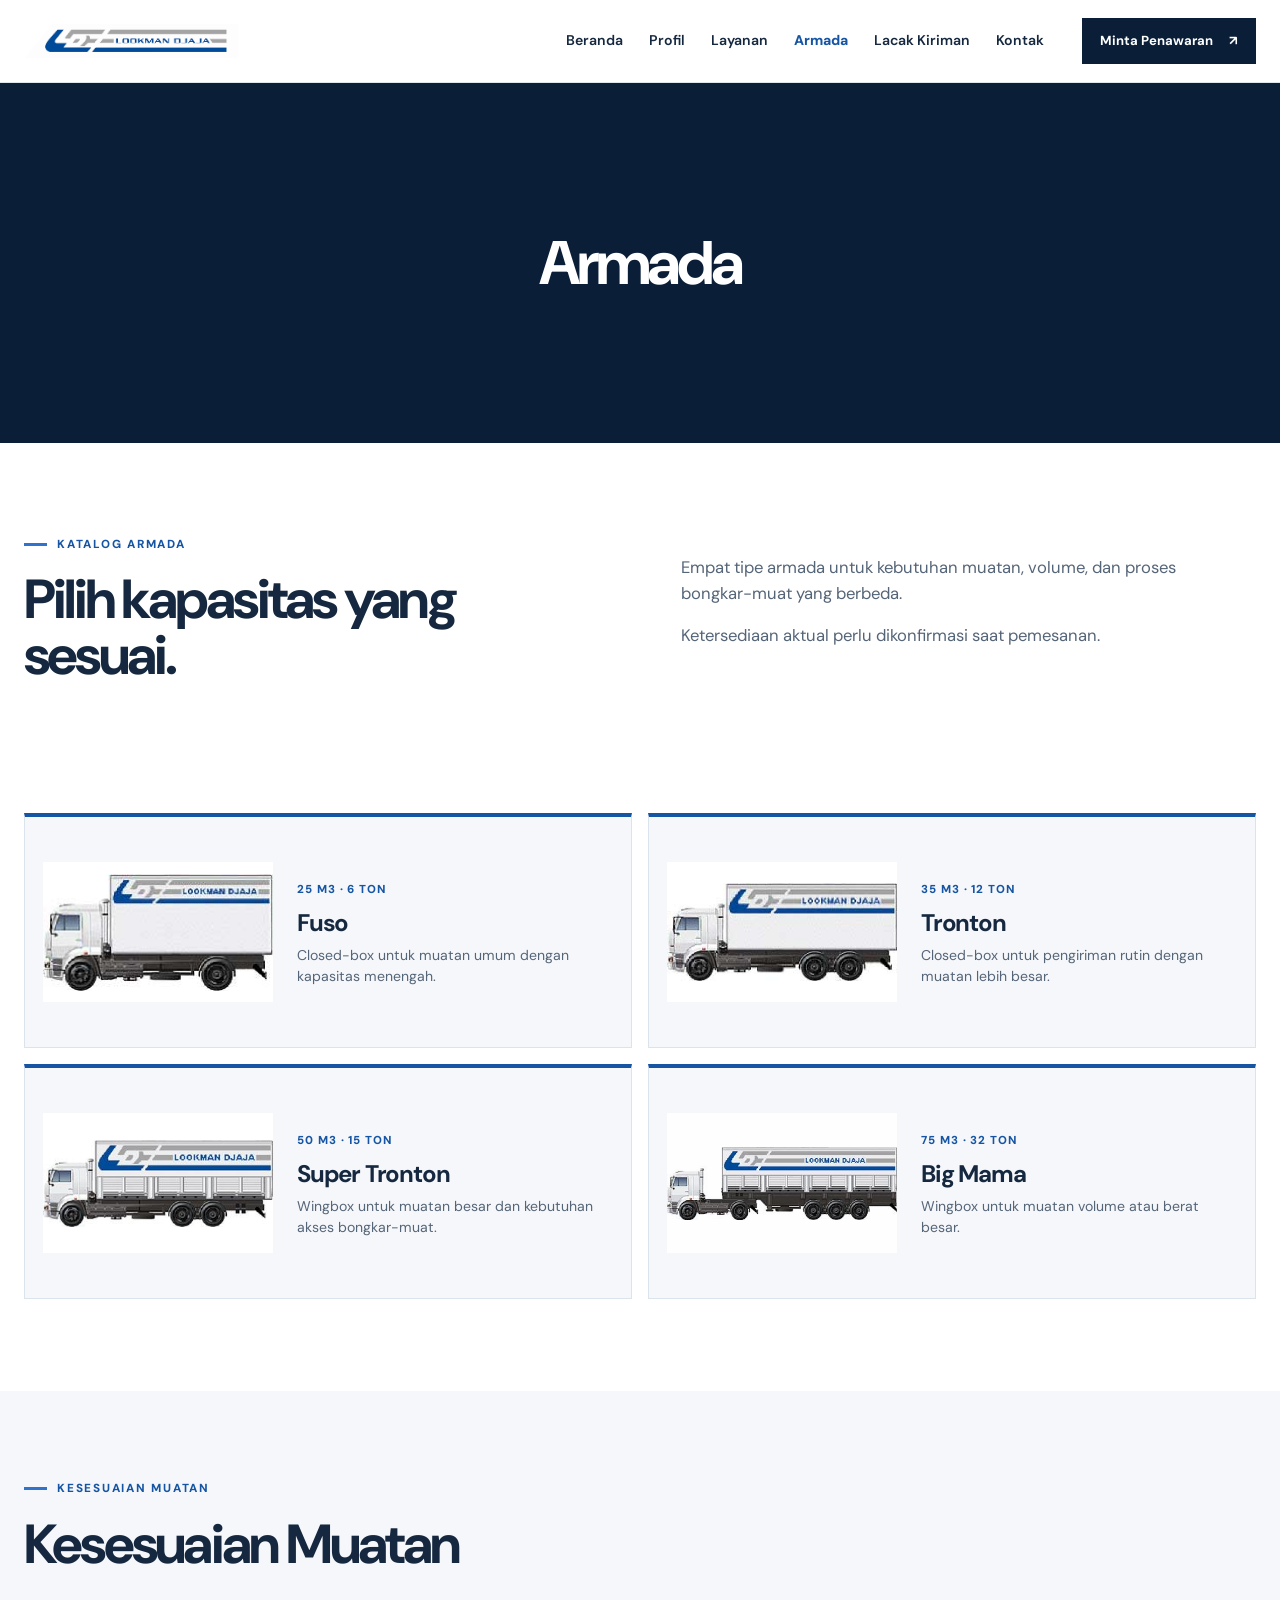
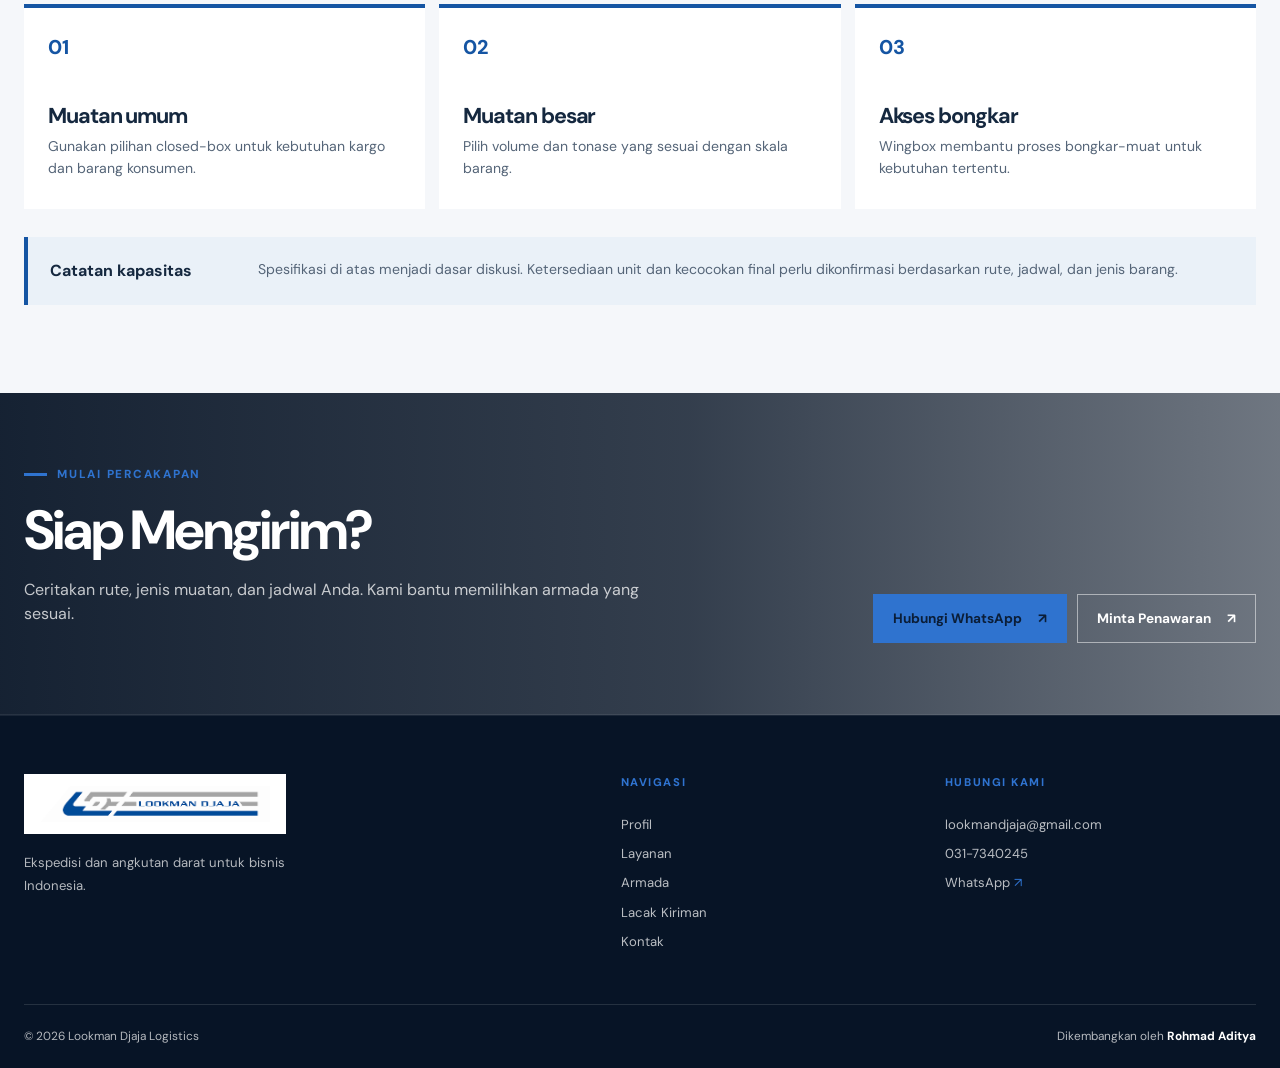
==== commit a2396ebf: "refine: link developer credit to portfolio" ====
--- a/armada.html
+++ b/armada.html
@@ -2,4 +2,4 @@
 <section class="fleet-intro"><div class="container fleet-intro-grid"><div><p class="eyebrow">Katalog armada</p><h2>Pilih kapasitas yang sesuai.</h2></div><div class="fleet-intro-copy"><p>Empat tipe armada untuk kebutuhan muatan, volume, dan proses bongkar-muat yang berbeda.</p><p>Ketersediaan aktual perlu dikonfirmasi saat pemesanan.</p></div></div></section>
 <section class="fleet-catalog" id="pilihan-armada"><div class="container"><div class="fleet-catalog-grid"><article class="fleet-catalog-card"><div class="fleet-catalog-image"><img src="assets/official/truck-01.jpg" alt="Armada Fuso Lookman Djaja" width="227" height="116"></div><div class="fleet-catalog-copy"><span>25 m3 · 6 ton</span><h3>Fuso</h3><p>Closed-box untuk muatan umum dengan kapasitas menengah.</p></div></article><article class="fleet-catalog-card"><div class="fleet-catalog-image"><img src="assets/official/truck-02.jpg" alt="Armada Tronton Lookman Djaja" width="263" height="112"></div><div class="fleet-catalog-copy"><span>35 m3 · 12 ton</span><h3>Tronton</h3><p>Closed-box untuk pengiriman rutin dengan muatan lebih besar.</p></div></article><article class="fleet-catalog-card"><div class="fleet-catalog-image"><img src="assets/official/truck-03.jpg" alt="Armada Super Tronton Lookman Djaja" width="304" height="116"></div><div class="fleet-catalog-copy"><span>50 m3 · 15 ton</span><h3>Super Tronton</h3><p>Wingbox untuk muatan besar dan kebutuhan akses bongkar-muat.</p></div></article><article class="fleet-catalog-card fleet-catalog-card-dark"><div class="fleet-catalog-image"><img src="assets/official/truck-04.jpg" alt="Armada Big Mama Lookman Djaja" width="408" height="130"></div><div class="fleet-catalog-copy"><span>75 m3 · 32 ton</span><h3>Big Mama</h3><p>Wingbox untuk muatan volume atau berat besar.</p></div></article></div></div></section>
 <section class="fleet-fit"><div class="container"><div class="fleet-fit-heading"><p class="eyebrow">Kesesuaian muatan</p><h2>Kesesuaian Muatan</h2></div><div class="fleet-fit-grid"><article><span>01</span><h3>Muatan umum</h3><p>Gunakan pilihan closed-box untuk kebutuhan kargo dan barang konsumen.</p></article><article><span>02</span><h3>Muatan besar</h3><p>Pilih volume dan tonase yang sesuai dengan skala barang.</p></article><article><span>03</span><h3>Akses bongkar</h3><p>Wingbox membantu proses bongkar-muat untuk kebutuhan tertentu.</p></article></div><div class="fleet-note"><strong>Catatan kapasitas</strong><p>Spesifikasi di atas menjadi dasar diskusi. Ketersediaan unit dan kecocokan final perlu dikonfirmasi berdasarkan rute, jadwal, dan jenis barang.</p></div></div></section>
-<section class="compact-cta"><div class="container compact-cta-inner"><div><p class="eyebrow">Mulai percakapan</p><h2>Siap Mengirim?</h2><p>Ceritakan rute, jenis muatan, dan jadwal Anda. Kami bantu memilihkan armada yang sesuai.</p></div><div class="compact-cta-actions"><a class="button button-primary" href="https://wa.me/6281213283987" target="_blank" rel="noopener">Hubungi WhatsApp <span>↗</span></a><a class="button button-light" href="kontak.html">Minta Penawaran <span>↗</span></a></div></div></section></main><footer class="footer"><div class="container footer-grid"><div class="footer-brand"><a class="footer-logo" href="index.html" aria-label="Lookman Djaja Logistics"><img src="assets/official/lookman-logo.png" alt="Lookman Djaja Logistics" width="505" height="79"></a><p>Ekspedisi dan angkutan darat untuk bisnis Indonesia.</p></div><div class="footer-links"><p class="footer-label">Navigasi</p><a href="profil.html">Profil</a><a href="layanan.html">Layanan</a><a href="armada.html">Armada</a><a href="tracking.html">Lacak Kiriman</a><a href="kontak.html">Kontak</a></div><div class="footer-contact"><p class="footer-label">Hubungi kami</p><a href="mailto:lookmandjaja@gmail.com">lookmandjaja@gmail.com</a><a href="tel:+62317340245">031-7340245</a><a href="https://wa.me/6281213283987" target="_blank" rel="noopener">WhatsApp <span>↗</span></a></div><div class="footer-bottom"><span>© 2026 Lookman Djaja Logistics</span><span>Website oleh <strong>Rohmad Aditya</strong></span></div></div></footer><script src="js/site.js" defer></script></body></html>+<section class="compact-cta"><div class="container compact-cta-inner"><div><p class="eyebrow">Mulai percakapan</p><h2>Siap Mengirim?</h2><p>Ceritakan rute, jenis muatan, dan jadwal Anda. Kami bantu memilihkan armada yang sesuai.</p></div><div class="compact-cta-actions"><a class="button button-primary" href="https://wa.me/6281213283987" target="_blank" rel="noopener">Hubungi WhatsApp <span>↗</span></a><a class="button button-light" href="kontak.html">Minta Penawaran <span>↗</span></a></div></div></section></main><footer class="footer"><div class="container footer-grid"><div class="footer-brand"><a class="footer-logo" href="index.html" aria-label="Lookman Djaja Logistics"><img src="assets/official/lookman-logo.png" alt="Lookman Djaja Logistics" width="505" height="79"></a><p>Ekspedisi dan angkutan darat untuk bisnis Indonesia.</p></div><div class="footer-links"><p class="footer-label">Navigasi</p><a href="profil.html">Profil</a><a href="layanan.html">Layanan</a><a href="armada.html">Armada</a><a href="tracking.html">Lacak Kiriman</a><a href="kontak.html">Kontak</a></div><div class="footer-contact"><p class="footer-label">Hubungi kami</p><a href="mailto:lookmandjaja@gmail.com">lookmandjaja@gmail.com</a><a href="tel:+62317340245">031-7340245</a><a href="https://wa.me/6281213283987" target="_blank" rel="noopener">WhatsApp <span>↗</span></a></div><div class="footer-bottom"><span>© 2026 Lookman Djaja Logistics</span><span>Dikembangkan oleh <a href="https://rohmadaditya.my.id" target="_blank" rel="noopener"><strong>Rohmad Aditya</strong></a></span></div></div></footer><script src="js/site.js" defer></script></body></html>
